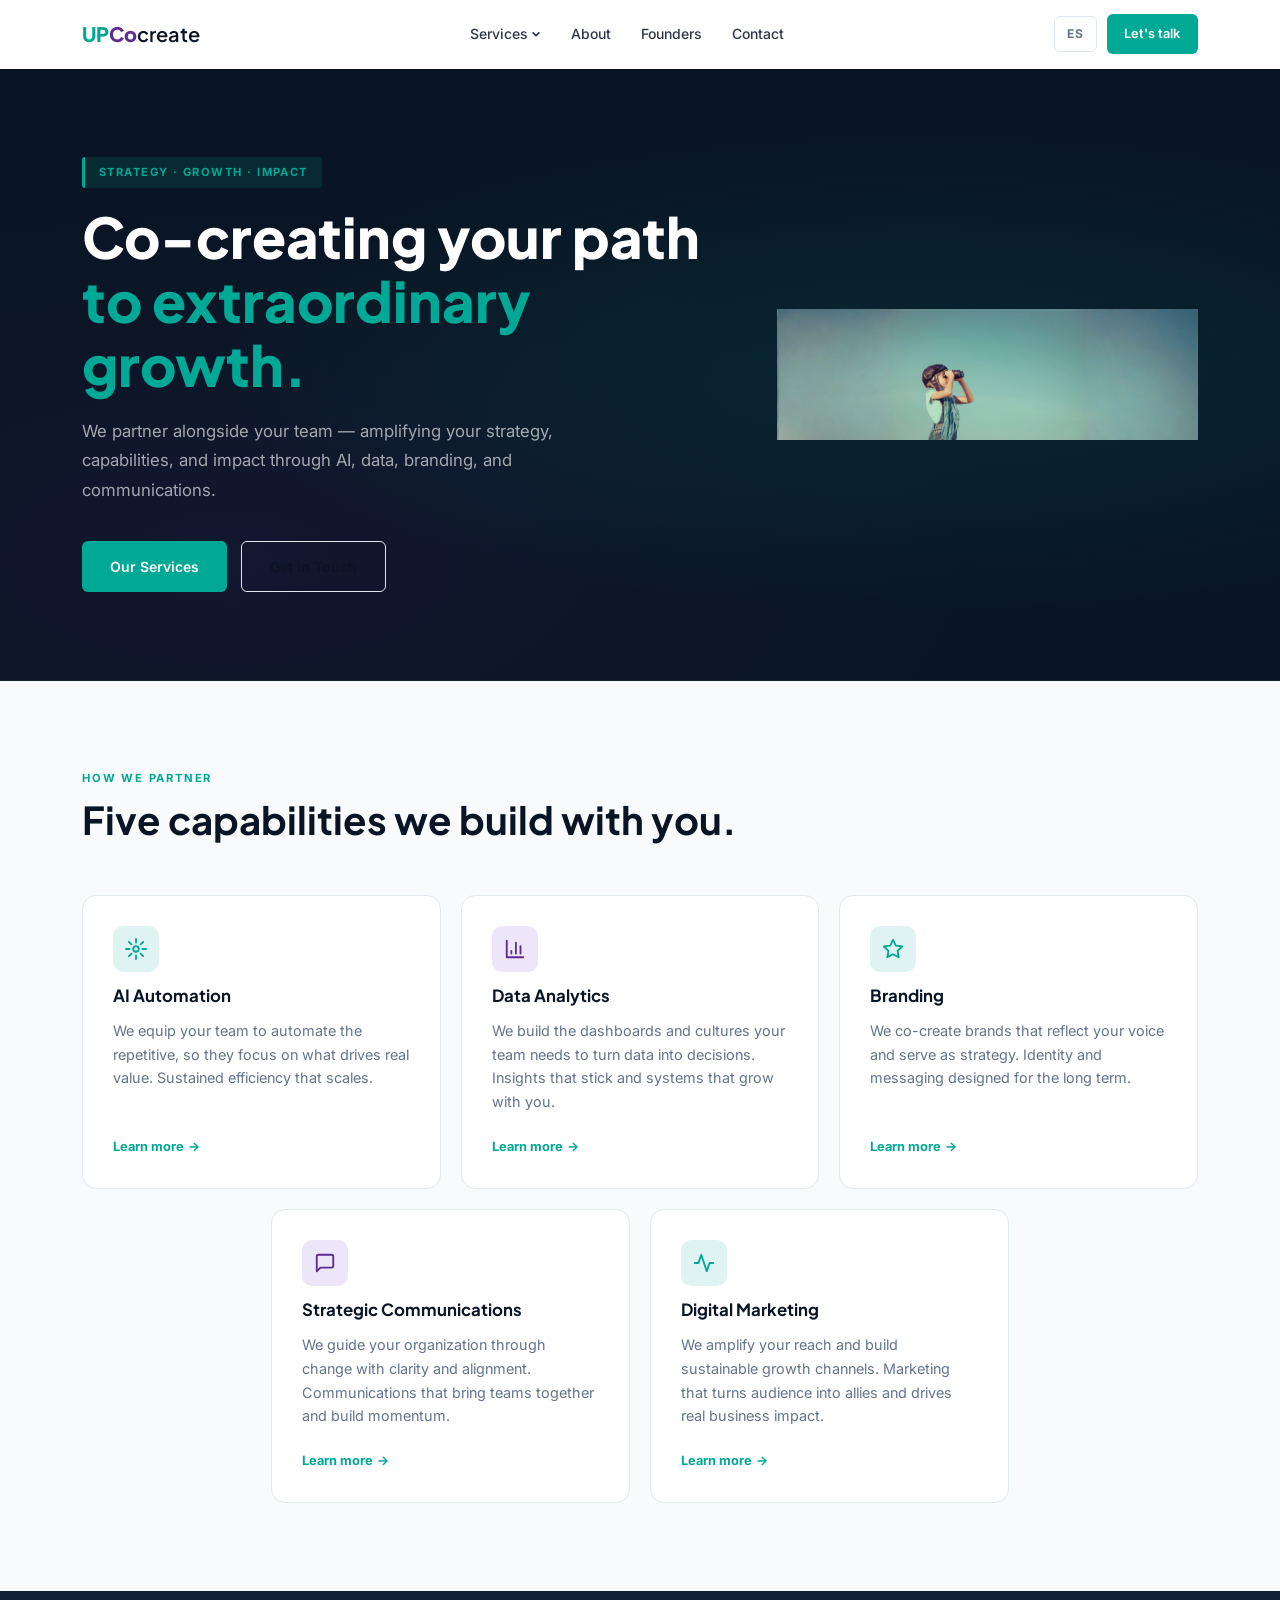
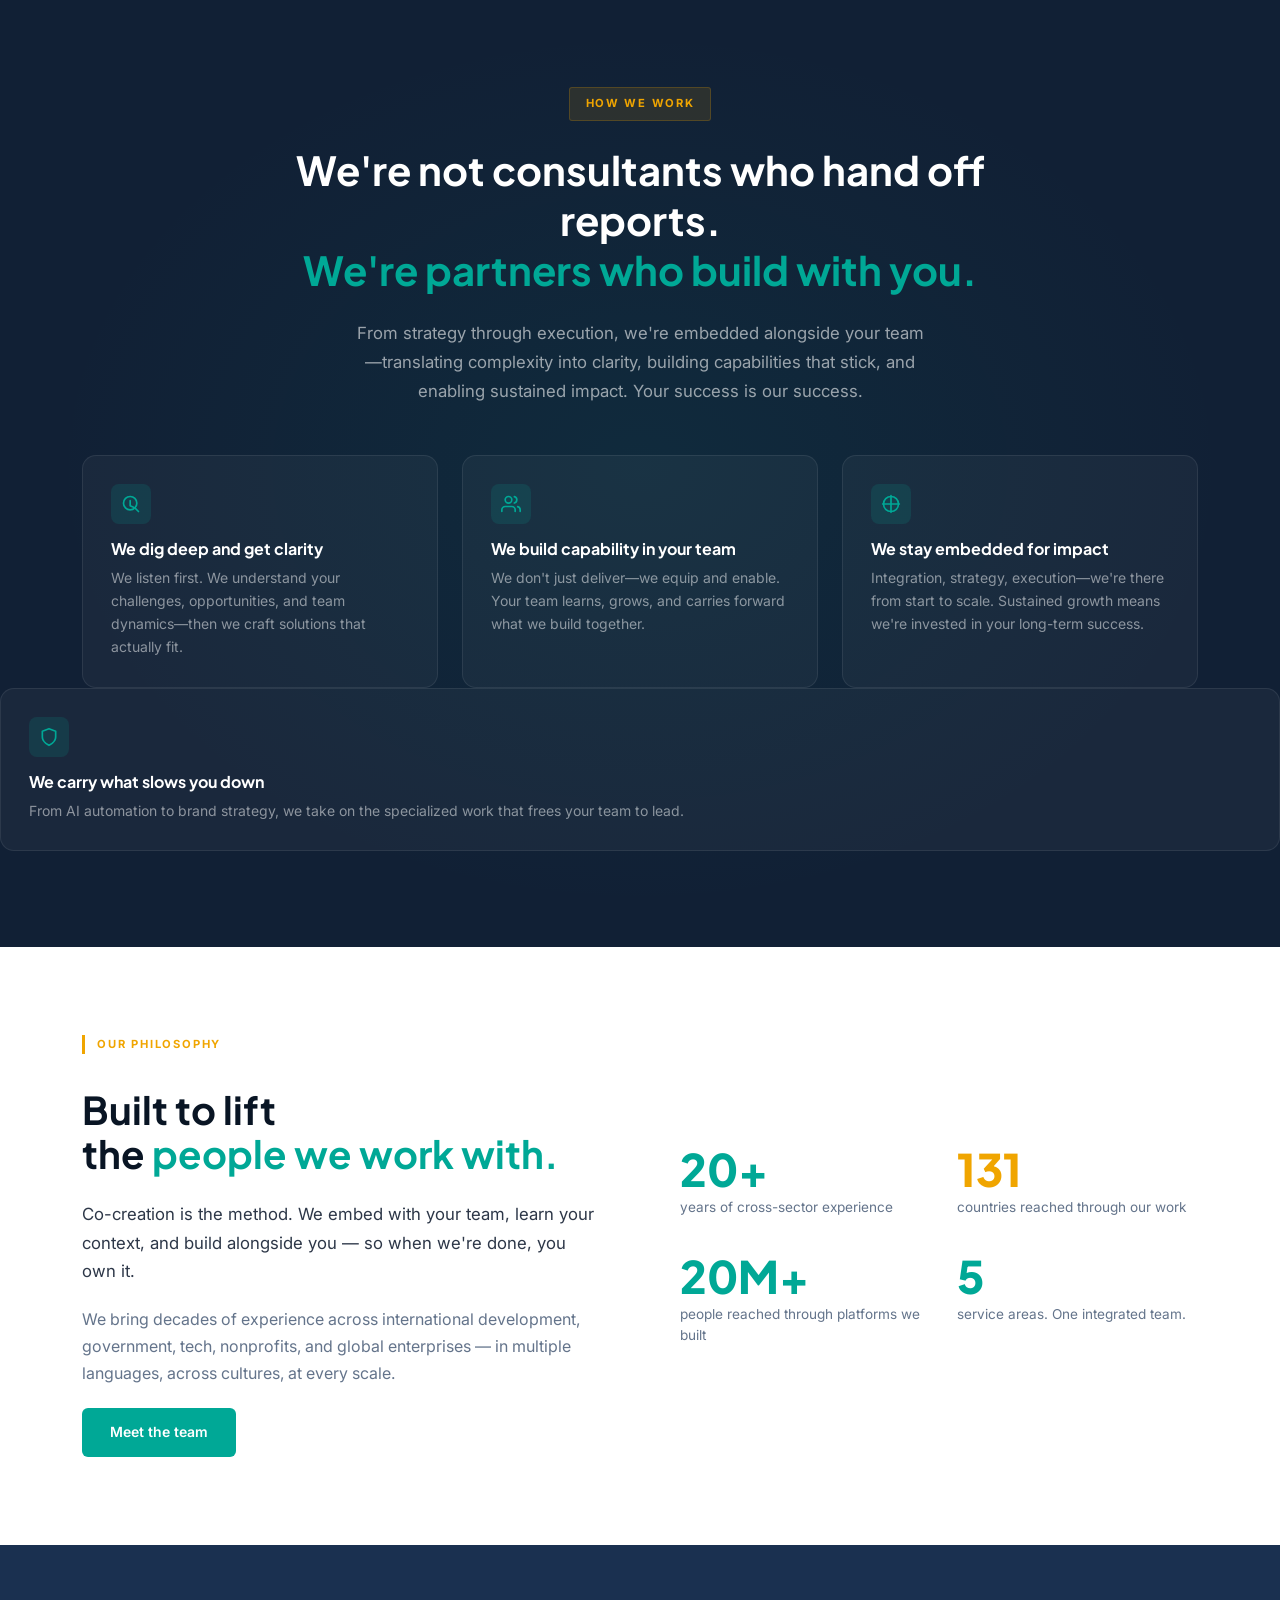
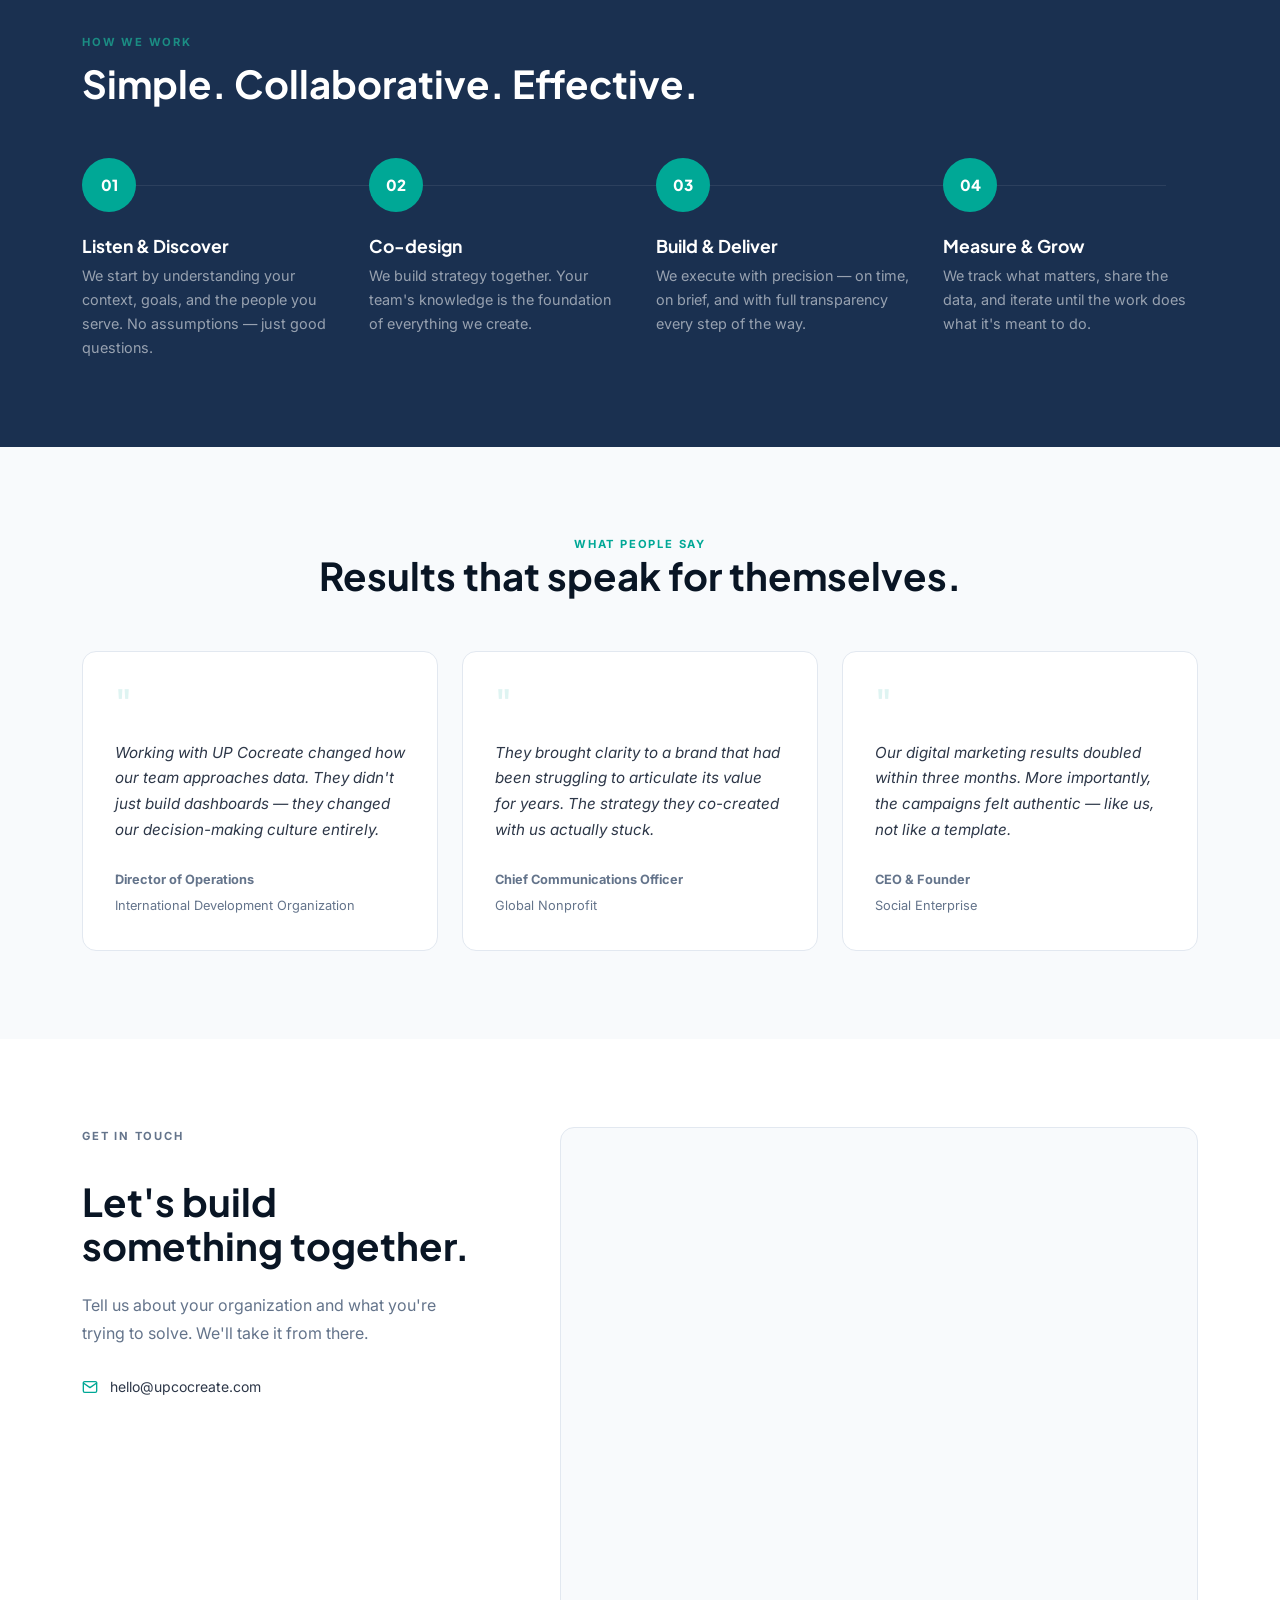
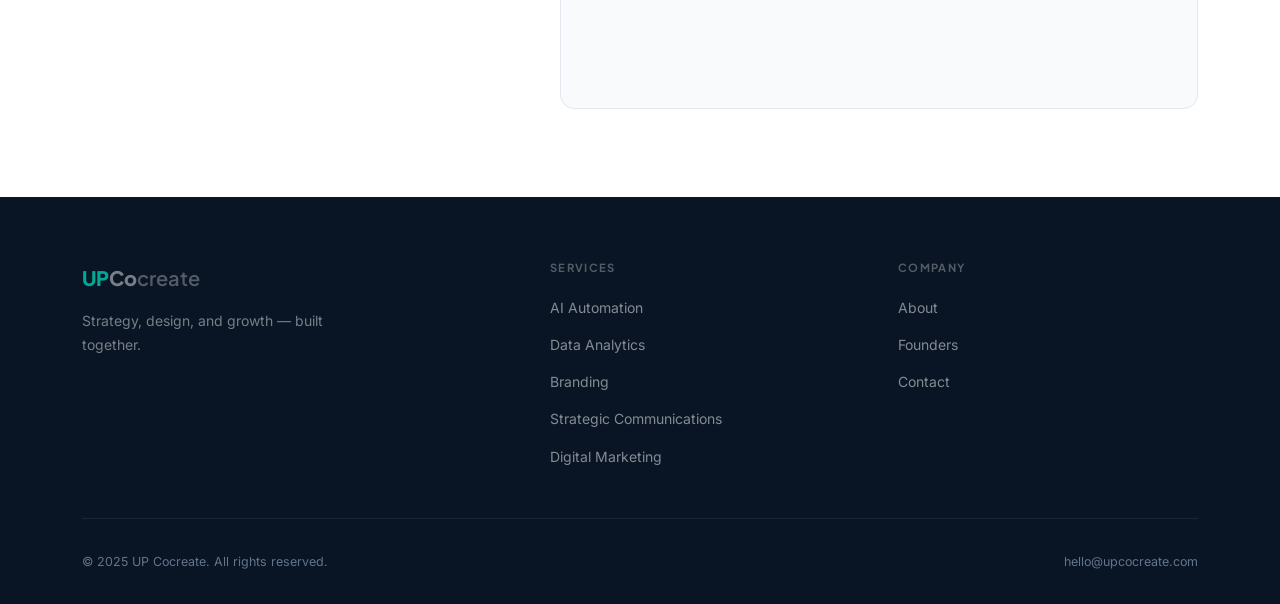
==== index.html @ 91c283ed "Redesign homepage: co-creation messaging, partnership language, capability-building focus - Update h" ====
<!DOCTYPE html>
<html lang="en">
<head>
  <meta charset="UTF-8">
  <meta name="viewport" content="width=device-width, initial-scale=1.0">
  <meta name="description" content="UP Cocreate — AI automation, data analytics, branding, strategic communications, and digital marketing. Built with you.">
  <title>UP Cocreate — Strategy. Design. Growth.</title>
  <link rel="preconnect" href="https://fonts.googleapis.com">
  <link rel="preconnect" href="https://fonts.gstatic.com" crossorigin>
  <link href="https://fonts.googleapis.com/css2?family=Plus+Jakarta+Sans:wght@400;500;600;700;800&family=Inter:wght@300;400;500&display=swap" rel="stylesheet">
  <link rel="stylesheet" href="styles.css">
  <link rel="icon" type="image/svg+xml" href="assets/favicon/UP Cocreate-trans.svg">
</head>
<body>

  <!-- NAV -->
  <header class="header" id="header">
    <div class="container nav-wrap">
      <a href="index.html" class="logo" aria-label="UP Cocreate home">
        <span class="logo-up">UP</span><span class="logo-co"> Co</span><span class="logo-create">create</span>
      </a>
      <nav aria-label="Main navigation">
        <ul class="nav">
          <li class="nav-item">
            <a href="#services" class="nav-link">
              <span data-lang="en">Services</span><span data-lang="es">Servicios</span>
              <svg class="nav-chevron" viewBox="0 0 12 12" fill="none" stroke="currentColor" stroke-width="2" aria-hidden="true"><path d="M2 4l4 4 4-4"/></svg>
            </a>
            <div class="dropdown">
              <a href="services/ai-automation.html">
                <span class="dropdown-icon" aria-hidden="true"><svg width="14" height="14" viewBox="0 0 24 24" fill="none" stroke="currentColor" stroke-width="2"><circle cx="12" cy="12" r="3"/><path d="M12 1v4M12 19v4M4.22 4.22l2.83 2.83M16.95 16.95l2.83 2.83M1 12h4M19 12h4M4.22 19.78l2.83-2.83M16.95 7.05l2.83-2.83"/></svg></span>
                <span data-lang="en">AI Automation</span><span data-lang="es">Automatización con IA</span>
              </a>
              <a href="services/data-analytics.html">
                <span class="dropdown-icon" aria-hidden="true"><svg width="14" height="14" viewBox="0 0 24 24" fill="none" stroke="currentColor" stroke-width="2"><path d="M3 3v18h18"/><path d="M18 17V9"/><path d="M13 17V5"/><path d="M8 17v-3"/></svg></span>
                <span data-lang="en">Data Analytics</span><span data-lang="es">Analítica de Datos</span>
              </a>
              <a href="services/branding.html">
                <span class="dropdown-icon" aria-hidden="true"><svg width="14" height="14" viewBox="0 0 24 24" fill="none" stroke="currentColor" stroke-width="2"><polygon points="12 2 15.09 8.26 22 9.27 17 14.14 18.18 21.02 12 17.77 5.82 21.02 7 14.14 2 9.27 8.91 8.26 12 2"/></svg></span>
                <span data-lang="en">Branding</span><span data-lang="es">Marca y Branding</span>
              </a>
              <a href="services/strategic-communications.html">
                <span class="dropdown-icon" aria-hidden="true"><svg width="14" height="14" viewBox="0 0 24 24" fill="none" stroke="currentColor" stroke-width="2"><path d="M21 15a2 2 0 0 1-2 2H7l-4 4V5a2 2 0 0 1 2-2h14a2 2 0 0 1 2 2z"/></svg></span>
                <span data-lang="en">Strategic Communications</span><span data-lang="es">Comunicaciones Estratégicas</span>
              </a>
              <a href="services/digital-marketing.html">
                <span class="dropdown-icon" aria-hidden="true"><svg width="14" height="14" viewBox="0 0 24 24" fill="none" stroke="currentColor" stroke-width="2"><polyline points="22 12 18 12 15 21 9 3 6 12 2 12"/></svg></span>
                <span data-lang="en">Digital Marketing</span><span data-lang="es">Marketing Digital</span>
              </a>
            </div>
          </li>
          <li><a href="about.html" class="nav-link"><span data-lang="en">About</span><span data-lang="es">Nosotros</span></a></li>
          <li><a href="about.html#founders" class="nav-link"><span data-lang="en">Founders</span><span data-lang="es">Fundadores</span></a></li>
          <li><a href="#contact" class="nav-link"><span data-lang="en">Contact</span><span data-lang="es">Contacto</span></a></li>
        </ul>
      </nav>
      <div class="nav-right">
        <button class="lang-toggle desktop" id="langToggle" aria-label="Toggle language">ES</button>
        <a href="#contact" class="btn btn-teal btn-sm"><span data-lang="en">Let's talk</span><span data-lang="es">Hablemos</span></a>
      </div>
      <button class="hamburger" id="hamburger" aria-label="Toggle menu" aria-expanded="false">
        <span></span><span></span><span></span>
      </button>
    </div>
  </header>

  <!-- MOBILE MENU -->
  <div class="mobile-menu" id="mobileMenu" aria-hidden="true">
    <ul>
      <li><a href="services/ai-automation.html"><span data-lang="en">AI Automation</span><span data-lang="es">Automatización con IA</span></a></li>
      <li><a href="services/data-analytics.html"><span data-lang="en">Data Analytics</span><span data-lang="es">Analítica de Datos</span></a></li>
      <li><a href="services/branding.html"><span data-lang="en">Branding</span><span data-lang="es">Marca y Branding</span></a></li>
      <li><a href="services/strategic-communications.html"><span data-lang="en">Strategic Communications</span><span data-lang="es">Comunicaciones Estratégicas</span></a></li>
      <li><a href="services/digital-marketing.html"><span data-lang="en">Digital Marketing</span><span data-lang="es">Marketing Digital</span></a></li>
      <li><a href="about.html"><span data-lang="en">About</span><span data-lang="es">Nosotros</span></a></li>
      <li><a href="about.html#founders"><span data-lang="en">Founders</span><span data-lang="es">Fundadores</span></a></li>
      <li><a href="#contact"><span data-lang="en">Contact</span><span data-lang="es">Contacto</span></a></li>
    </ul>
    <div class="mobile-lang-row">
      <button class="lang-toggle" id="langToggleMobile">ES</button>
    </div>
  </div>

  <main>

    <!-- HERO -->
    <section class="hero">
      <div class="container hero-inner">
        <div class="hero-content">
          <div class="hero-badge">
            <span data-lang="en">Strategy · Growth · Impact</span>
            <span data-lang="es">Estrategia · Crecimiento · Impacto</span>
          </div>
          <h1>
            <span data-lang="en">Co-creating your path<br><em>to extraordinary growth.</em></span>
            <span data-lang="es">Co-creando tu camino<br><em>hacia un crecimiento extraordinario.</em></span>
          </h1>
          <p class="hero-sub">
            <span data-lang="en">We partner alongside your team — amplifying your strategy, capabilities, and impact through AI, data, branding, and communications.</span>
            <span data-lang="es">Nos asociamos con tu equipo — amplificando tu estrategia, capacidades e impacto a través de IA, datos, marca y comunicaciones.</span>
          </p>
          <div class="hero-ctas">
            <a href="#services" class="btn btn-teal">
              <span data-lang="en">Our Services</span><span data-lang="es">Nuestros Servicios</span>
            </a>
            <a href="#contact" class="btn btn-outline">
              <span data-lang="en">Get in Touch</span><span data-lang="es">Hablemos</span>
            </a>
          </div>
        </div>
        <div class="hero-visual" aria-hidden="true">
          <img src="assets/images/Hero-01.svg" alt="" style="max-width:460px;width:100%;display:block;">
        </div>
      </div>
    </section>

    <!-- SERVICES -->
    <section class="section services" id="services">
      <div class="container">
        <div class="section-intro">
          <p class="eyebrow"><span data-lang="en">How we partner</span><span data-lang="es">Cómo nos asociamos</span></p>
          <h2><span data-lang="en">Five capabilities we build with you.</span><span data-lang="es">Cinco capacidades que construimos juntos.</span></h2>
        </div>
        <div class="services-grid">

          <a href="services/ai-automation.html" class="service-card fade-in">
            <div class="service-icon icon-teal" aria-hidden="true">
              <svg width="22" height="22" viewBox="0 0 24 24" fill="none" stroke="currentColor" stroke-width="2" stroke-linecap="round" stroke-linejoin="round"><circle cx="12" cy="12" r="3"/><path d="M12 1v4M12 19v4M4.22 4.22l2.83 2.83M16.95 16.95l2.83 2.83M1 12h4M19 12h4M4.22 19.78l2.83-2.83M16.95 7.05l2.83-2.83"/></svg>
            </div>
            <h3><span data-lang="en">AI Automation</span><span data-lang="es">Automatización con IA</span></h3>
            <p><span data-lang="en">We equip your team to automate the repetitive, so they focus on what drives real value. Sustained efficiency that scales.</span><span data-lang="es">Equipamos a tu equipo para automatizar lo repetitivo, para enfocarse en lo que genera valor. Eficiencia sostenible que escala.</span></p>
            <span class="card-link"><span data-lang="en">Learn more</span><span data-lang="es">Saber más</span></span>
          </a>

          <a href="services/data-analytics.html" class="service-card fade-in">
            <div class="service-icon icon-purple" aria-hidden="true">
              <svg width="22" height="22" viewBox="0 0 24 24" fill="none" stroke="currentColor" stroke-width="2" stroke-linecap="round" stroke-linejoin="round"><path d="M3 3v18h18"/><path d="M18 17V9"/><path d="M13 17V5"/><path d="M8 17v-3"/></svg>
            </div>
            <h3><span data-lang="en">Data Analytics</span><span data-lang="es">Analítica de Datos</span></h3>
            <p><span data-lang="en">We build the dashboards and cultures your team needs to turn data into decisions. Insights that stick and systems that grow with you.</span><span data-lang="es">Construimos los dashboards y culturas que tu equipo necesita para convertir datos en decisiones. Insights que perduran y sistemas que crecen contigo.</span></p>
            <span class="card-link"><span data-lang="en">Learn more</span><span data-lang="es">Saber más</span></span>
          </a>

          <a href="services/branding.html" class="service-card fade-in">
            <div class="service-icon icon-teal" aria-hidden="true">
              <svg width="22" height="22" viewBox="0 0 24 24" fill="none" stroke="currentColor" stroke-width="2" stroke-linecap="round" stroke-linejoin="round"><polygon points="12 2 15.09 8.26 22 9.27 17 14.14 18.18 21.02 12 17.77 5.82 21.02 7 14.14 2 9.27 8.91 8.26 12 2"/></svg>
            </div>
            <h3><span data-lang="en">Branding</span><span data-lang="es">Marca y Branding</span></h3>
            <p><span data-lang="en">We co-create brands that reflect your voice and serve as strategy. Identity and messaging designed for the long term.</span><span data-lang="es">Co-creamos marcas que reflejan tu voz y funcionan como estrategia. Identidad y mensajes diseñados para perdurar.</span></p>
            <span class="card-link"><span data-lang="en">Learn more</span><span data-lang="es">Saber más</span></span>
          </a>

          <a href="services/strategic-communications.html" class="service-card fade-in">
            <div class="service-icon icon-purple" aria-hidden="true">
              <svg width="22" height="22" viewBox="0 0 24 24" fill="none" stroke="currentColor" stroke-width="2" stroke-linecap="round" stroke-linejoin="round"><path d="M21 15a2 2 0 0 1-2 2H7l-4 4V5a2 2 0 0 1 2-2h14a2 2 0 0 1 2 2z"/></svg>
            </div>
            <h3><span data-lang="en">Strategic Communications</span><span data-lang="es">Comunicaciones Estratégicas</span></h3>
            <p><span data-lang="en">We guide your organization through change with clarity and alignment. Communications that bring teams together and build momentum.</span><span data-lang="es">Guiamos tu organización a través del cambio con claridad y alineación. Comunicaciones que unen equipos y generan impulso.</span></p>
            <span class="card-link"><span data-lang="en">Learn more</span><span data-lang="es">Saber más</span></span>
          </a>

          <a href="services/digital-marketing.html" class="service-card fade-in">
            <div class="service-icon icon-teal" aria-hidden="true">
              <svg width="22" height="22" viewBox="0 0 24 24" fill="none" stroke="currentColor" stroke-width="2" stroke-linecap="round" stroke-linejoin="round"><polyline points="22 12 18 12 15 21 9 3 6 12 2 12"/></svg>
            </div>
            <h3><span data-lang="en">Digital Marketing</span><span data-lang="es">Marketing Digital</span></h3>
            <p><span data-lang="en">We amplify your reach and build sustainable growth channels. Marketing that turns audience into allies and drives real business impact.</span><span data-lang="es">Amplificamos tu alcance y construimos canales de crecimiento sostenible. Marketing que convierte audiencia en aliados y genera impacto real.</span></p>
            <span class="card-link"><span data-lang="en">Learn more</span><span data-lang="es">Saber más</span></span>
          </a>

        </div>
      </div>
    </section>

    <!-- PARTNERSHIP APPROACH -->
    <section class="sherpa-section">
      <div class="container sherpa-inner">
        <span class="sherpa-tag">How We Work</span>
        <p class="sherpa-quote">
          <span data-lang="en">We're not consultants who hand off reports.<br><em>We're partners who build with you.</em></span>
          <span data-lang="es">No somos consultores que entregamos reportes.<br><em>Somos socios que construimos contigo.</em></span>
        </p>
        <p class="sherpa-body">
          <span data-lang="en">From strategy through execution, we're embedded alongside your team—translating complexity into clarity, building capabilities that stick, and enabling sustained impact. Your success is our success.</span>
          <span data-lang="es">De la estrategia a la ejecución, estamos integrados con tu equipo—traduciendo complejidad en claridad, construyendo capacidades que perduran, y generando impacto sostenible. Tu éxito es nuestro éxito.</span>
        </p>
        <div class="sherpa-trio">
          <div class="sherpa-trio-card">
            <div class="sherpa-icon" aria-hidden="true">
              <svg width="20" height="20" viewBox="0 0 24 24" fill="none" stroke="currentColor" stroke-width="2" stroke-linecap="round" stroke-linejoin="round"><circle cx="11" cy="11" r="8"/><path d="m21 21-4.35-4.35"/><path d="M11 8v6l4 2"/></svg>
            </div>
            <h4><span data-lang="en">We dig deep and get clarity</span><span data-lang="es">Profundizamos y generamos claridad</span></h4>
            <p><span data-lang="en">We listen first. We understand your challenges, opportunities, and team dynamics—then we craft solutions that actually fit.</span><span data-lang="es">Escuchamos primero. Entendemos tus desafíos, oportunidades y dinámicas del equipo—luego creamos soluciones que realmente funcionan.</span></p>
          </div>
          <div class="sherpa-trio-card">
            <div class="sherpa-icon" aria-hidden="true">
              <svg width="20" height="20" viewBox="0 0 24 24" fill="none" stroke="currentColor" stroke-width="2" stroke-linecap="round" stroke-linejoin="round"><path d="M17 21v-2a4 4 0 0 0-4-4H5a4 4 0 0 0-4 4v2"/><circle cx="9" cy="7" r="4"/><path d="M23 21v-2a4 4 0 0 0-3-3.87"/><path d="M16 3.13a4 4 0 0 1 0 7.75"/></svg>
            </div>
            <h4><span data-lang="en">We build capability in your team</span><span data-lang="es">Construimos capacidad en tu equipo</span></h4>
            <p><span data-lang="en">We don't just deliver—we equip and enable. Your team learns, grows, and carries forward what we build together.</span><span data-lang="es">No solo entregamos—equipamos y habilitamos. Tu equipo aprende, crece y lleva adelante lo que construimos juntos.</span></p>
          </div>
          <div class="sherpa-trio-card">
            <div class="sherpa-icon" aria-hidden="true">
              <svg width="20" height="20" viewBox="0 0 24 24" fill="none" stroke="currentColor" stroke-width="2" stroke-linecap="round" stroke-linejoin="round"><path d="M12 2v20m10-10H2"/><circle cx="12" cy="12" r="9"/></svg>
            </div>
            <h4><span data-lang="en">We stay embedded for impact</span><span data-lang="es">Nos quedamos integrados para generar impacto</span></h4>
            <p><span data-lang="en">Integration, strategy, execution—we're there from start to scale. Sustained growth means we're invested in your long-term success.</span><span data-lang="es">Integración, estrategia, ejecución—estamos desde el inicio hasta el escalado. Crecimiento sostenible significa que estamos invertidos en tu éxito a largo plazo.</span></p>
          </div>
        </div>
          </div>
          <div class="sherpa-trio-card">
            <div class="sherpa-icon" aria-hidden="true">
              <svg width="20" height="20" viewBox="0 0 24 24" fill="none" stroke="currentColor" stroke-width="2" stroke-linecap="round" stroke-linejoin="round"><path d="M12 22s8-4 8-10V5l-8-3-8 3v7c0 6 8 10 8 10z"/></svg>
            </div>
            <h4><span data-lang="en">We carry what slows you down</span><span data-lang="es">Cargamos lo que te frena</span></h4>
            <p><span data-lang="en">From AI automation to brand strategy, we take on the specialized work that frees your team to lead.</span><span data-lang="es">Desde automatización con IA hasta estrategia de marca, asumimos el trabajo especializado que libera a tu equipo para liderar.</span></p>
          </div>
        </div>
      </div>
    </section>

    <!-- ABOUT -->
    <section class="section about" id="about">
      <div class="container about-grid">
        <div class="about-content">
          <p class="eyebrow"><span data-lang="en">Our philosophy</span><span data-lang="es">Nuestra filosofía</span></p>
          <h2>
            <span data-lang="en">Built to lift<br>the <em>people we work with.</em></span>
            <span data-lang="es">Construidos para impulsar<br>a <em>quienes trabajamos.</em></span>
          </h2>
          <p class="lead">
            <span data-lang="en">Co-creation is the method. We embed with your team, learn your context, and build alongside you — so when we're done, you own it.</span>
            <span data-lang="es">La cocreación es el método. Nos integramos con tu equipo, aprendemos tu contexto y construimos junto a vos — para que cuando terminemos, sea tuyo.</span>
          </p>
          <p>
            <span data-lang="en">We bring decades of experience across international development, government, tech, nonprofits, and global enterprises — in multiple languages, across cultures, at every scale.</span>
            <span data-lang="es">Aportamos décadas de experiencia en desarrollo internacional, gobierno, tecnología, ONGs y empresas globales — en múltiples idiomas, a través de culturas, a toda escala.</span>
          </p>
          <a href="about.html" class="btn btn-teal">
            <span data-lang="en">Meet the team</span><span data-lang="es">Conocé al equipo</span>
          </a>
        </div>
        <div class="stats-grid">
          <div class="stat fade-in">
            <span class="stat-num">20+</span>
            <span class="stat-label"><span data-lang="en">years of cross-sector experience</span><span data-lang="es">años de experiencia multisectorial</span></span>
          </div>
          <div class="stat fade-in">
            <span class="stat-num gold">131</span>
            <span class="stat-label"><span data-lang="en">countries reached through our work</span><span data-lang="es">países alcanzados a través de nuestro trabajo</span></span>
          </div>
          <div class="stat fade-in">
            <span class="stat-num">20M+</span>
            <span class="stat-label"><span data-lang="en">people reached through platforms we built</span><span data-lang="es">personas alcanzadas a través de las plataformas que creamos</span></span>
          </div>
          <div class="stat fade-in">
            <span class="stat-num">5</span>
            <span class="stat-label"><span data-lang="en">service areas. One integrated team.</span><span data-lang="es">áreas de servicio. Un equipo integrado.</span></span>
          </div>
        </div>
      </div>
    </section>

    <!-- PROCESS -->
    <section class="process" id="process">
      <div class="container">
        <div class="section-intro">
          <p class="eyebrow"><span data-lang="en">How we work</span><span data-lang="es">Cómo trabajamos</span></p>
          <h2><span data-lang="en">Simple. Collaborative. Effective.</span><span data-lang="es">Simple. Colaborativo. Efectivo.</span></h2>
        </div>
        <div class="process-grid">
          <div class="process-step fade-in">
            <div class="step-dot">01</div>
            <h3><span data-lang="en">Listen &amp; Discover</span><span data-lang="es">Escuchar y Descubrir</span></h3>
            <p><span data-lang="en">We start by understanding your context, goals, and the people you serve. No assumptions — just good questions.</span><span data-lang="es">Empezamos por entender tu contexto, objetivos y las personas a las que servís. Sin suposiciones — solo buenas preguntas.</span></p>
          </div>
          <div class="process-step fade-in">
            <div class="step-dot">02</div>
            <h3><span data-lang="en">Co-design</span><span data-lang="es">Codiseñar</span></h3>
            <p><span data-lang="en">We build strategy together. Your team's knowledge is the foundation of everything we create.</span><span data-lang="es">Construimos la estrategia juntos. El conocimiento de tu equipo es la base de todo lo que creamos.</span></p>
          </div>
          <div class="process-step fade-in">
            <div class="step-dot">03</div>
            <h3><span data-lang="en">Build &amp; Deliver</span><span data-lang="es">Construir y Entregar</span></h3>
            <p><span data-lang="en">We execute with precision — on time, on brief, and with full transparency every step of the way.</span><span data-lang="es">Ejecutamos con precisión — a tiempo, según lo pactado y con total transparencia en cada paso.</span></p>
          </div>
          <div class="process-step fade-in">
            <div class="step-dot">04</div>
            <h3><span data-lang="en">Measure &amp; Grow</span><span data-lang="es">Medir y Crecer</span></h3>
            <p><span data-lang="en">We track what matters, share the data, and iterate until the work does what it's meant to do.</span><span data-lang="es">Seguimos lo que importa, compartimos los datos e iteramos hasta que el trabajo logre lo que debe lograr.</span></p>
          </div>
        </div>
      </div>
    </section>

    <!-- TESTIMONIALS -->
    <!-- Replace placeholder quotes with real testimonials when ready -->
    <section class="section testimonials">
      <div class="container">
        <div class="section-intro center">
          <p class="eyebrow"><span data-lang="en">What people say</span><span data-lang="es">Lo que dicen</span></p>
          <h2><span data-lang="en">Results that speak for themselves.</span><span data-lang="es">Resultados que hablan por sí solos.</span></h2>
        </div>
        <div class="testimonials-grid">
          <div class="testimonial fade-in">
            <div class="testimonial-quote">"</div>
            <p><span data-lang="en">Working with UP Cocreate changed how our team approaches data. They didn't just build dashboards — they changed our decision-making culture entirely.</span><span data-lang="es">Trabajar con UP Cocreate cambió la forma en que nuestro equipo aborda los datos. No solo construyeron dashboards — transformaron nuestra cultura de toma de decisiones.</span></p>
            <div class="testimonial-author">
              <strong><span data-lang="en">Director of Operations</span><span data-lang="es">Director de Operaciones</span></strong>
              <span><span data-lang="en">International Development Organization</span><span data-lang="es">Organización de Desarrollo Internacional</span></span>
            </div>
          </div>
          <div class="testimonial fade-in">
            <div class="testimonial-quote">"</div>
            <p><span data-lang="en">They brought clarity to a brand that had been struggling to articulate its value for years. The strategy they co-created with us actually stuck.</span><span data-lang="es">Le dieron claridad a una marca que luchaba por articular su valor desde hacía años. La estrategia que cocrearon con nosotros realmente funcionó.</span></p>
            <div class="testimonial-author">
              <strong><span data-lang="en">Chief Communications Officer</span><span data-lang="es">Directora de Comunicaciones</span></strong>
              <span><span data-lang="en">Global Nonprofit</span><span data-lang="es">ONG Global</span></span>
            </div>
          </div>
          <div class="testimonial fade-in">
            <div class="testimonial-quote">"</div>
            <p><span data-lang="en">Our digital marketing results doubled within three months. More importantly, the campaigns felt authentic — like us, not like a template.</span><span data-lang="es">Nuestros resultados de marketing digital se duplicaron en tres meses. Lo más importante: las campañas se sentían auténticas — como nosotros, no como una plantilla.</span></p>
            <div class="testimonial-author">
              <strong><span data-lang="en">CEO &amp; Founder</span><span data-lang="es">CEO y Fundadora</span></strong>
              <span><span data-lang="en">Social Enterprise</span><span data-lang="es">Empresa Social</span></span>
            </div>
          </div>
        </div>
      </div>
    </section>

    <!-- CONTACT / GHL FORM -->
    <section class="section contact" id="contact">
      <div class="container contact-grid">
        <div class="contact-info">
          <p class="eyebrow"><span data-lang="en">Get in touch</span><span data-lang="es">Contacto</span></p>
          <h2><span data-lang="en">Let's build something together.</span><span data-lang="es">Construyamos algo juntos.</span></h2>
          <p><span data-lang="en">Tell us about your organization and what you're trying to solve. We'll take it from there.</span><span data-lang="es">Contanos sobre tu organización y lo que querés resolver. Nosotros nos encargamos del resto.</span></p>
          <div class="contact-detail">
            <svg width="16" height="16" viewBox="0 0 24 24" fill="none" stroke="currentColor" stroke-width="2" stroke-linecap="round" stroke-linejoin="round" aria-hidden="true"><path d="M4 4h16c1.1 0 2 .9 2 2v12c0 1.1-.9 2-2 2H4c-1.1 0-2-.9-2-2V6c0-1.1.9-2 2-2z"/><polyline points="22,6 12,13 2,6"/></svg>
            hello@upcocreate.com
          </div>
        </div>
        <div class="contact-form-wrap">
          <!--
            GoHighLevel Form Embed
            ─────────────────────────────────────────────
            1. In GHL: Sites → Forms → Select your form → Embed
            2. Copy the iframe src URL (looks like:
               https://api.leadconnectorhq.com/widget/form/FORM_ID)
            3. Replace the src attribute below with your form URL
            4. Also uncomment the <script> tag below
            ─────────────────────────────────────────────
          -->
          <iframe
            src="https://api.leadconnectorhq.com/widget/form/REPLACE_WITH_YOUR_GHL_FORM_ID"
            style="width:100%;height:580px;border:none;display:block;"
            title="Contact Form"
            loading="lazy">
          </iframe>
          <!-- <script src="https://link.msgsndr.com/js/form_embed.js"></script> -->
        </div>
      </div>
    </section>

  </main>

  <!-- FOOTER -->
  <footer class="footer">
    <div class="container">
      <div class="footer-top">
        <div class="footer-brand">
          <a href="index.html" class="logo footer-logo" aria-label="UP Cocreate home">
            <span class="logo-up">UP</span><span class="logo-co"> Co</span><span class="logo-create">create</span>
          </a>
          <p><span data-lang="en">Strategy, design, and growth — built together.</span><span data-lang="es">Estrategia, diseño y crecimiento — construidos juntos.</span></p>
        </div>
        <div class="footer-col">
          <h4><span data-lang="en">Services</span><span data-lang="es">Servicios</span></h4>
          <ul>
            <li><a href="services/ai-automation.html"><span data-lang="en">AI Automation</span><span data-lang="es">Automatización con IA</span></a></li>
            <li><a href="services/data-analytics.html"><span data-lang="en">Data Analytics</span><span data-lang="es">Analítica de Datos</span></a></li>
            <li><a href="services/branding.html"><span data-lang="en">Branding</span><span data-lang="es">Marca y Branding</span></a></li>
            <li><a href="services/strategic-communications.html"><span data-lang="en">Strategic Communications</span><span data-lang="es">Comunicaciones Estratégicas</span></a></li>
            <li><a href="services/digital-marketing.html"><span data-lang="en">Digital Marketing</span><span data-lang="es">Marketing Digital</span></a></li>
          </ul>
        </div>
        <div class="footer-col">
          <h4><span data-lang="en">Company</span><span data-lang="es">Empresa</span></h4>
          <ul>
            <li><a href="about.html"><span data-lang="en">About</span><span data-lang="es">Nosotros</span></a></li>
            <li><a href="about.html#founders"><span data-lang="en">Founders</span><span data-lang="es">Fundadores</span></a></li>
            <li><a href="#contact"><span data-lang="en">Contact</span><span data-lang="es">Contacto</span></a></li>
          </ul>
        </div>
      </div>
      <div class="footer-bottom">
        <p>© 2025 UP Cocreate. <span data-lang="en">All rights reserved.</span><span data-lang="es">Todos los derechos reservados.</span></p>
        <p>hello@upcocreate.com</p>
      </div>
    </div>
  </footer>

  <script src="script.js"></script>
</body>
</html>
---- styles.css ----
/* =========================================================
   UP Cocreate — Corporate Stylesheet v2
   Teal #1B8C83 · Purple #6B3A94 · Dark #0A0F1E
   ========================================================= */

:root {
  /* Primary */
  --teal:         #00A896;
  --teal-dark:    #007E72;
  --teal-light:   #DFF4F2;
  --teal-mid:     #1B9E94;

  /* Secondary */
  --purple:       #5C2D8F;
  --purple-dark:  #421E6A;
  --purple-light: #EDE5F8;
  --purple-mid:   #7B4FB8;

  /* Warm accent — gold */
  --gold:         #F0A500;
  --gold-dark:    #C88800;
  --gold-light:   #FEF3DC;

  /* Dark backgrounds — rich navy scale */
  --dark:         #091524;
  --dark2:        #112035;
  --dark3:        #1A3050;
  --dark4:        #243A62;

  /* Neutrals */
  --text:         #2D3748;
  --muted:        #64748B;
  --border:       #E2E8F0;
  --surface:      #F8FAFC;
  --surface2:     #F0F4F8;
  --white:        #FFFFFF;

  --font-head: 'Plus Jakarta Sans', system-ui, sans-serif;
  --font-body: 'Inter', system-ui, sans-serif;
  --max-w:     1180px;
  --radius:    6px;
  --radius-lg: 14px;
  --ease:      0.2s ease;
}

/* — Reset — */
*, *::before, *::after { box-sizing: border-box; margin: 0; padding: 0; }
html { scroll-behavior: smooth; font-size: 16px; }
body {
  font-family: var(--font-body);
  color: var(--text);
  background: var(--white);
  line-height: 1.7;
  -webkit-font-smoothing: antialiased;
}
img { max-width: 100%; display: block; }
a { color: inherit; text-decoration: none; }
ul { list-style: none; }
button { cursor: pointer; border: none; background: none; font: inherit; }

/* — Container — */
.container {
  width: 100%;
  max-width: var(--max-w);
  margin: 0 auto;
  padding: 0 2rem;
}

/* — Typography — */
h1, h2, h3, h4 {
  font-family: var(--font-head);
  color: var(--dark);
  line-height: 1.15;
}
h1 { font-size: clamp(2.4rem, 4.5vw, 3.5rem); font-weight: 800; }
h2 { font-size: clamp(1.8rem, 3vw, 2.4rem); font-weight: 700; }
h3 { font-size: 1.1rem; font-weight: 700; }
h4 { font-size: 0.95rem; font-weight: 700; }
h1 em, h2 em { font-style: normal; color: var(--teal); }
p { max-width: 60ch; color: var(--muted); }
.lead { font-size: 1.05rem; color: var(--text); }

.eyebrow {
  font-family: var(--font-body);
  font-size: 0.7rem;
  font-weight: 700;
  letter-spacing: 0.16em;
  text-transform: uppercase;
  color: var(--teal);
  margin-bottom: 0.625rem;
  display: block;
}
.eyebrow-light { color: rgba(255,255,255,0.55); }

/* — Buttons — */
.btn {
  display: inline-flex;
  align-items: center;
  gap: 0.5rem;
  padding: 0.8rem 1.75rem;
  font-family: var(--font-body);
  font-size: 0.875rem;
  font-weight: 600;
  border-radius: var(--radius);
  transition: all var(--ease);
  cursor: pointer;
  white-space: nowrap;
  border: none;
}
.btn-teal  { background: var(--teal); color: var(--white); }
.btn-teal:hover  { background: var(--teal-dark); transform: translateY(-1px); box-shadow: 0 4px 16px rgba(27,140,131,.28); }
.btn-outline { background: transparent; color: var(--dark); border: 1.5px solid var(--border); }
.btn-outline:hover { border-color: var(--teal); color: var(--teal); }
.btn-dark  { background: var(--dark); color: var(--white); }
.btn-dark:hover  { background: var(--dark2); transform: translateY(-1px); }
.btn-white { background: var(--white); color: var(--dark); font-weight: 700; }
.btn-white:hover { background: var(--teal-light); }
.btn-sm    { padding: 0.55rem 1.1rem; font-size: 0.8rem; }

/* — Section layout — */
.section { padding: 5.5rem 0; }
.section-intro { margin-bottom: 3.25rem; }
.section-intro h2 { margin-top: 0.375rem; }
.section-intro.center { text-align: center; }
.section-intro.center h2,
.section-intro.center p { margin: 0 auto; }

/* =========================================================
   LANGUAGE TOGGLE
   ========================================================= */
[data-lang="es"] { display: none; }
body.es [data-lang="en"] { display: none; }
body.es [data-lang="es"] { display: block; }

/* Inline elements */
span[data-lang="en"],
body.es span[data-lang="es"] { display: inline; }
body.es span[data-lang="en"] { display: none; }

/* =========================================================
   HEADER / NAV
   ========================================================= */
.header {
  position: sticky;
  top: 0;
  z-index: 200;
  background: rgba(255,255,255,0.97);
  backdrop-filter: blur(12px);
  border-bottom: 1px solid transparent;
  transition: border-color 0.3s, box-shadow 0.3s;
}
.header.scrolled { border-color: var(--border); box-shadow: 0 1px 18px rgba(0,0,0,.06); }

.nav-wrap {
  display: flex;
  align-items: center;
  justify-content: space-between;
  height: 68px;
  gap: 2rem;
}

/* Logo */
.logo {
  font-family: var(--font-head);
  font-size: 1.25rem;
  font-weight: 800;
  display: flex;
  align-items: baseline;
  flex-shrink: 0;
}
.logo-up     { color: var(--teal); }
.logo-co     { color: var(--purple); }
.logo-create { color: var(--dark); font-weight: 600; }

/* Nav list */
.nav {
  display: flex;
  align-items: center;
  gap: 0.125rem;
}
.nav-item { position: relative; }
.nav-link {
  display: flex;
  align-items: center;
  gap: 3px;
  padding: 0.5rem 0.875rem;
  font-size: 0.875rem;
  font-weight: 500;
  color: var(--text);
  border-radius: var(--radius);
  transition: all var(--ease);
  white-space: nowrap;
}
.nav-link:hover { color: var(--teal); background: var(--teal-light); }
.nav-chevron { width: 10px; height: 10px; transition: transform var(--ease); }
.nav-item:hover .nav-chevron { transform: rotate(180deg); }

/* Dropdown */
.dropdown {
  position: absolute;
  top: calc(100% + 8px);
  left: 0;
  min-width: 240px;
  background: var(--white);
  border: 1.5px solid var(--border);
  border-radius: var(--radius-lg);
  box-shadow: 0 8px 32px rgba(0,0,0,.1);
  opacity: 0;
  visibility: hidden;
  transform: translateY(-6px);
  transition: all var(--ease);
  z-index: 50;
  overflow: hidden;
}
.nav-item:hover .dropdown,
.nav-item:focus-within .dropdown { opacity: 1; visibility: visible; transform: translateY(0); }
.dropdown a {
  display: flex;
  align-items: center;
  gap: 0.75rem;
  padding: 0.7rem 1rem;
  font-size: 0.875rem;
  font-weight: 500;
  color: var(--text);
  transition: all var(--ease);
}
.dropdown a:hover { background: var(--surface); color: var(--teal); }
.dropdown-icon {
  width: 28px;
  height: 28px;
  background: var(--teal-light);
  color: var(--teal);
  border-radius: 6px;
  display: flex;
  align-items: center;
  justify-content: center;
  flex-shrink: 0;
}

/* Nav right */
.nav-right { display: flex; align-items: center; gap: 0.625rem; flex-shrink: 0; }

/* Language toggle */
.lang-toggle {
  font-family: var(--font-body);
  font-size: 0.75rem;
  font-weight: 700;
  letter-spacing: 0.07em;
  color: var(--muted);
  padding: 0.4rem 0.75rem;
  border-radius: var(--radius);
  border: 1.5px solid var(--border);
  transition: all var(--ease);
  cursor: pointer;
}
.lang-toggle:hover { border-color: var(--teal); color: var(--teal); }

/* Hamburger */
.hamburger { display: none; flex-direction: column; gap: 5px; padding: 4px; }
.hamburger span { display: block; width: 22px; height: 2px; background: var(--dark); border-radius: 1px; transition: all .3s; }
.hamburger.active span:nth-child(1) { transform: translateY(7px) rotate(45deg); }
.hamburger.active span:nth-child(2) { opacity: 0; }
.hamburger.active span:nth-child(3) { transform: translateY(-7px) rotate(-45deg); }

/* Mobile menu */
.mobile-menu {
  display: none;
  position: fixed;
  inset: 68px 0 0 0;
  background: var(--white);
  padding: 1.25rem 2rem 2rem;
  overflow-y: auto;
  z-index: 190;
  border-top: 1px solid var(--border);
}
.mobile-menu.open { display: block; }
.mobile-menu ul { display: flex; flex-direction: column; }
.mobile-menu li a {
  display: block;
  padding: 0.875rem 0;
  font-size: 1rem;
  font-weight: 500;
  color: var(--text);
  border-bottom: 1px solid var(--border);
  transition: color var(--ease);
}
.mobile-menu li a:hover { color: var(--teal); }
.mobile-submenu a { padding-left: 1rem; font-size: 0.9rem; color: var(--muted); }
.mobile-lang-row { display: flex; gap: 0.75rem; margin-top: 1.5rem; }

/* =========================================================
   HERO (index.html)
   ========================================================= */
.hero {
  position: relative;
  overflow: hidden;
  background: var(--white);
  padding: 5rem 0;
  border-bottom: 1px solid var(--border);
}
.hero::after {
  content: '';
  position: absolute;
  top: 0; right: 0;
  width: 40%;
  height: 100%;
  background: linear-gradient(140deg, var(--teal-light) 0%, var(--purple-light) 100%);
  clip-path: polygon(12% 0, 100% 0, 100% 100%, 0 100%);
  z-index: 0;
}
.hero-inner {
  position: relative;
  z-index: 1;
  display: grid;
  grid-template-columns: 58% 1fr;
  gap: 3rem;
  align-items: center;
}
.hero-badge {
  display: inline-block;
  background: var(--teal-light);
  color: var(--teal);
  font-size: 0.7rem;
  font-weight: 700;
  letter-spacing: 0.13em;
  text-transform: uppercase;
  padding: 0.35rem 0.875rem;
  border-radius: 3px;
  border-left: 3px solid var(--teal);
  margin-bottom: 1rem;
}
.hero-content h1 { margin-bottom: 1.25rem; }
.hero-sub {
  font-size: 1.05rem;
  color: var(--muted);
  max-width: 48ch;
  margin-bottom: 2.25rem;
  line-height: 1.75;
}
.hero-ctas { display: flex; gap: 0.875rem; flex-wrap: wrap; }
.hero-visual { display: flex; justify-content: center; align-items: center; }
.hero-card {
  background: var(--white);
  border: 1.5px solid var(--border);
  border-radius: var(--radius-lg);
  padding: 2rem;
  box-shadow: 0 8px 32px rgba(0,0,0,.06);
  min-width: 260px;
}
.hero-card-stat { margin-bottom: 1.5rem; }
.hero-card-stat:last-of-type { margin-bottom: 0; }
.hero-card-num {
  font-family: var(--font-head);
  font-size: 2.2rem;
  font-weight: 800;
  color: var(--teal);
  line-height: 1;
}
.hero-card-label { font-size: 0.8rem; color: var(--muted); margin-top: 0.2rem; max-width: none; }
.hero-card-divider { height: 1px; background: var(--border); margin: 1rem 0; }

/* =========================================================
   SERVICES GRID (index.html)
   ========================================================= */
.services { background: var(--surface); }
.services-grid {
  display: flex;
  flex-wrap: wrap;
  gap: 1.25rem;
  justify-content: center;
}
.service-card {
  flex: 0 0 calc(33.333% - 0.84rem);
  background: var(--white);
  border: 1.5px solid var(--border);
  border-radius: var(--radius-lg);
  padding: 1.875rem;
  display: flex;
  flex-direction: column;
  gap: 0.875rem;
  transition: border-color var(--ease), box-shadow var(--ease), transform var(--ease);
  color: inherit;
  text-decoration: none;
}
.service-card:hover { border-color: var(--teal); box-shadow: 0 8px 28px rgba(27,140,131,.12); transform: translateY(-3px); }
.service-icon { width: 46px; height: 46px; border-radius: 10px; display: flex; align-items: center; justify-content: center; flex-shrink: 0; }
.icon-teal   { background: var(--teal-light); color: var(--teal); }
.icon-purple { background: var(--purple-light); color: var(--purple); }
.service-card h3 { font-size: 1.05rem; color: var(--dark); margin: 0; }
.service-card p  { font-size: 0.9rem; color: var(--muted); line-height: 1.65; max-width: none; margin: 0; }
.card-link {
  margin-top: auto;
  padding-top: 0.5rem;
  font-size: 0.8rem;
  font-weight: 700;
  color: var(--teal);
  display: inline-flex;
  align-items: center;
  gap: 0.25rem;
  transition: gap var(--ease);
}
.card-link::after { content: '→'; }
.service-card:hover .card-link { gap: 0.5rem; }

/* =========================================================
   ABOUT (index.html)
   ========================================================= */
.about { background: var(--white); }
.about-grid { display: grid; grid-template-columns: 1fr 1fr; gap: 5rem; align-items: center; }
.about-content { display: flex; flex-direction: column; gap: 1.25rem; align-items: flex-start; }
.about-content h2 { margin: 0.25rem 0; }
.about-content .lead { color: var(--text); }
.about-content p { color: var(--muted); }

.stats-grid { display: grid; grid-template-columns: 1fr 1fr; gap: 2.25rem; }
.stat-num {
  display: block;
  font-family: var(--font-head);
  font-size: 2.8rem;
  font-weight: 800;
  color: var(--teal);
  line-height: 1;
  margin-bottom: 0.35rem;
}
.stat-label { display: block; font-size: 0.85rem; color: var(--muted); line-height: 1.5; }

/* =========================================================
   PROCESS — dark
   ========================================================= */
.process { background: var(--dark3); padding: 5.5rem 0; }
.process .eyebrow { color: rgba(27,140,131,1); }
.process .section-intro h2 { color: var(--white); }
.process-grid {
  display: grid;
  grid-template-columns: repeat(4, 1fr);
  gap: 2rem;
  position: relative;
}
.process-grid::before {
  content: '';
  position: absolute;
  top: 27px;
  left: 2rem;
  right: 2rem;
  height: 1px;
  background: rgba(255,255,255,.08);
}
.process-step { position: relative; }
.step-dot {
  width: 54px;
  height: 54px;
  border-radius: 50%;
  background: var(--teal);
  color: var(--white);
  display: flex;
  align-items: center;
  justify-content: center;
  font-family: var(--font-head);
  font-size: 0.95rem;
  font-weight: 800;
  margin-bottom: 1.5rem;
  position: relative;
  z-index: 1;
}
.process-step h3 { color: var(--white); margin-bottom: 0.5rem; }
.process-step p  { font-size: 0.9rem; color: rgba(255,255,255,.55); line-height: 1.65; max-width: none; }

/* =========================================================
   TESTIMONIALS
   ========================================================= */
.testimonials { background: var(--surface); }
.testimonials-grid { display: grid; grid-template-columns: repeat(3, 1fr); gap: 1.5rem; }
.testimonial {
  background: var(--white);
  border: 1.5px solid var(--border);
  border-radius: var(--radius-lg);
  padding: 2rem;
  display: flex;
  flex-direction: column;
  gap: 1.5rem;
}
.testimonial-quote { font-family: var(--font-head); font-size: 2rem; font-weight: 800; color: var(--teal-light); line-height: 1; }
.testimonial p { font-size: 0.95rem; color: var(--text); font-style: italic; line-height: 1.7; max-width: none; }
.testimonial-author strong { display: block; font-size: 0.875rem; font-weight: 700; color: var(--dark); font-style: normal; }
.testimonial-author span   { font-size: 0.8rem; color: var(--muted); font-style: normal; }

/* =========================================================
   CONTACT / GHL FORM
   ========================================================= */
.contact { background: var(--white); }
.contact-grid { display: grid; grid-template-columns: 1fr 1.6fr; gap: 5rem; align-items: start; }
.contact-info { display: flex; flex-direction: column; gap: 1.25rem; position: sticky; top: 90px; }
.contact-info h2 { margin: 0.25rem 0; }
.contact-info p { color: var(--muted); }
.contact-detail { display: flex; align-items: center; gap: 0.75rem; font-size: 0.875rem; color: var(--text); margin-top: 0.5rem; }
.contact-detail svg { color: var(--teal); flex-shrink: 0; }
.contact-form-wrap {
  border: 1.5px solid var(--border);
  border-radius: var(--radius-lg);
  overflow: hidden;
  background: var(--surface);
  min-height: 520px;
}
.contact-form-wrap iframe { width: 100%; border: none; min-height: 520px; display: block; }

/* =========================================================
   CTA STRIP
   ========================================================= */
.cta-strip { background: var(--teal); padding: 4.5rem 0; text-align: center; }
.cta-strip .container { display: flex; flex-direction: column; align-items: center; gap: 1.25rem; }
.cta-strip h2 { color: var(--white); }
.cta-strip p  { color: rgba(255,255,255,.8); max-width: 44ch; font-size: 1.05rem; }

/* =========================================================
   FOOTER
   ========================================================= */
.footer { background: var(--dark); padding: 4rem 0 2rem; }
.footer-top {
  display: grid;
  grid-template-columns: 1.4fr 1fr 1fr;
  gap: 3rem;
  padding-bottom: 3rem;
  border-bottom: 1px solid rgba(255,255,255,.07);
  margin-bottom: 2rem;
}
.footer-brand p { font-size: 0.875rem; color: rgba(255,255,255,.45); max-width: 28ch; margin-top: 0.875rem; }
.footer-logo .logo-up     { color: var(--teal); }
.footer-logo .logo-co     { color: rgba(255,255,255,.45); }
.footer-logo .logo-create { color: rgba(255,255,255,.3); }
.footer-col h4 {
  font-family: var(--font-head);
  font-size: 0.7rem;
  font-weight: 700;
  letter-spacing: 0.12em;
  text-transform: uppercase;
  color: rgba(255,255,255,.3);
  margin-bottom: 1.25rem;
}
.footer-col ul { display: flex; flex-direction: column; gap: 0.625rem; }
.footer-col a  { font-size: 0.875rem; color: rgba(255,255,255,.5); transition: color var(--ease); }
.footer-col a:hover { color: var(--white); }
.footer-bottom {
  display: flex;
  justify-content: space-between;
  align-items: center;
  font-size: 0.78rem;
  color: rgba(255,255,255,.28);
  flex-wrap: wrap;
  gap: 0.5rem;
}
.footer-bottom p { max-width: none; }

/* =========================================================
   PAGE HERO (service & about pages)
   ========================================================= */
.page-hero { background: var(--dark2); padding: 5rem 0; }
.page-hero .eyebrow { color: var(--teal); }
.page-hero h1 { color: var(--white); margin: 0.5rem 0 1rem; }
.page-hero p  { color: rgba(255,255,255,.65); font-size: 1.1rem; max-width: 52ch; line-height: 1.75; }
.back-link {
  display: inline-flex;
  align-items: center;
  gap: 0.375rem;
  font-size: 0.875rem;
  color: rgba(255,255,255,.45);
  margin-bottom: 1.75rem;
  transition: color var(--ease);
}
.back-link:hover { color: var(--white); }

/* =========================================================
   SERVICE CHECKLIST
   ========================================================= */
.service-checklist { display: flex; flex-wrap: wrap; gap: 0.5rem 1.5rem; }
.service-checklist li {
  font-size: 0.875rem;
  color: var(--muted);
  display: flex;
  align-items: center;
  gap: 0.375rem;
}
.service-checklist li::before {
  content: '';
  width: 6px;
  height: 6px;
  border-radius: 50%;
  background: var(--teal);
  flex-shrink: 0;
}

/* =========================================================
   FEATURES GRID (service pages)
   ========================================================= */
.features-grid { display: grid; grid-template-columns: repeat(3, 1fr); gap: 1.5rem; }
.feature-card {
  background: var(--white);
  border: 1.5px solid var(--border);
  border-radius: var(--radius-lg);
  padding: 1.875rem;
  transition: border-color var(--ease), box-shadow var(--ease);
}
.feature-card:hover { border-color: var(--teal); box-shadow: 0 4px 16px rgba(27,140,131,.1); }
.feature-num {
  font-family: var(--font-head);
  font-size: 2rem;
  font-weight: 800;
  color: var(--teal-light);
  line-height: 1;
  margin-bottom: 1rem;
}
.feature-card h3 { font-size: 1rem; margin-bottom: 0.5rem; color: var(--dark); }
.feature-card p  { font-size: 0.875rem; color: var(--muted); max-width: none; line-height: 1.65; }

/* =========================================================
   WHY GRID (service pages)
   ========================================================= */
.why-grid { display: grid; grid-template-columns: repeat(3, 1fr); gap: 2rem; }
.why-card {
  padding: 1.75rem;
  border-left: 3px solid var(--teal);
  background: var(--white);
}
.why-card h3 { font-size: 1.05rem; margin-bottom: 0.625rem; color: var(--dark); }
.why-card p  { font-size: 0.9rem; color: var(--muted); max-width: none; line-height: 1.65; }

/* =========================================================
   FOUNDERS / ABOUT PAGE
   ========================================================= */
.founders-section { background: var(--white); }
.founders-grid { display: grid; grid-template-columns: repeat(2, 1fr); gap: 2rem; }
.founder-card { background: var(--white); border: 1.5px solid var(--border); border-radius: var(--radius-lg); overflow: hidden; }
.founder-photo {
  height: 260px;
  display: flex;
  align-items: center;
  justify-content: center;
  font-family: var(--font-head);
  font-size: 2.5rem;
  font-weight: 800;
  border-bottom: 1px solid var(--border);
}
.founder-body { padding: 2rem; }
.founder-body h3 { font-size: 1.4rem; margin-bottom: 0.25rem; }
.founder-title {
  font-size: 0.75rem;
  font-weight: 700;
  letter-spacing: 0.1em;
  text-transform: uppercase;
  color: var(--teal);
  margin-bottom: 1rem;
  display: block;
}
.founder-bio { font-size: 0.9rem; color: var(--muted); line-height: 1.75; max-width: none; }
.founder-tags { display: flex; flex-wrap: wrap; gap: 0.5rem; margin-top: 1.25rem; }
.tag {
  font-size: 0.72rem;
  font-weight: 600;
  padding: 0.25rem 0.75rem;
  background: var(--surface);
  border: 1px solid var(--border);
  border-radius: 3px;
  color: var(--text);
  white-space: nowrap;
}

.values-grid { display: grid; grid-template-columns: repeat(3, 1fr); gap: 1.5rem; }
.value-card {
  text-align: center;
  padding: 2.5rem 1.5rem;
  background: var(--white);
  border: 1.5px solid var(--border);
  border-radius: var(--radius-lg);
}
.value-icon {
  width: 56px;
  height: 56px;
  background: var(--teal-light);
  color: var(--teal);
  border-radius: 50%;
  display: flex;
  align-items: center;
  justify-content: center;
  margin: 0 auto 1.25rem;
}
.value-card h3 { margin-bottom: 0.5rem; font-size: 1.05rem; }
.value-card p  { font-size: 0.9rem; margin: 0 auto; max-width: 28ch; }

/* Gold button */
.btn-gold { background: var(--gold); color: var(--dark); font-weight: 700; }
.btn-gold:hover { background: var(--gold-dark); transform: translateY(-1px); box-shadow: 0 4px 16px rgba(240,165,0,.3); }

/* Dark hero */
.hero {
  background: var(--dark);
  padding: 5.5rem 0;
  position: relative;
  overflow: hidden;
  border-bottom: 1px solid rgba(255,255,255,.06);
}
.hero::before {
  content: '';
  position: absolute;
  inset: 0;
  background:
    radial-gradient(ellipse at 72% 50%, rgba(0,168,150,.13) 0%, transparent 55%),
    radial-gradient(ellipse at 18% 80%, rgba(92,45,143,.1) 0%, transparent 50%);
  z-index: 0;
}
.hero::after { display: none; }
.hero-inner { position: relative; z-index: 1; }
.hero-content h1 { color: var(--white); }
.hero-sub { color: rgba(255,255,255,.62); }
.hero-badge {
  background: rgba(0,168,150,.14);
  color: var(--teal);
  border-left-color: var(--teal);
}
.hero-card {
  background: rgba(255,255,255,.05);
  border: 1.5px solid rgba(255,255,255,.1);
  backdrop-filter: blur(8px);
}
.hero-card-num { color: var(--teal); }
.hero-card-label { color: rgba(255,255,255,.5); }
.hero-card-divider { background: rgba(255,255,255,.08); }

/* Sherpa section */
.sherpa-section {
  background: var(--dark2);
  padding: 6rem 0;
  text-align: center;
  position: relative;
  overflow: hidden;
}
.sherpa-section::before {
  content: '';
  position: absolute;
  inset: 0;
  background: radial-gradient(ellipse at 50% 50%, rgba(0,168,150,.08) 0%, transparent 65%);
}
.sherpa-inner { position: relative; z-index: 1; display: flex; flex-direction: column; align-items: center; gap: 1.5rem; }
.sherpa-tag {
  display: inline-flex;
  align-items: center;
  gap: 0.5rem;
  background: rgba(240,165,0,.12);
  color: var(--gold);
  font-size: 0.7rem;
  font-weight: 700;
  letter-spacing: 0.15em;
  text-transform: uppercase;
  padding: 0.4rem 1rem;
  border-radius: 3px;
  border: 1px solid rgba(240,165,0,.2);
}
.sherpa-quote {
  font-family: var(--font-head);
  font-size: clamp(1.7rem, 3.2vw, 2.5rem);
  font-weight: 700;
  color: var(--white);
  max-width: 700px;
  line-height: 1.25;
}
.sherpa-quote em { color: var(--teal); font-style: normal; }
.sherpa-body { color: rgba(255,255,255,.58); font-size: 1.05rem; max-width: 52ch; line-height: 1.75; }
.sherpa-trio {
  display: grid;
  grid-template-columns: repeat(3, 1fr);
  gap: 1.5rem;
  width: 100%;
  margin-top: 1.5rem;
}
.sherpa-trio-card {
  background: rgba(255,255,255,.04);
  border: 1px solid rgba(255,255,255,.08);
  border-radius: var(--radius-lg);
  padding: 1.75rem;
  text-align: left;
}
.sherpa-trio-card h4 { color: var(--white); font-size: 1rem; margin-bottom: 0.5rem; }
.sherpa-trio-card p  { color: rgba(255,255,255,.5); font-size: 0.875rem; max-width: none; line-height: 1.65; }
.sherpa-icon {
  width: 40px; height: 40px;
  background: rgba(0,168,150,.15);
  color: var(--teal);
  border-radius: 8px;
  display: flex; align-items: center; justify-content: center;
  margin-bottom: 1rem;
}

/* Gold stat accent */
.stat-num.gold { color: var(--gold); }

/* Process section — update bg */
.process { background: var(--dark3); }

/* Section color band */
.band-gold { background: var(--gold); }
.band-teal { background: var(--teal); }
.band-dark { background: var(--dark); }

/* About — left border accent */
.about-content .eyebrow { border-left: 3px solid var(--gold); padding-left: 0.75rem; color: var(--gold); }

/* Illustration container */
.illustration { width: 100%; height: 100%; display: flex; align-items: center; justify-content: center; }

/* Responsive additions */
@media (max-width: 768px) {
  .sherpa-trio { grid-template-columns: 1fr; }
  .hero { padding: 3.5rem 0; }
}

/* =========================================================
   SCROLL FADE-IN
   ========================================================= */
.fade-in { opacity: 0; transform: translateY(14px); transition: opacity 0.5s ease, transform 0.5s ease; }
.fade-in.visible { opacity: 1; transform: none; }

/* =========================================================
   RESPONSIVE
   ========================================================= */
@media (max-width: 1024px) {
  .hero-inner    { grid-template-columns: 1fr; }
  .hero-visual   { display: none; }
  .hero::after   { display: none; }
  .service-card  { flex: 0 0 calc(50% - 0.625rem); }
  .process-grid  { grid-template-columns: repeat(2, 1fr); }
  .process-grid::before { display: none; }
  .testimonials-grid { grid-template-columns: 1fr 1fr; }
  .features-grid { grid-template-columns: 1fr 1fr; }
  .footer-top    { grid-template-columns: 1fr 1fr; }
  .about-grid    { gap: 3.5rem; }
  .contact-grid  { grid-template-columns: 1fr; gap: 2.5rem; }
  .contact-info  { position: static; }
}

@media (max-width: 768px) {
  .section { padding: 3.5rem 0; }
  .process { padding: 3.5rem 0; }

  /* Nav */
  .nav, .nav-right .btn-teal { display: none; }
  .lang-toggle.desktop { display: none; }
  .hamburger { display: flex; }

  /* Hero */
  .hero { padding: 3rem 0; }
  .hero-sub { max-width: 100%; }

  /* Services */
  .service-card { flex: 0 0 100%; }

  /* About */
  .about-grid  { grid-template-columns: 1fr; }
  .stats-grid  { grid-template-columns: 1fr 1fr; }

  /* Process */
  .process-grid { grid-template-columns: 1fr; gap: 2.5rem; }

  /* Testimonials */
  .testimonials-grid { grid-template-columns: 1fr; }

  /* Features */
  .features-grid { grid-template-columns: 1fr; }
  .why-grid      { grid-template-columns: 1fr; }

  /* Founders */
  .founders-grid { grid-template-columns: 1fr; }
  .values-grid   { grid-template-columns: 1fr; }

  /* Footer */
  .footer-top    { grid-template-columns: 1fr; gap: 2rem; }
  .footer-bottom { flex-direction: column; text-align: center; }
}

@media (max-width: 480px) {
  .hero-ctas  { flex-direction: column; }
  .stats-grid { grid-template-columns: 1fr; }
  .btn        { width: 100%; justify-content: center; }
}

@media (prefers-reduced-motion: reduce) {
  * { transition: none !important; animation: none !important; }
  html { scroll-behavior: auto; }
  .fade-in { opacity: 1; transform: none; }
}
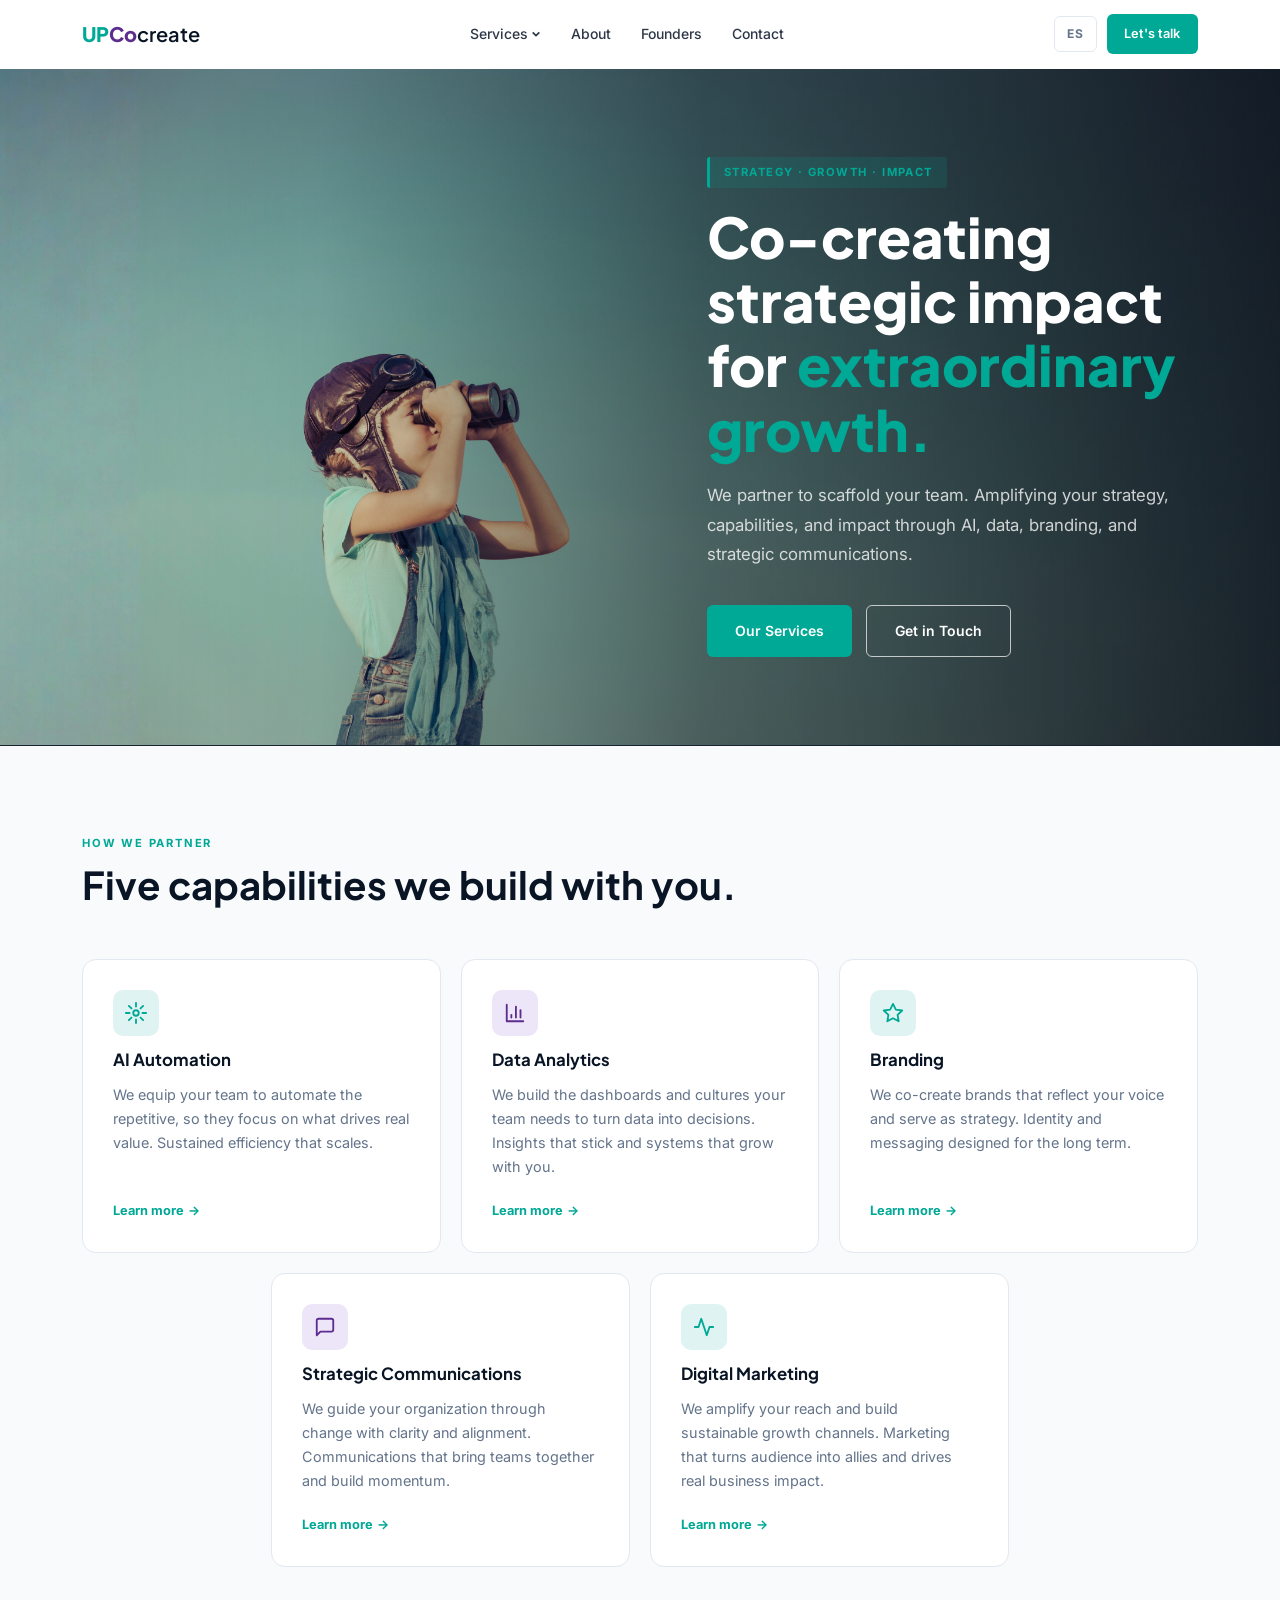
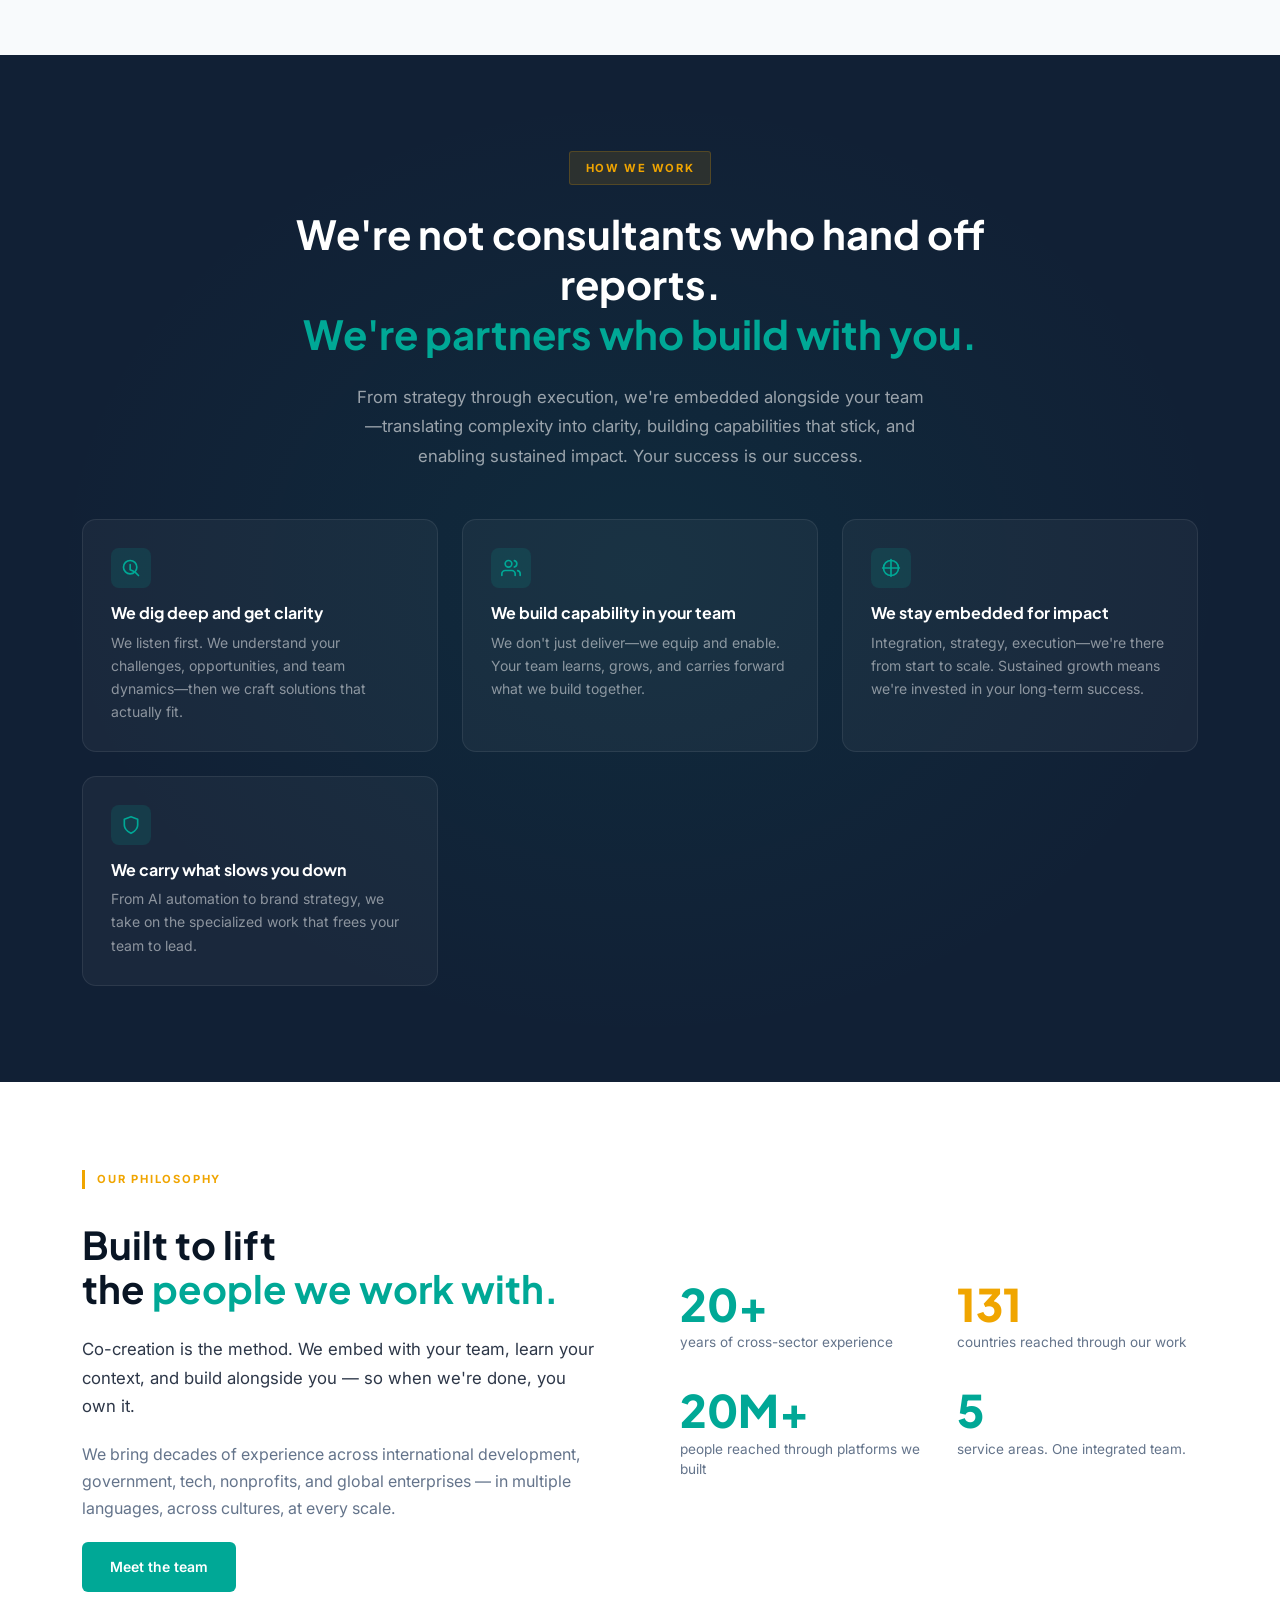
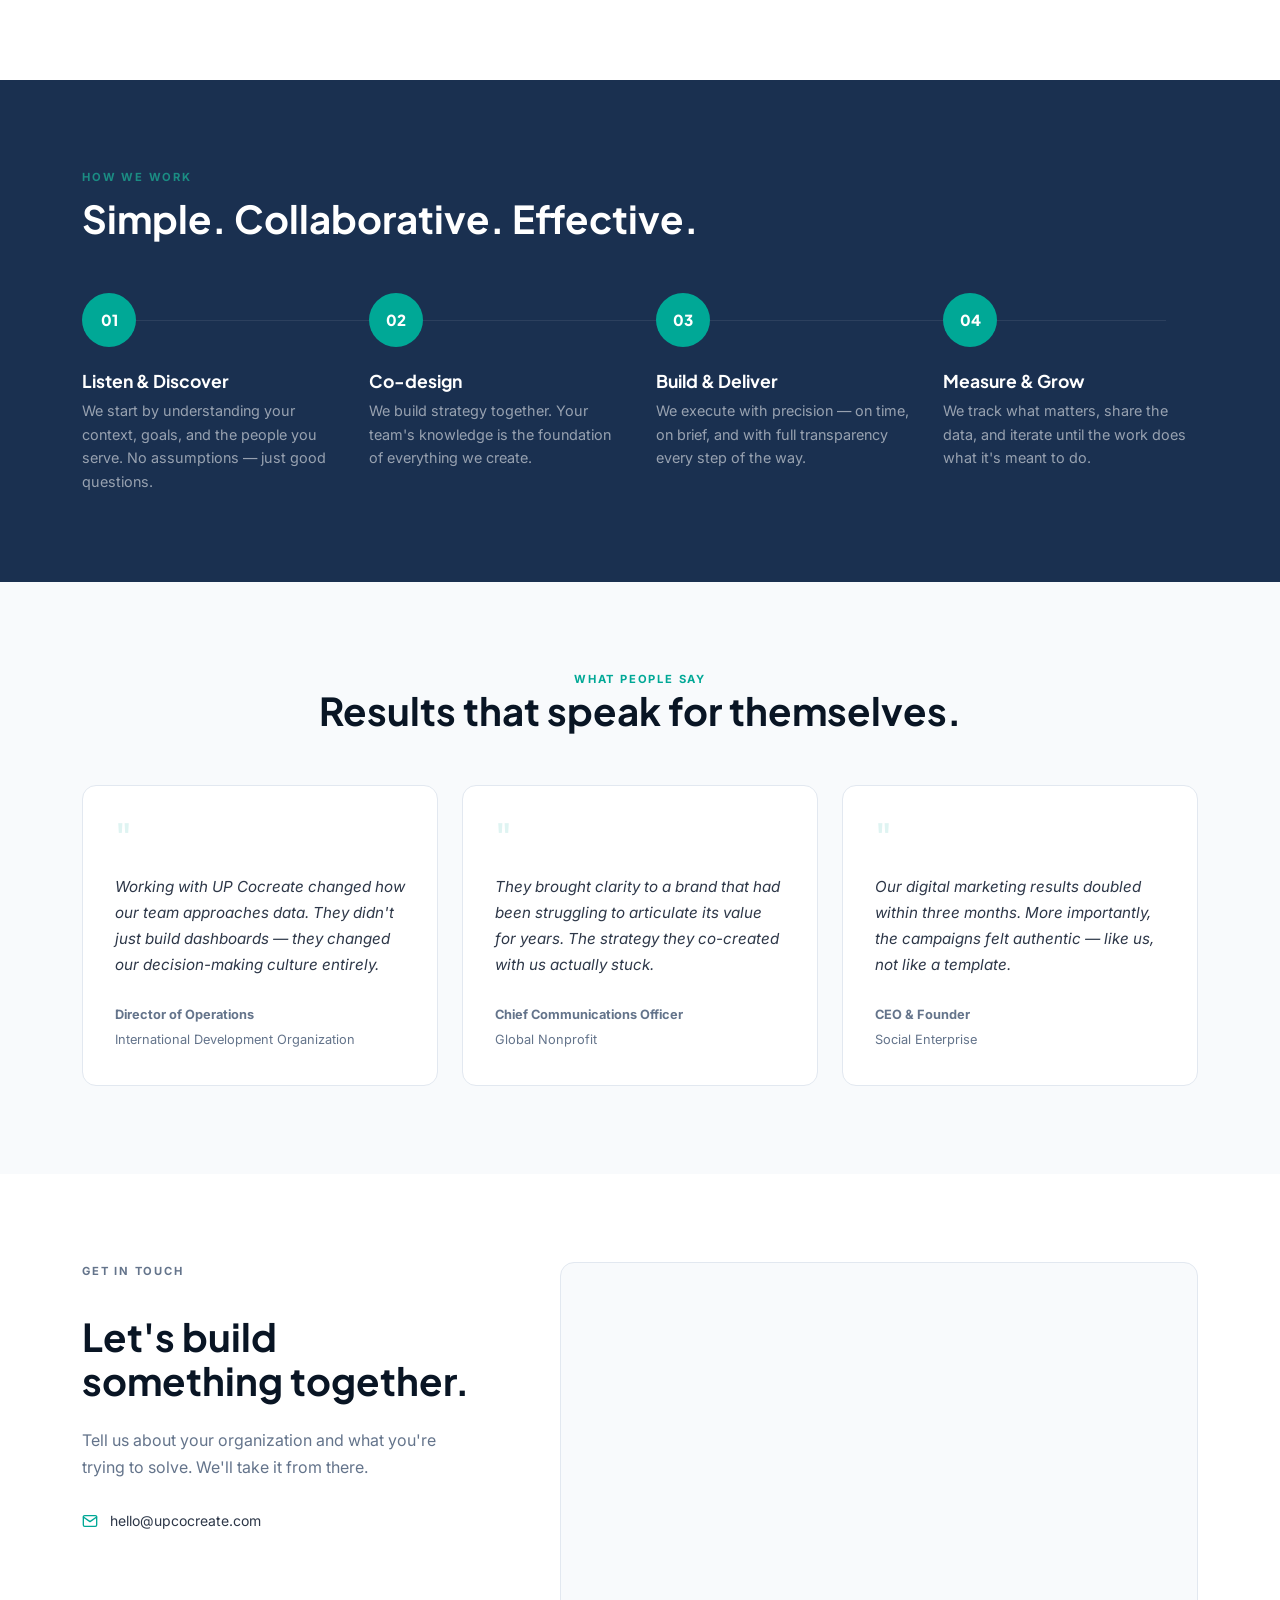
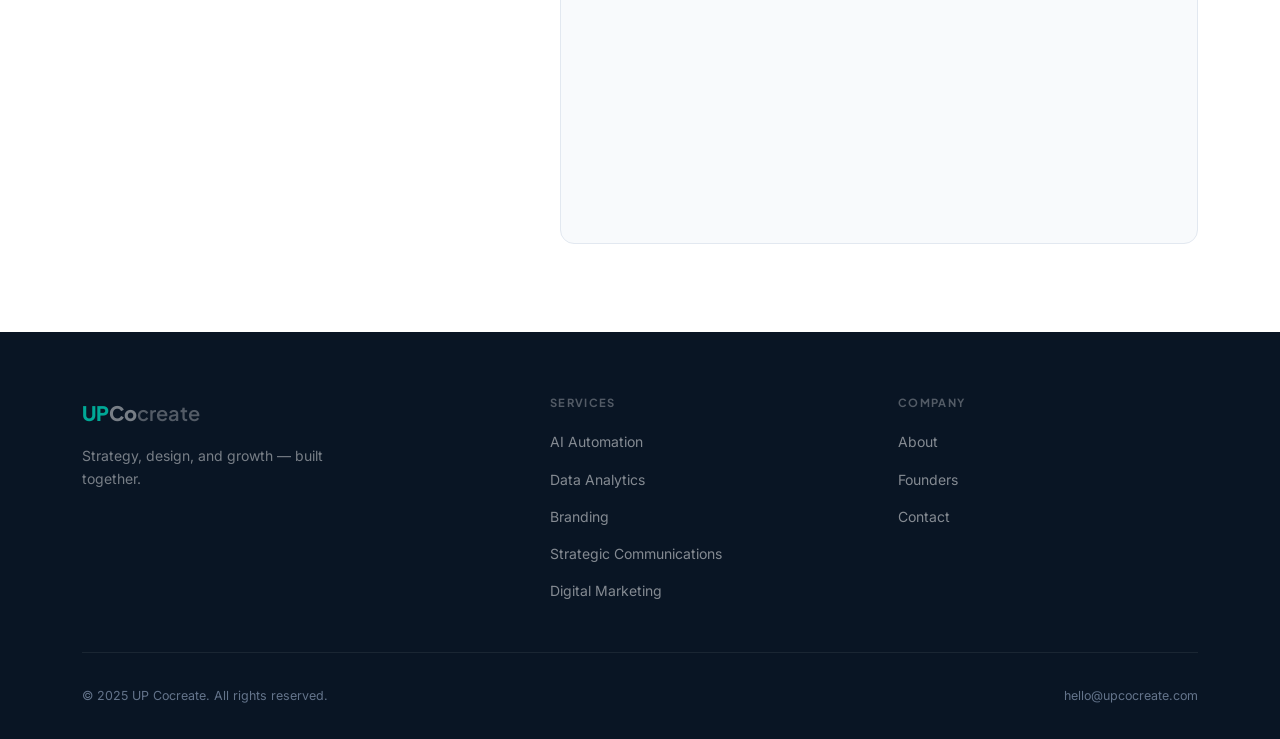
==== commit 56e7d2d0: "Hero redesign, QA fixes, and a11y improvements - Hero: full-width SVG background with right-to-left " ====
--- a/index.html
+++ b/index.html
@@ -9,7 +9,7 @@
   <link rel="preconnect" href="https://fonts.gstatic.com" crossorigin>
   <link href="https://fonts.googleapis.com/css2?family=Plus+Jakarta+Sans:wght@400;500;600;700;800&family=Inter:wght@300;400;500&display=swap" rel="stylesheet">
   <link rel="stylesheet" href="styles.css">
-  <link rel="icon" type="image/svg+xml" href="assets/favicon/UP Cocreate-trans.svg">
+  <link rel="icon" type="image/svg+xml" href="assets/favicon/up-cocreate-trans.svg">
 </head>
 <body>
 
@@ -22,7 +22,7 @@
       <nav aria-label="Main navigation">
         <ul class="nav">
           <li class="nav-item">
-            <a href="#services" class="nav-link">
+            <a href="#services" class="nav-link" aria-haspopup="true" aria-expanded="false">
               <span data-lang="en">Services</span><span data-lang="es">Servicios</span>
               <svg class="nav-chevron" viewBox="0 0 12 12" fill="none" stroke="currentColor" stroke-width="2" aria-hidden="true"><path d="M2 4l4 4 4-4"/></svg>
             </a>
@@ -77,7 +77,7 @@
       <li><a href="#contact"><span data-lang="en">Contact</span><span data-lang="es">Contacto</span></a></li>
     </ul>
     <div class="mobile-lang-row">
-      <button class="lang-toggle" id="langToggleMobile">ES</button>
+      <button class="lang-toggle" id="langToggleMobile" aria-label="Toggle language">ES</button>
     </div>
   </div>
 
@@ -85,6 +85,7 @@
 
     <!-- HERO -->
     <section class="hero">
+      <img src="assets/images/Hero-01.svg" alt="" class="hero-bg-image" aria-hidden="true">
       <div class="container hero-inner">
         <div class="hero-content">
           <div class="hero-badge">
@@ -92,12 +93,12 @@
             <span data-lang="es">Estrategia · Crecimiento · Impacto</span>
           </div>
           <h1>
-            <span data-lang="en">Co-creating your path<br><em>to extraordinary growth.</em></span>
-            <span data-lang="es">Co-creando tu camino<br><em>hacia un crecimiento extraordinario.</em></span>
+            <span data-lang="en">Co-creating strategic impact for <em>extraordinary growth.</em></span>
+            <span data-lang="es">Co-creando impacto estratégico para un <em>crecimiento extraordinario.</em></span>
           </h1>
           <p class="hero-sub">
-            <span data-lang="en">We partner alongside your team — amplifying your strategy, capabilities, and impact through AI, data, branding, and communications.</span>
-            <span data-lang="es">Nos asociamos con tu equipo — amplificando tu estrategia, capacidades e impacto a través de IA, datos, marca y comunicaciones.</span>
+            <span data-lang="en">We partner to scaffold your team. Amplifying your strategy, capabilities, and impact through AI, data, branding, and strategic communications.</span>
+            <span data-lang="es">Nos asociamos para fortalecer tu equipo. Amplificando tu estrategia, capacidades e impacto a través de IA, datos, marca y comunicaciones estratégicas.</span>
           </p>
           <div class="hero-ctas">
             <a href="#services" class="btn btn-teal">
@@ -107,9 +108,6 @@
               <span data-lang="en">Get in Touch</span><span data-lang="es">Hablemos</span>
             </a>
           </div>
-        </div>
-        <div class="hero-visual" aria-hidden="true">
-          <img src="assets/images/Hero-01.svg" alt="" style="max-width:460px;width:100%;display:block;">
         </div>
       </div>
     </section>
@@ -205,8 +203,6 @@
             </div>
             <h4><span data-lang="en">We stay embedded for impact</span><span data-lang="es">Nos quedamos integrados para generar impacto</span></h4>
             <p><span data-lang="en">Integration, strategy, execution—we're there from start to scale. Sustained growth means we're invested in your long-term success.</span><span data-lang="es">Integración, estrategia, ejecución—estamos desde el inicio hasta el escalado. Crecimiento sostenible significa que estamos invertidos en tu éxito a largo plazo.</span></p>
-          </div>
-        </div>
           </div>
           <div class="sherpa-trio-card">
             <div class="sherpa-icon" aria-hidden="true">
@@ -339,7 +335,7 @@
           <p><span data-lang="en">Tell us about your organization and what you're trying to solve. We'll take it from there.</span><span data-lang="es">Contanos sobre tu organización y lo que querés resolver. Nosotros nos encargamos del resto.</span></p>
           <div class="contact-detail">
             <svg width="16" height="16" viewBox="0 0 24 24" fill="none" stroke="currentColor" stroke-width="2" stroke-linecap="round" stroke-linejoin="round" aria-hidden="true"><path d="M4 4h16c1.1 0 2 .9 2 2v12c0 1.1-.9 2-2 2H4c-1.1 0-2-.9-2-2V6c0-1.1.9-2 2-2z"/><polyline points="22,6 12,13 2,6"/></svg>
-            hello@upcocreate.com
+            <a href="mailto:hello@upcocreate.com">hello@upcocreate.com</a>
           </div>
         </div>
         <div class="contact-form-wrap">
@@ -397,7 +393,7 @@
       </div>
       <div class="footer-bottom">
         <p>© 2025 UP Cocreate. <span data-lang="en">All rights reserved.</span><span data-lang="es">Todos los derechos reservados.</span></p>
-        <p>hello@upcocreate.com</p>
+        <p><a href="mailto:hello@upcocreate.com">hello@upcocreate.com</a></p>
       </div>
     </div>
   </footer>
--- a/styles.css
+++ b/styles.css
@@ -310,12 +310,11 @@
 }
 .hero-inner {
   position: relative;
-  z-index: 1;
-  display: grid;
-  grid-template-columns: 58% 1fr;
-  gap: 3rem;
-  align-items: center;
-}
+  z-index: 2;
+  display: flex;
+  align-items: center;
+}
+.hero-content { max-width: 44%; }
 .hero-badge {
   display: inline-block;
   background: var(--teal-light);
@@ -701,15 +700,15 @@
   content: '';
   position: absolute;
   inset: 0;
-  background:
-    radial-gradient(ellipse at 72% 50%, rgba(0,168,150,.13) 0%, transparent 55%),
-    radial-gradient(ellipse at 18% 80%, rgba(92,45,143,.1) 0%, transparent 50%);
-  z-index: 0;
+  background: linear-gradient(to left, rgba(10,15,25,.88) 0%, rgba(10,15,25,.55) 45%, rgba(10,15,25,.1) 75%, transparent 100%);
+  z-index: 1;
 }
 .hero::after { display: none; }
-.hero-inner { position: relative; z-index: 1; }
+.hero-inner { position: relative; z-index: 2; display: flex; align-items: center; justify-content: flex-end; }
 .hero-content h1 { color: var(--white); }
-.hero-sub { color: rgba(255,255,255,.62); }
+.hero .btn-outline { color: var(--white); border-color: rgba(255,255,255,.7); }
+.hero .btn-outline:hover { border-color: var(--teal); color: var(--teal); }
+.hero-sub { color: rgba(255,255,255,.78); }
 .hero-badge {
   background: rgba(0,168,150,.14);
   color: var(--teal);
@@ -723,6 +722,16 @@
 .hero-card-num { color: var(--teal); }
 .hero-card-label { color: rgba(255,255,255,.5); }
 .hero-card-divider { background: rgba(255,255,255,.08); }
+.hero-bg-image {
+  position: absolute;
+  left: 0;
+  top: 0;
+  width: 100%;
+  height: 100%;
+  object-fit: cover;
+  object-position: center;
+  z-index: 0;
+}
 
 /* Sherpa section */
 .sherpa-section {
@@ -821,7 +830,8 @@
    RESPONSIVE
    ========================================================= */
 @media (max-width: 1024px) {
-  .hero-inner    { grid-template-columns: 1fr; }
+  .hero-content  { max-width: 100%; }
+  .hero-inner    { justify-content: flex-start; }
   .hero-visual   { display: none; }
   .hero::after   { display: none; }
   .service-card  { flex: 0 0 calc(50% - 0.625rem); }
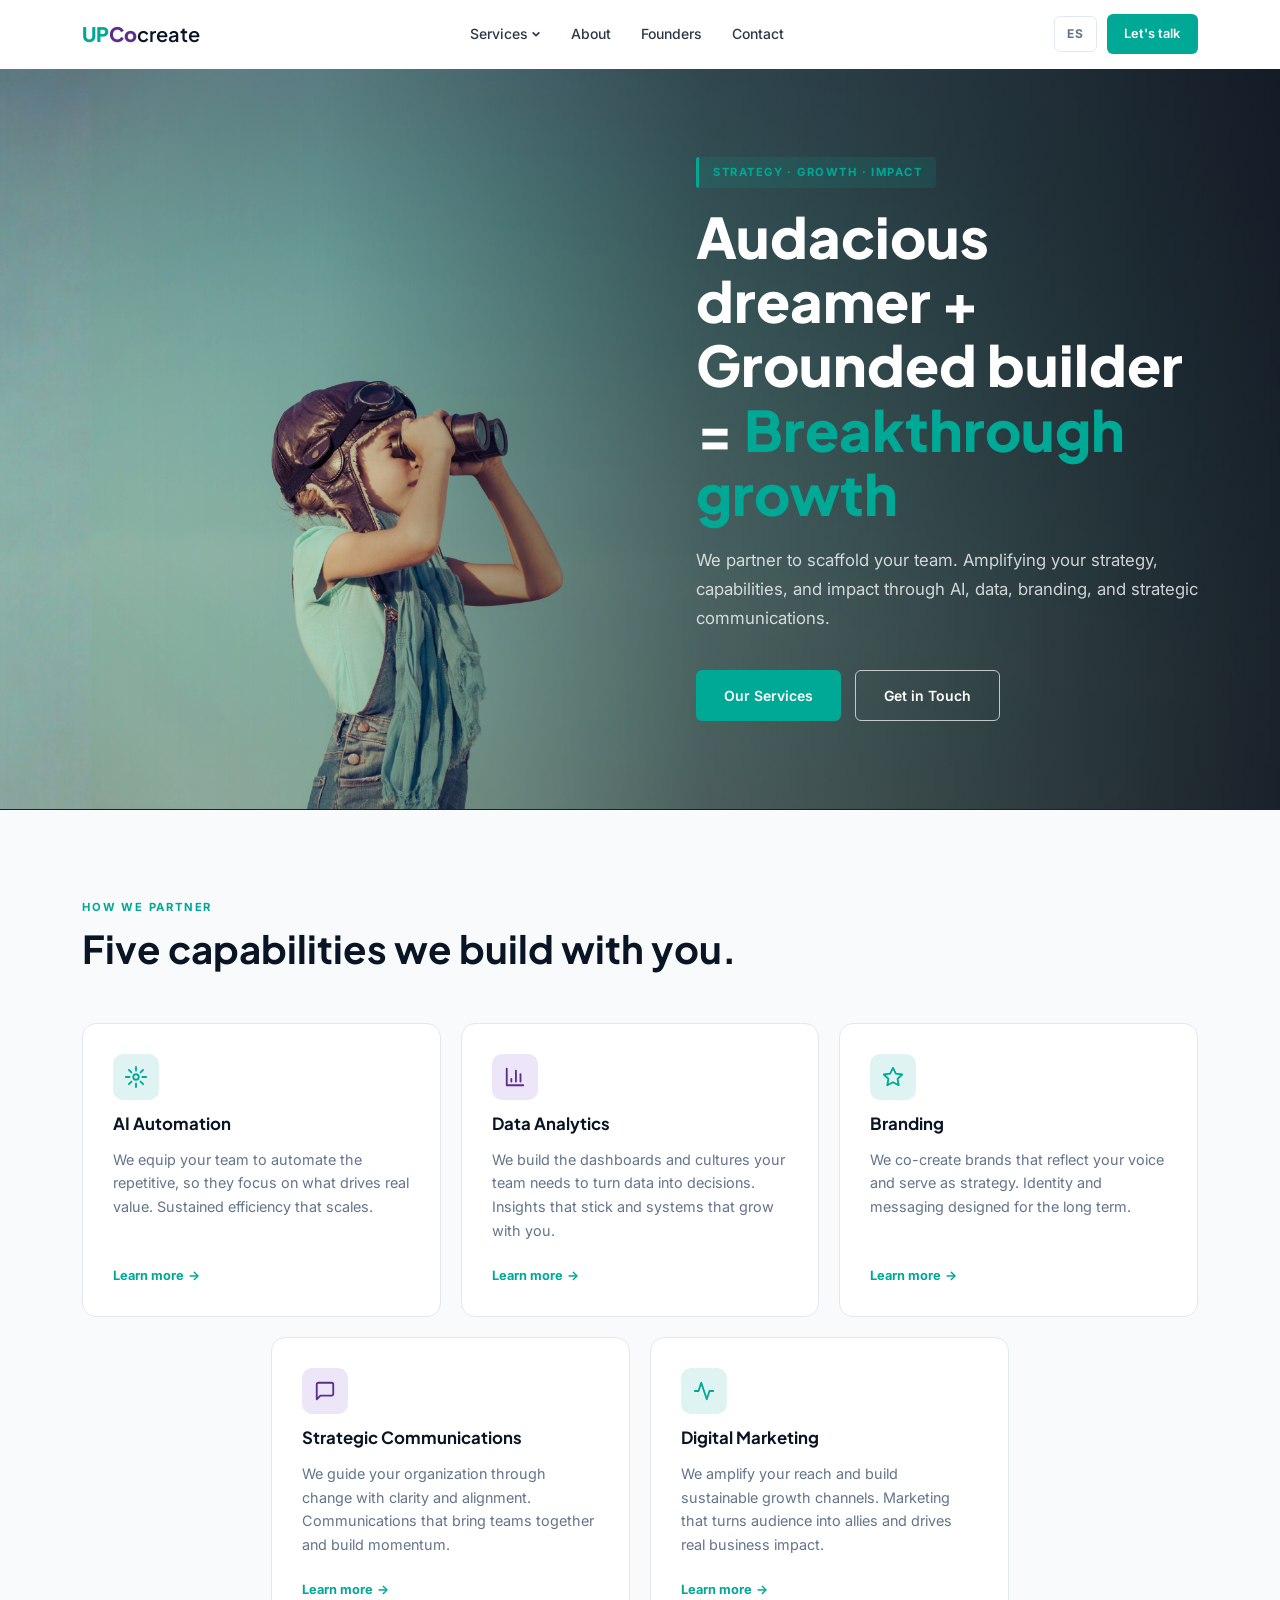
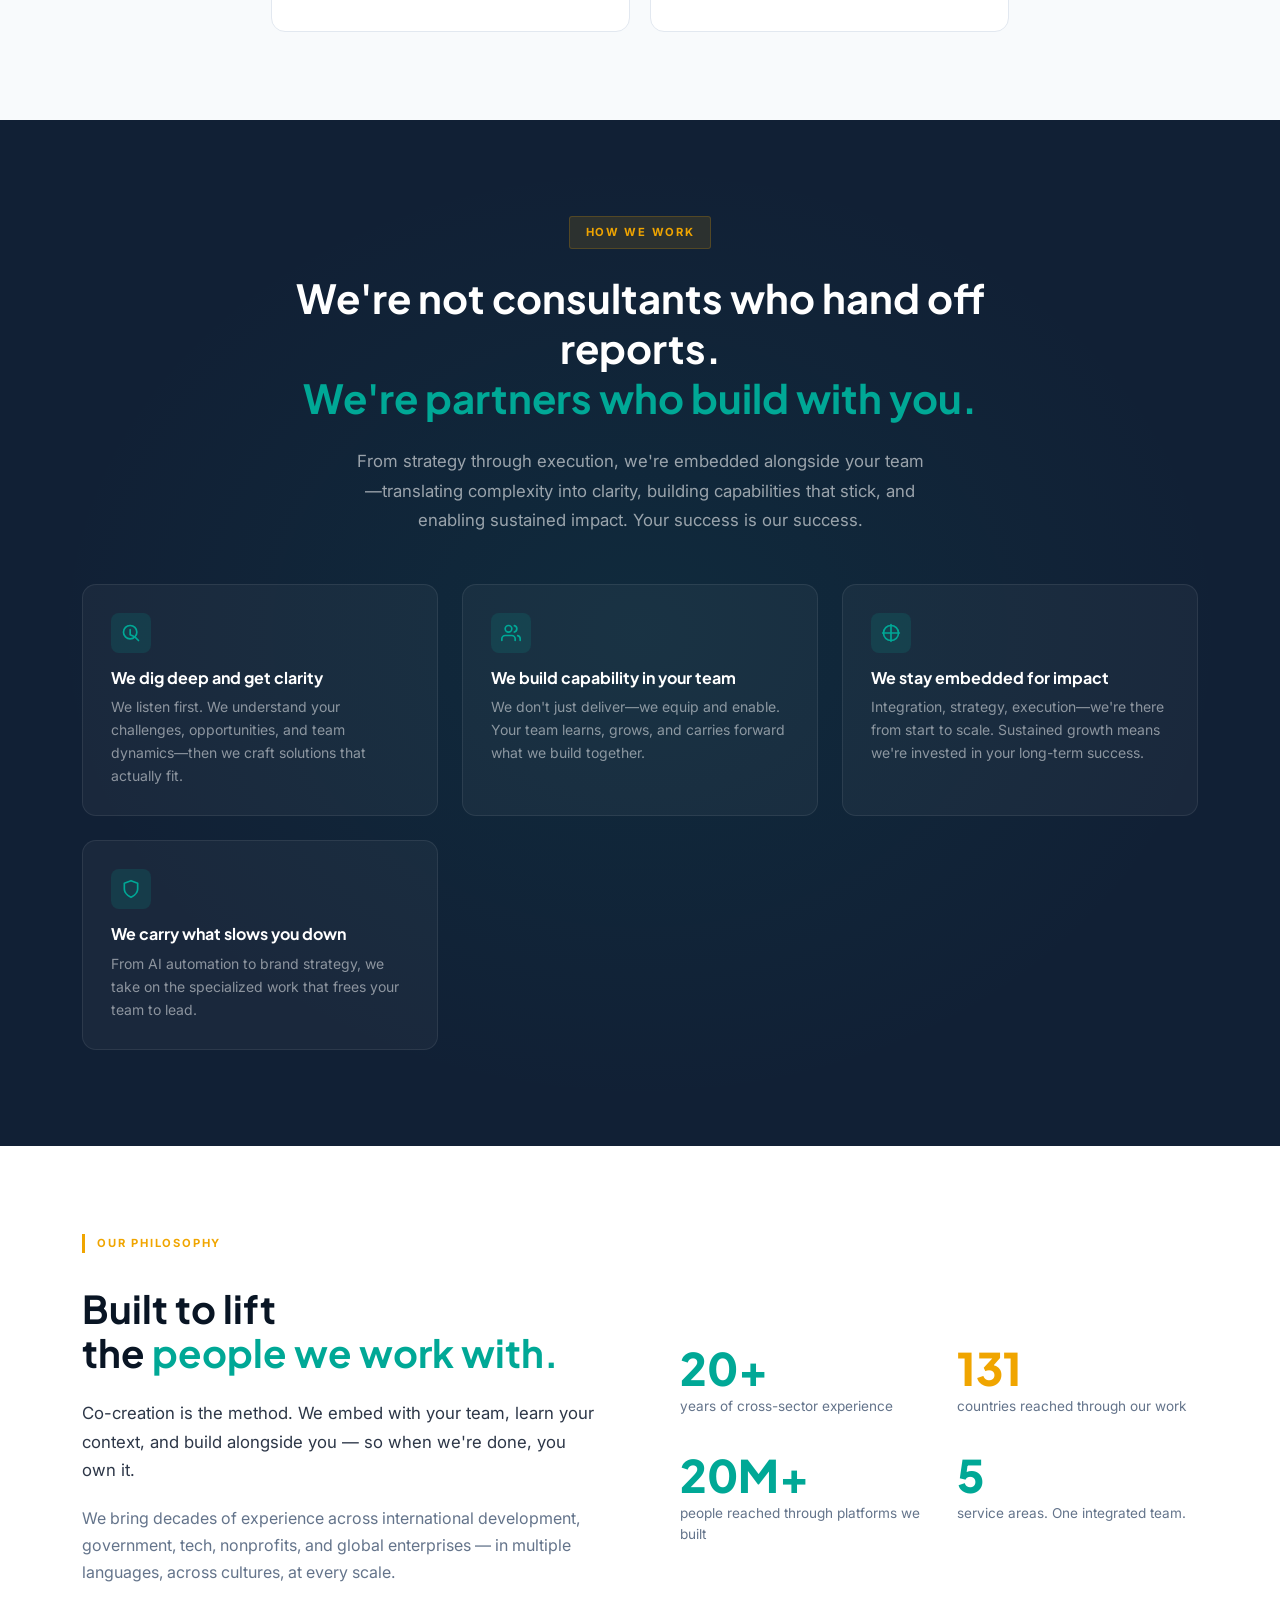
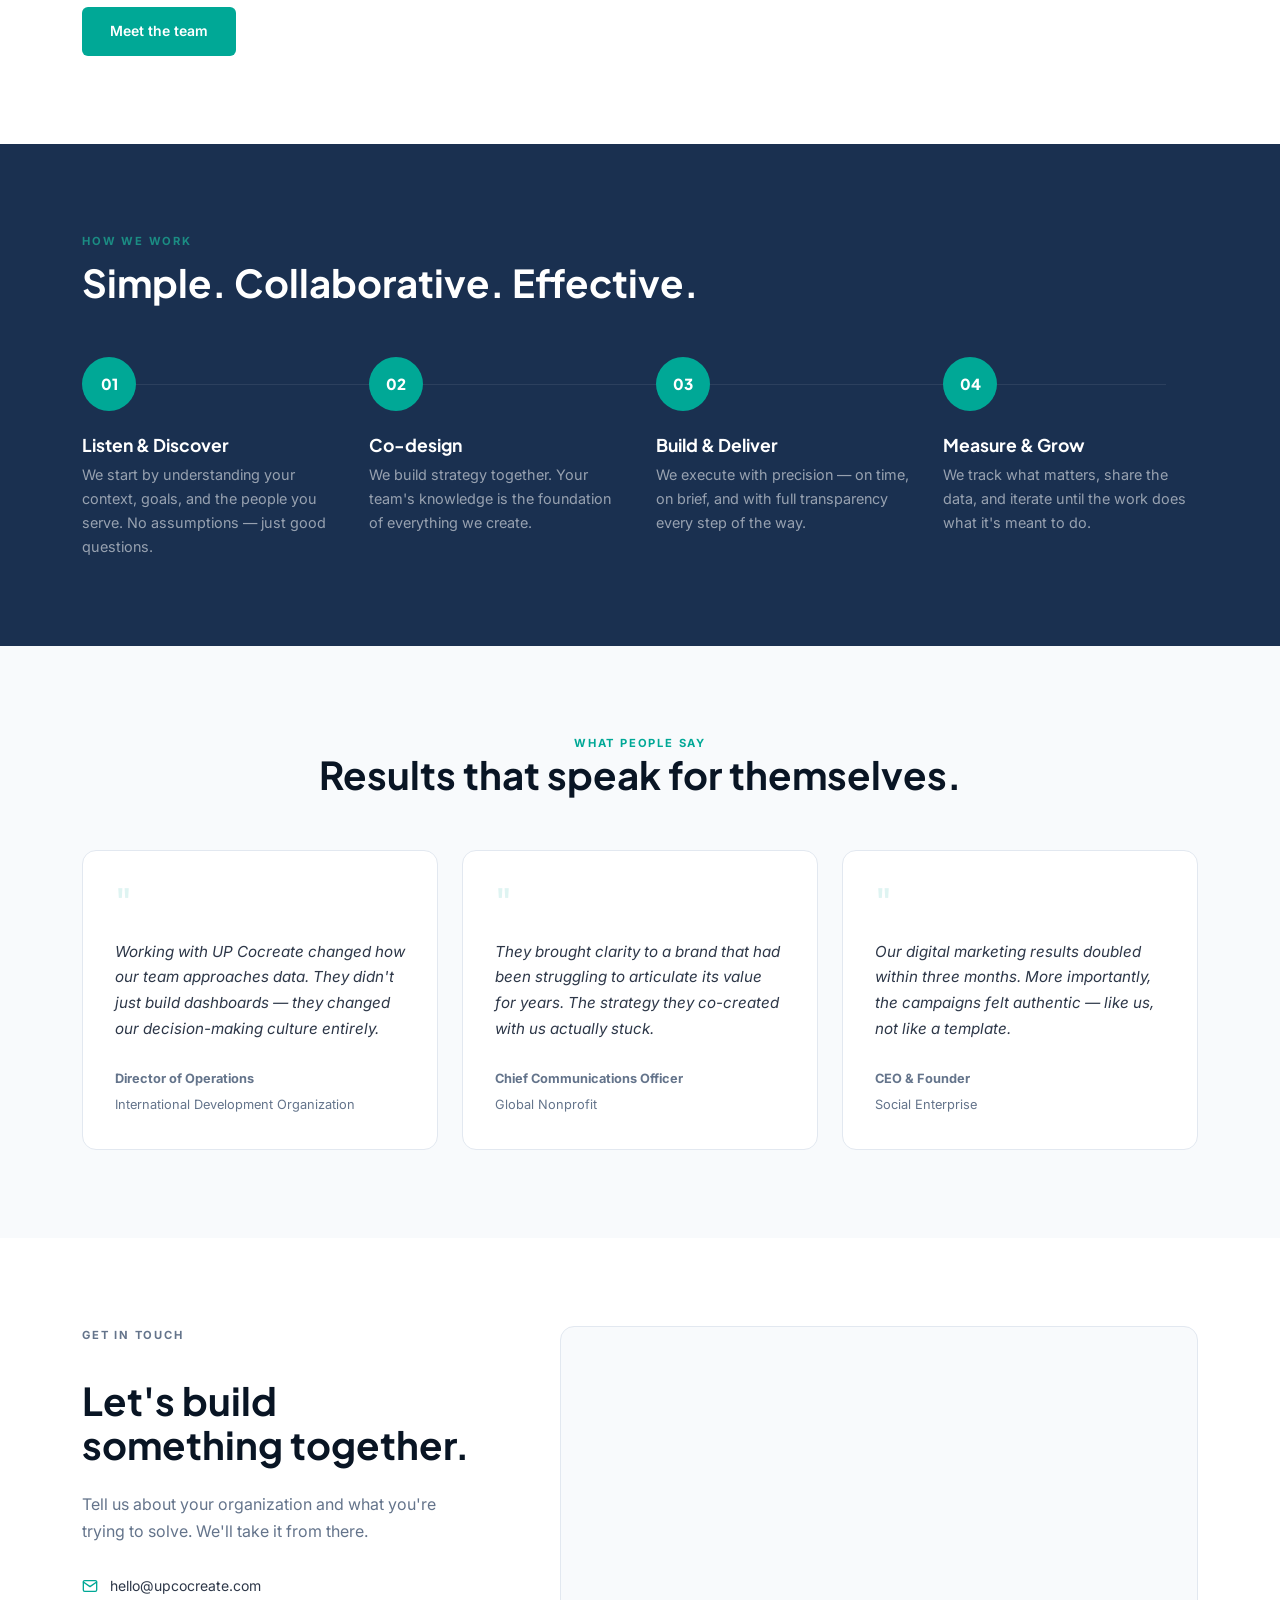
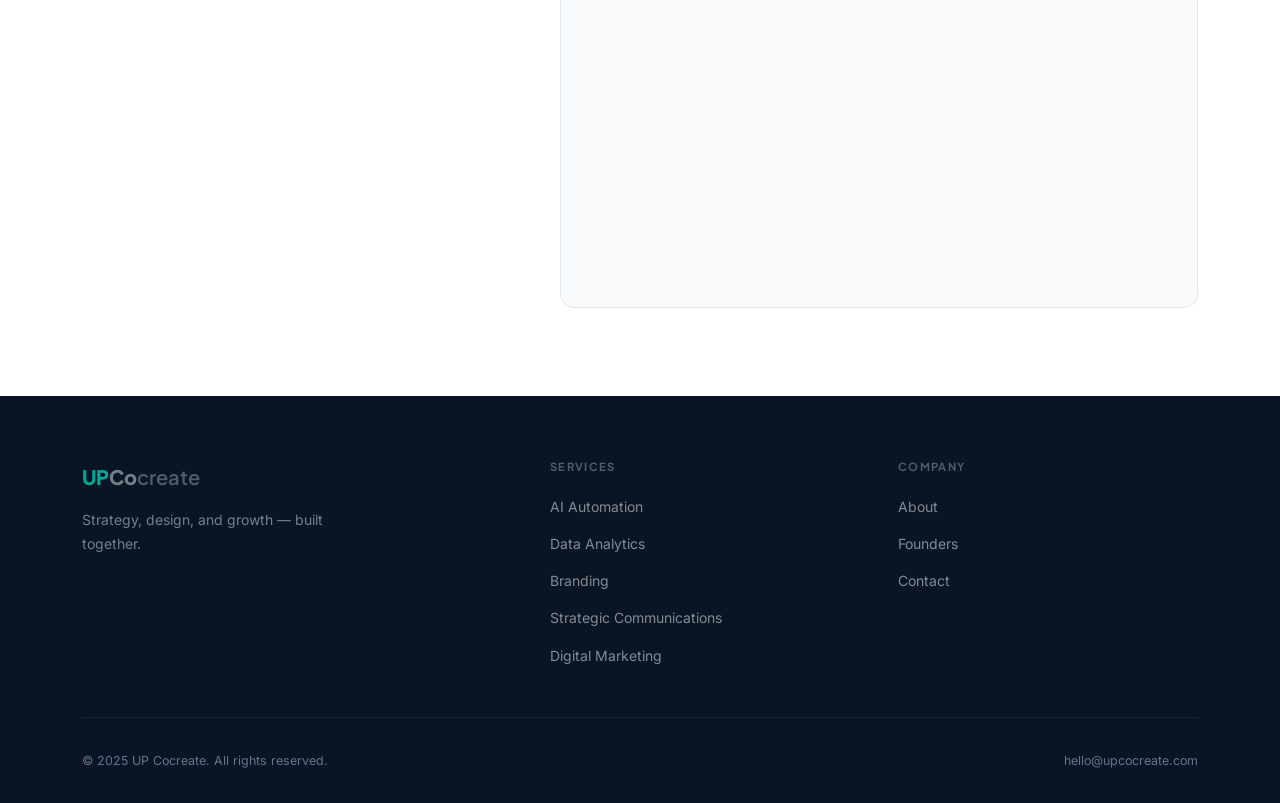
==== commit f0ec7da7: "Update hero headline copy Co-Authored-By: Claude Sonnet 4.6 <noreply@anthropic.com>" ====
--- a/index.html
+++ b/index.html
@@ -93,8 +93,8 @@
             <span data-lang="es">Estrategia · Crecimiento · Impacto</span>
           </div>
           <h1>
-            <span data-lang="en">Co-creating strategic impact for <em>extraordinary growth.</em></span>
-            <span data-lang="es">Co-creando impacto estratégico para un <em>crecimiento extraordinario.</em></span>
+            <span data-lang="en">Audacious dreamer + Grounded builder = <em>Breakthrough growth</em></span>
+            <span data-lang="es">Soñador audaz + Constructor sólido = <em>Crecimiento extraordinario</em></span>
           </h1>
           <p class="hero-sub">
             <span data-lang="en">We partner to scaffold your team. Amplifying your strategy, capabilities, and impact through AI, data, branding, and strategic communications.</span>
--- a/styles.css
+++ b/styles.css
@@ -626,19 +626,25 @@
    FOUNDERS / ABOUT PAGE
    ========================================================= */
 .founders-section { background: var(--white); }
-.founders-grid { display: grid; grid-template-columns: repeat(2, 1fr); gap: 2rem; }
-.founder-card { background: var(--white); border: 1.5px solid var(--border); border-radius: var(--radius-lg); overflow: hidden; }
+.founders-grid { display: flex; flex-direction: column; gap: 0; }
+.founder-card {
+  display: grid;
+  grid-template-columns: 300px 1fr;
+  gap: 3.5rem;
+  align-items: start;
+  padding: 3rem 0;
+  border-bottom: 1px solid var(--border);
+}
+.founder-card:last-child { border-bottom: none; }
 .founder-photo {
-  height: 260px;
-  display: flex;
-  align-items: center;
-  justify-content: center;
-  font-family: var(--font-head);
-  font-size: 2.5rem;
-  font-weight: 800;
-  border-bottom: 1px solid var(--border);
-}
-.founder-body { padding: 2rem; }
+  width: 300px;
+  aspect-ratio: 3 / 4;
+  border-radius: var(--radius-lg);
+  overflow: hidden;
+  flex-shrink: 0;
+}
+.founder-photo-img { width: 100%; height: 100%; object-fit: cover; object-position: center top; display: block; }
+.founder-body { padding: 0; }
 .founder-body h3 { font-size: 1.4rem; margin-bottom: 0.25rem; }
 .founder-title {
   font-size: 0.75rem;
@@ -704,7 +710,17 @@
   z-index: 1;
 }
 .hero::after { display: none; }
-.hero-inner { position: relative; z-index: 2; display: flex; align-items: center; justify-content: flex-end; }
+.hero-inner {
+  position: relative;
+  z-index: 2;
+  display: flex;
+  align-items: center;
+  justify-content: flex-end;
+  max-width: 100%;
+  margin: 0;
+  padding-left: 4vw;
+  padding-right: 6vw;
+}
 .hero-content h1 { color: var(--white); }
 .hero .btn-outline { color: var(--white); border-color: rgba(255,255,255,.7); }
 .hero .btn-outline:hover { border-color: var(--teal); color: var(--teal); }
@@ -830,8 +846,6 @@
    RESPONSIVE
    ========================================================= */
 @media (max-width: 1024px) {
-  .hero-content  { max-width: 100%; }
-  .hero-inner    { justify-content: flex-start; }
   .hero-visual   { display: none; }
   .hero::after   { display: none; }
   .service-card  { flex: 0 0 calc(50% - 0.625rem); }
@@ -857,6 +871,8 @@
   /* Hero */
   .hero { padding: 3rem 0; }
   .hero-sub { max-width: 100%; }
+  .hero-inner { justify-content: flex-start; padding-left: 2rem; padding-right: 2rem; }
+  .hero-content { max-width: 100%; }
 
   /* Services */
   .service-card { flex: 0 0 100%; }
@@ -876,7 +892,8 @@
   .why-grid      { grid-template-columns: 1fr; }
 
   /* Founders */
-  .founders-grid { grid-template-columns: 1fr; }
+  .founder-card { grid-template-columns: 1fr; gap: 1.5rem; }
+  .founder-photo { width: 100%; aspect-ratio: 4 / 3; }
   .values-grid   { grid-template-columns: 1fr; }
 
   /* Footer */
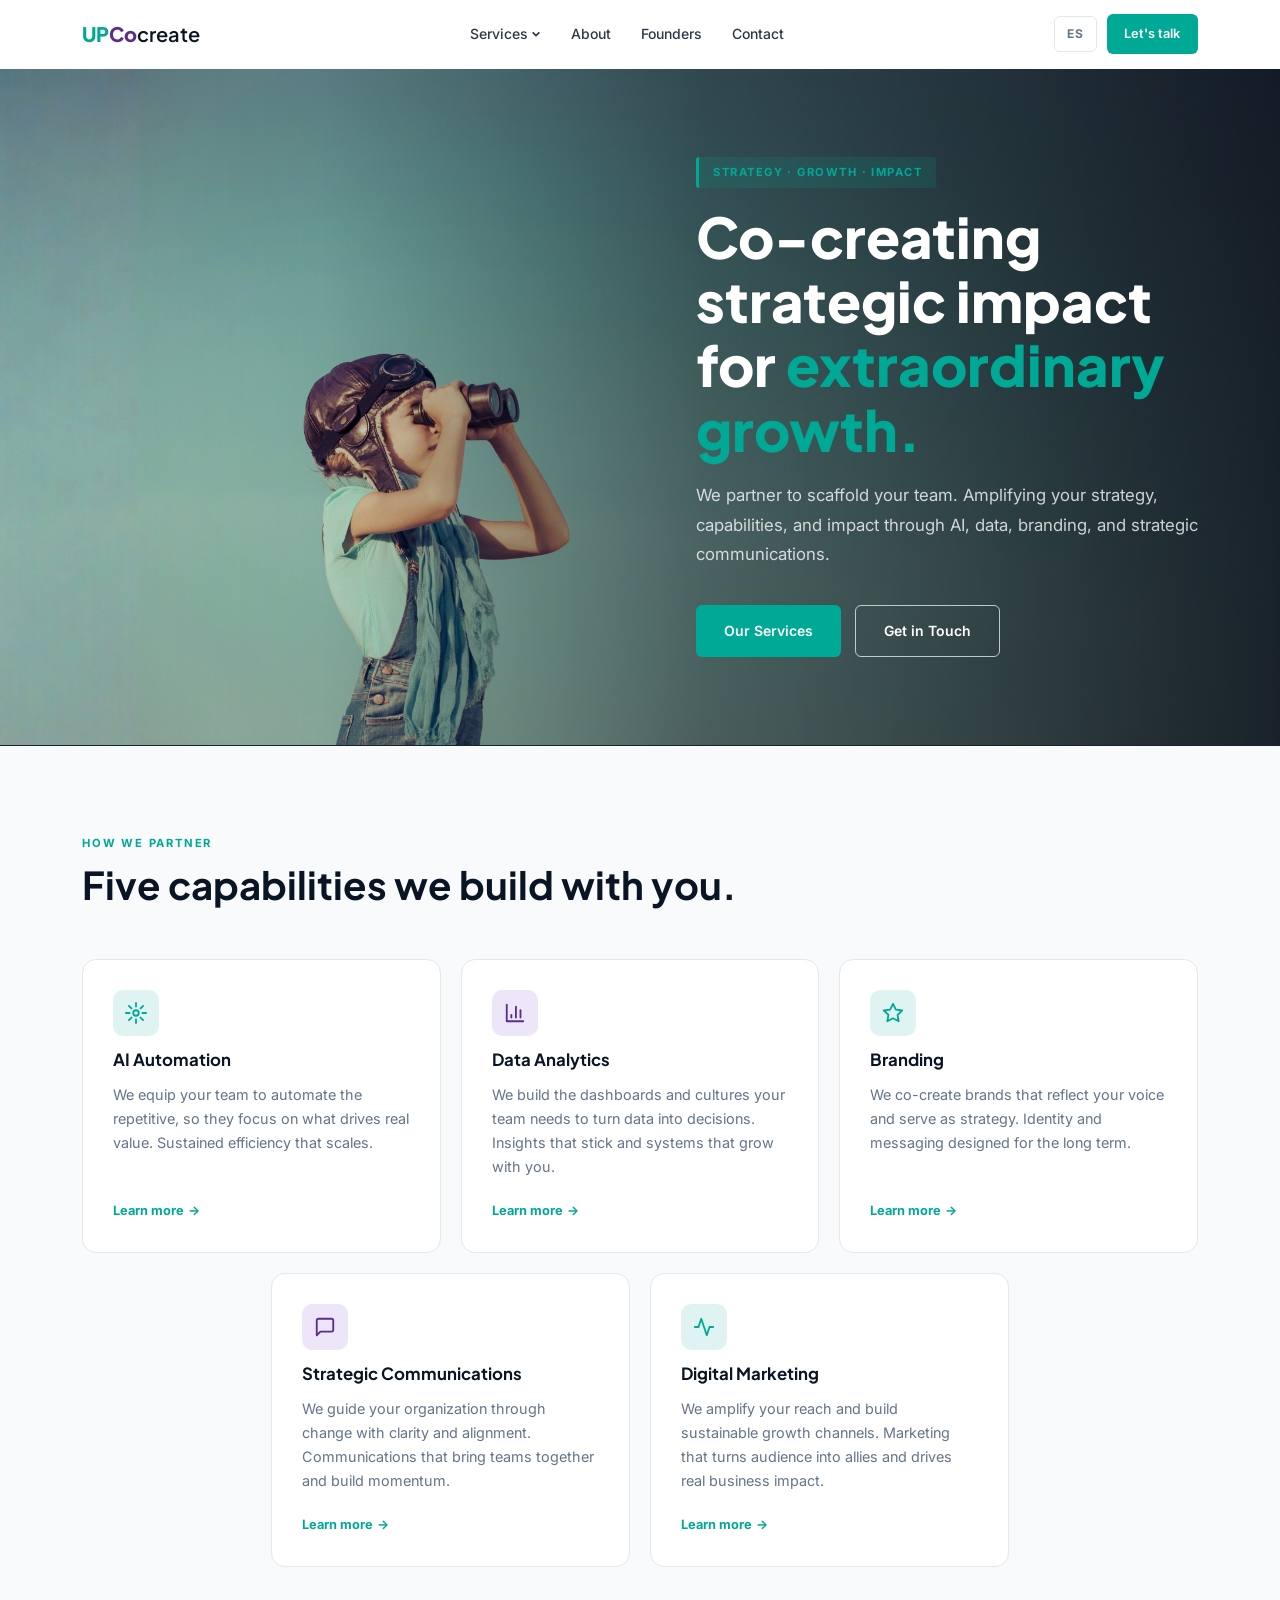
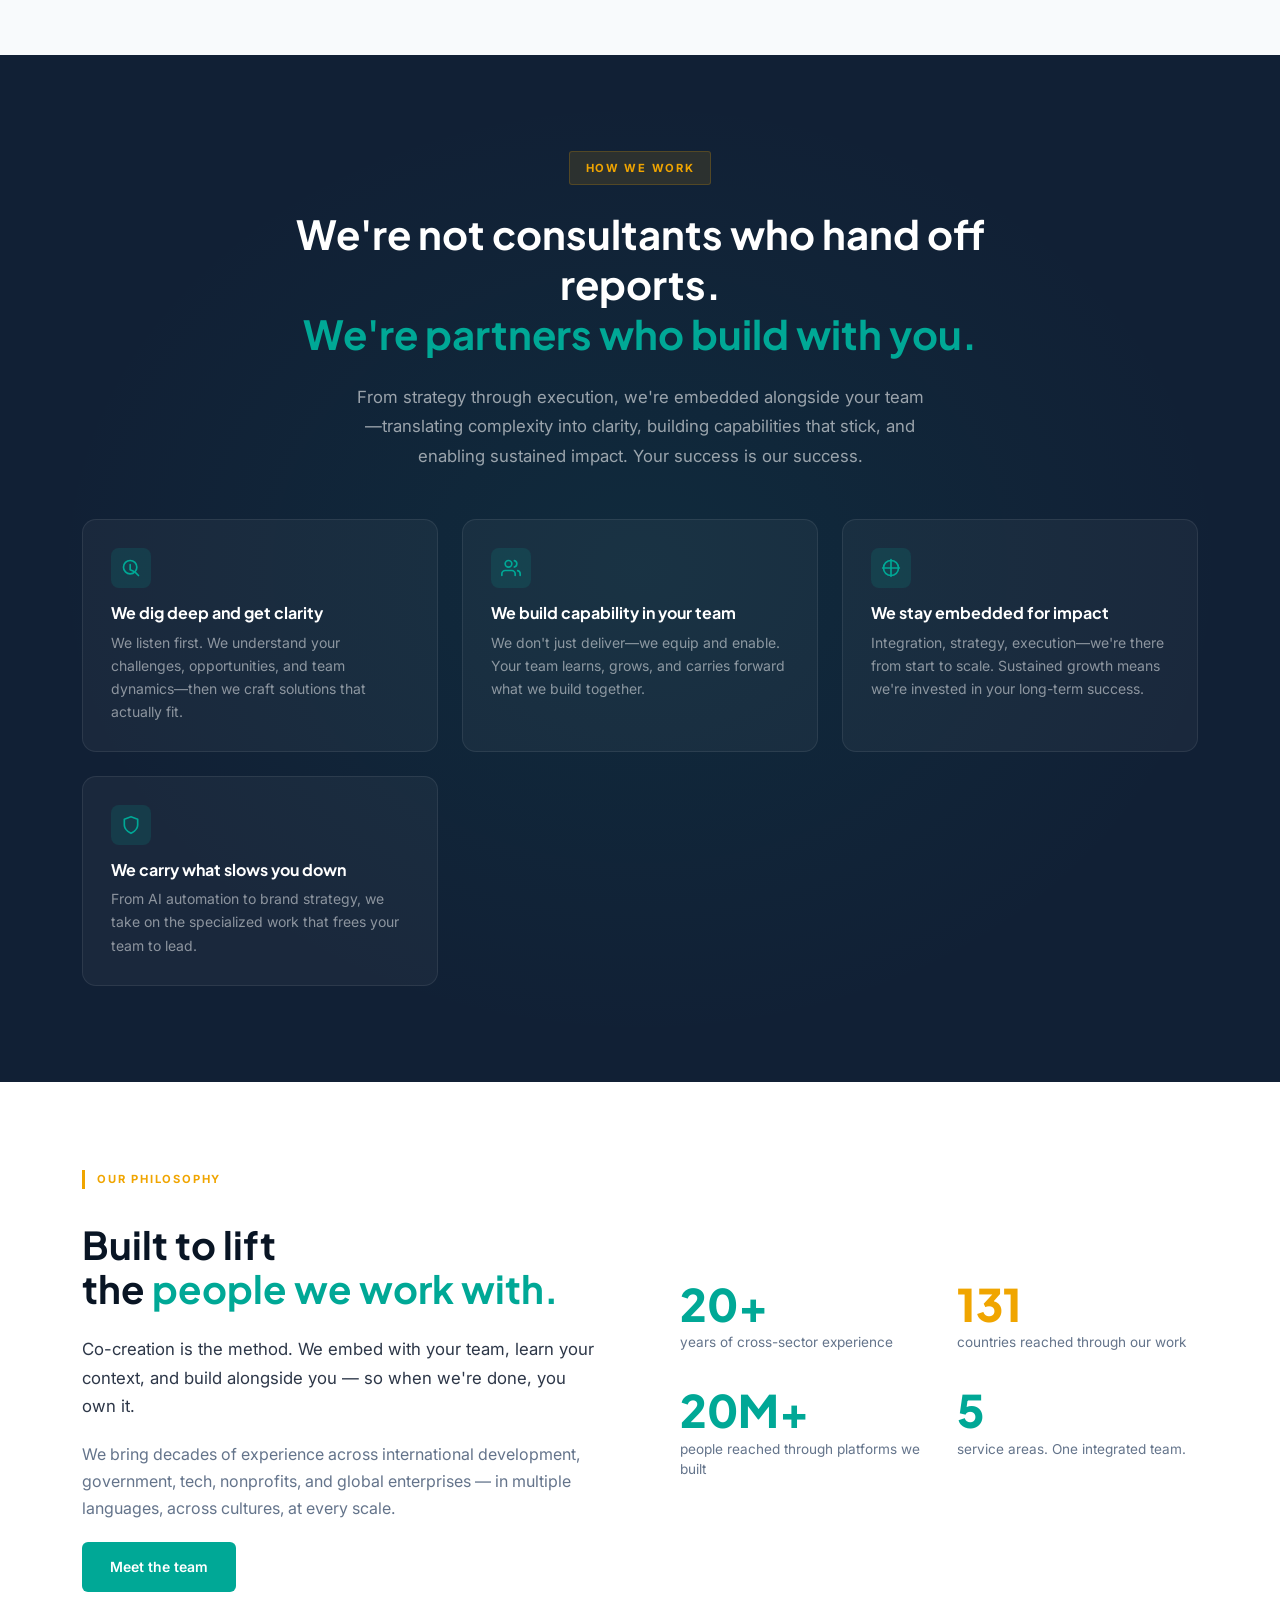
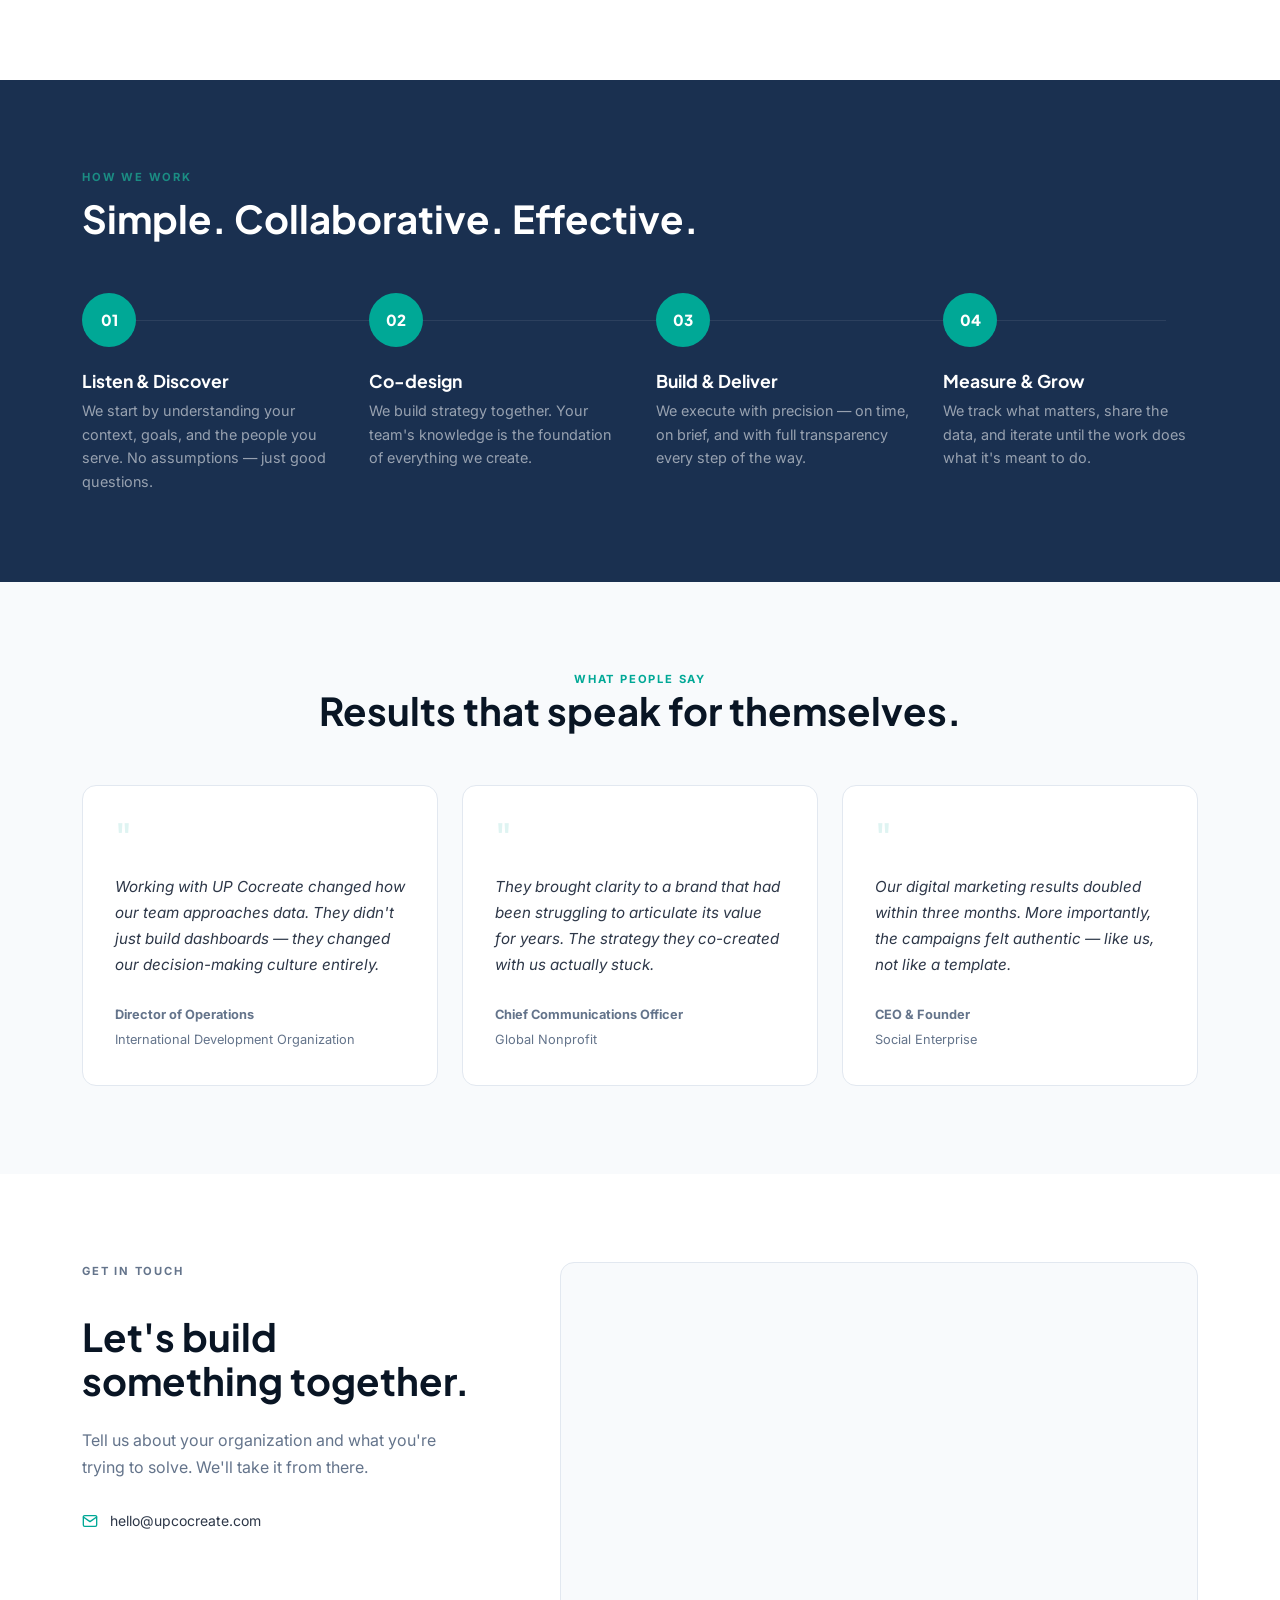
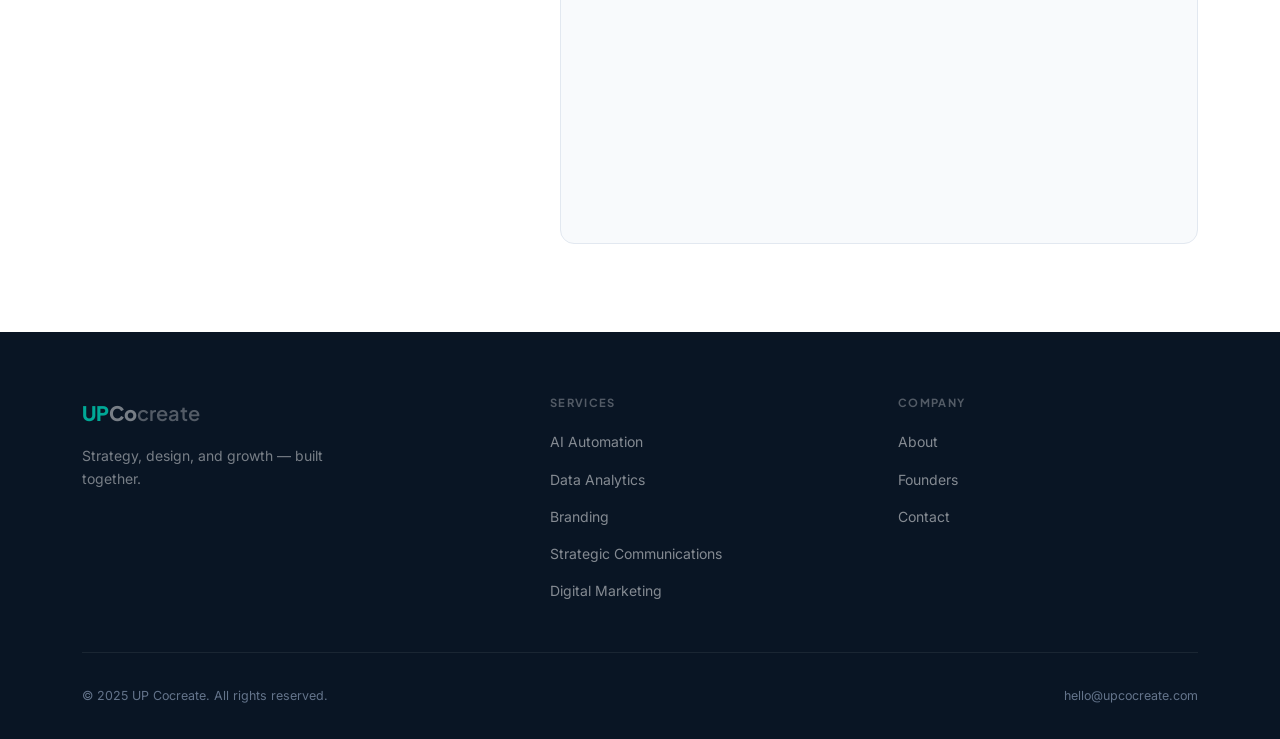
==== commit 50b3363b: "Revert "Update hero headline copy" This reverts commit f0ec7da7d8ee6358e3deb0c5b8d4b77ef4822fce." ====
--- a/index.html
+++ b/index.html
@@ -93,8 +93,8 @@
             <span data-lang="es">Estrategia · Crecimiento · Impacto</span>
           </div>
           <h1>
-            <span data-lang="en">Audacious dreamer + Grounded builder = <em>Breakthrough growth</em></span>
-            <span data-lang="es">Soñador audaz + Constructor sólido = <em>Crecimiento extraordinario</em></span>
+            <span data-lang="en">Co-creating strategic impact for <em>extraordinary growth.</em></span>
+            <span data-lang="es">Co-creando impacto estratégico para un <em>crecimiento extraordinario.</em></span>
           </h1>
           <p class="hero-sub">
             <span data-lang="en">We partner to scaffold your team. Amplifying your strategy, capabilities, and impact through AI, data, branding, and strategic communications.</span>
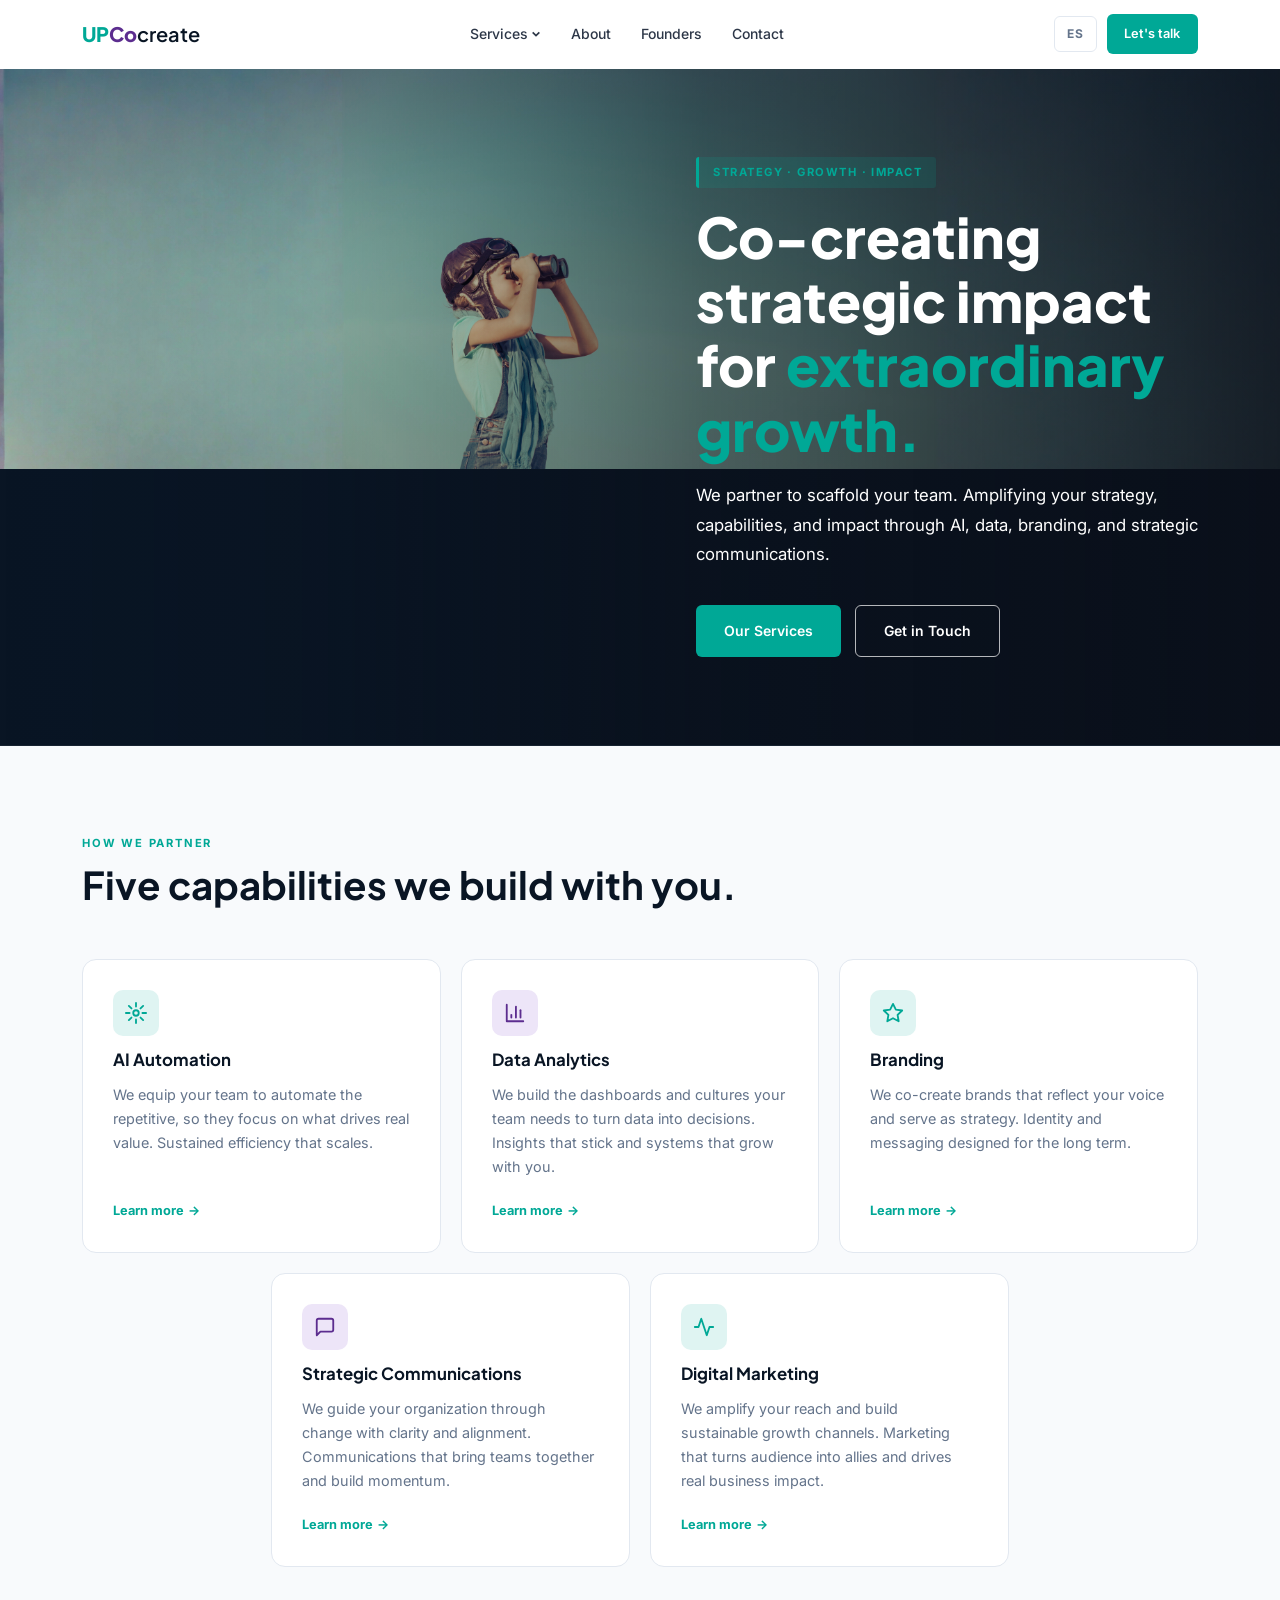
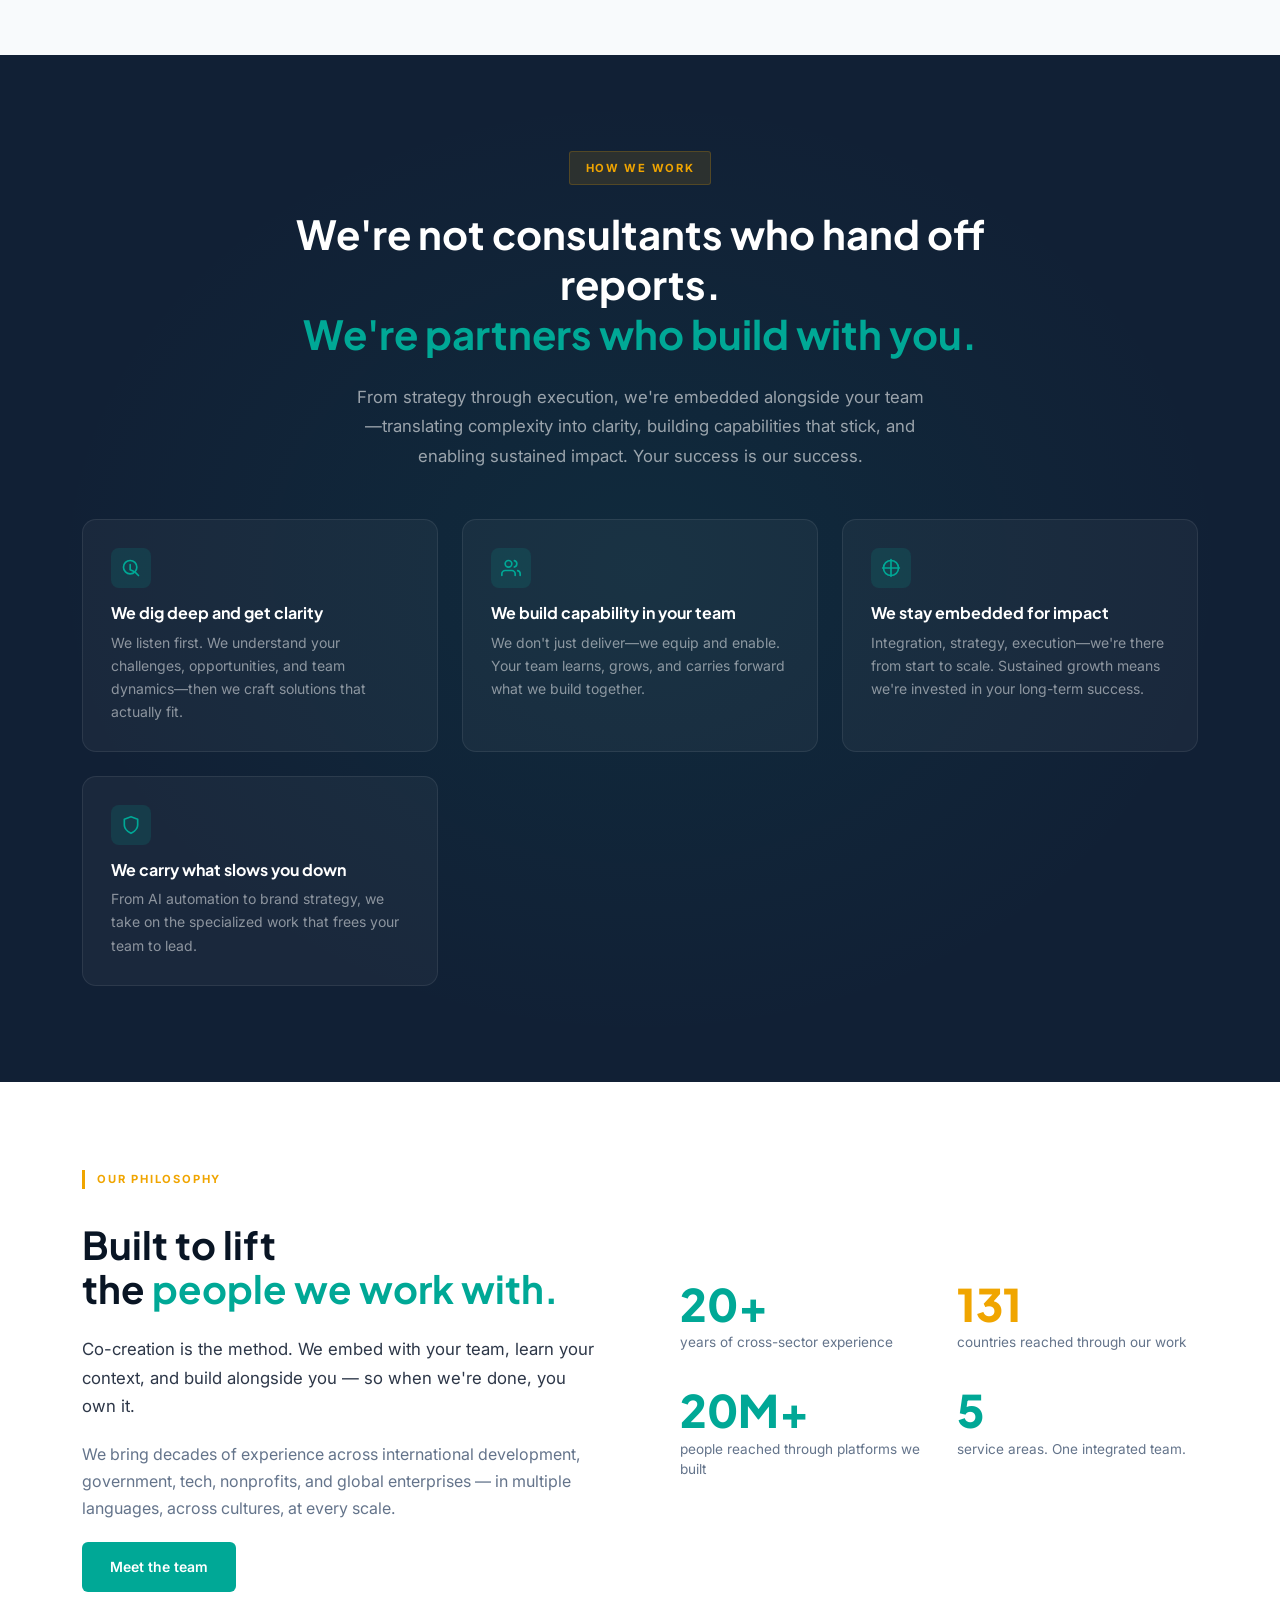
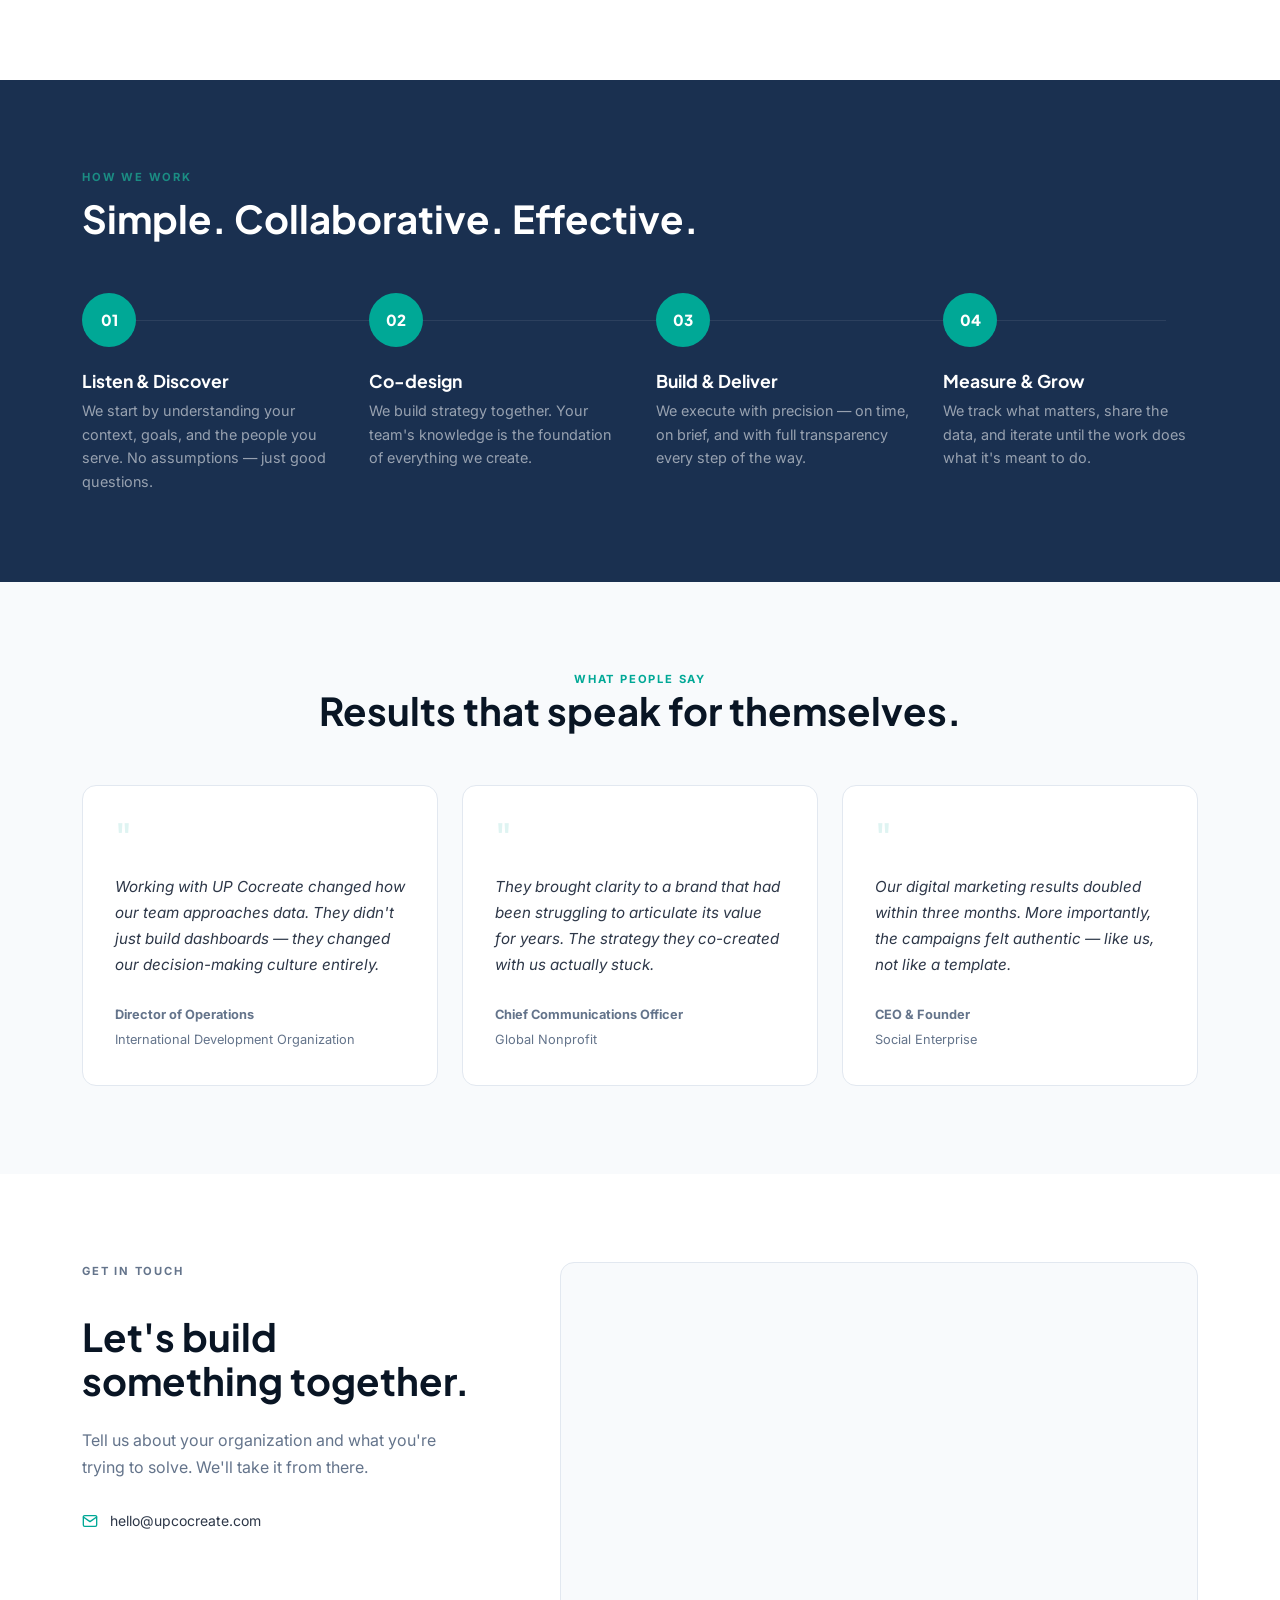
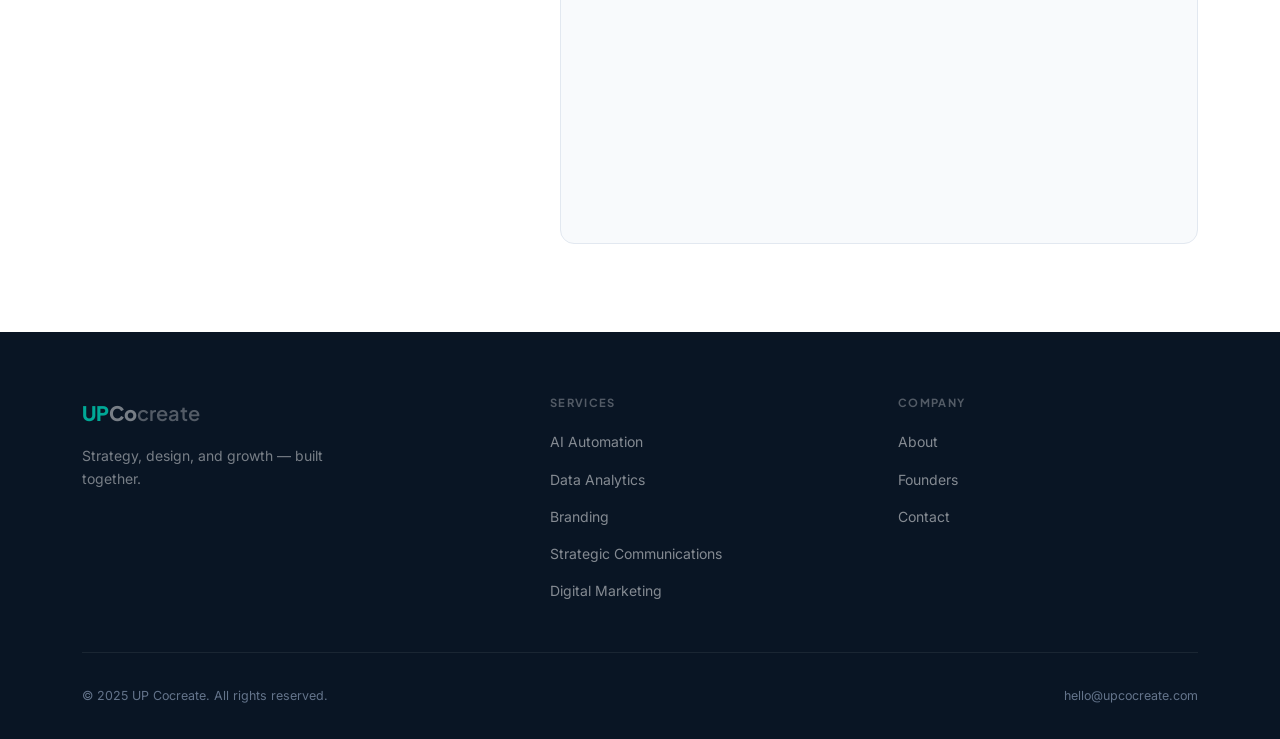
==== commit 9f25b6a7: "Fix hero image cropping and subheading contrast Switch from <img object-fit:cover> to CSS background" ====
--- a/index.html
+++ b/index.html
@@ -85,7 +85,6 @@
 
     <!-- HERO -->
     <section class="hero">
-      <img src="assets/images/Hero-01.svg" alt="" class="hero-bg-image" aria-hidden="true">
       <div class="container hero-inner">
         <div class="hero-content">
           <div class="hero-badge">
--- a/styles.css
+++ b/styles.css
@@ -696,7 +696,11 @@
 
 /* Dark hero */
 .hero {
-  background: var(--dark);
+  background-color: var(--dark);
+  background-image: url('assets/images/Hero-01.svg');
+  background-size: 100% auto;
+  background-position: top center;
+  background-repeat: no-repeat;
   padding: 5.5rem 0;
   position: relative;
   overflow: hidden;
@@ -724,7 +728,7 @@
 .hero-content h1 { color: var(--white); }
 .hero .btn-outline { color: var(--white); border-color: rgba(255,255,255,.7); }
 .hero .btn-outline:hover { border-color: var(--teal); color: var(--teal); }
-.hero-sub { color: rgba(255,255,255,.78); }
+.hero-sub { color: var(--white); }
 .hero-badge {
   background: rgba(0,168,150,.14);
   color: var(--teal);
@@ -738,16 +742,6 @@
 .hero-card-num { color: var(--teal); }
 .hero-card-label { color: rgba(255,255,255,.5); }
 .hero-card-divider { background: rgba(255,255,255,.08); }
-.hero-bg-image {
-  position: absolute;
-  left: 0;
-  top: 0;
-  width: 100%;
-  height: 100%;
-  object-fit: cover;
-  object-position: center;
-  z-index: 0;
-}
 
 /* Sherpa section */
 .sherpa-section {
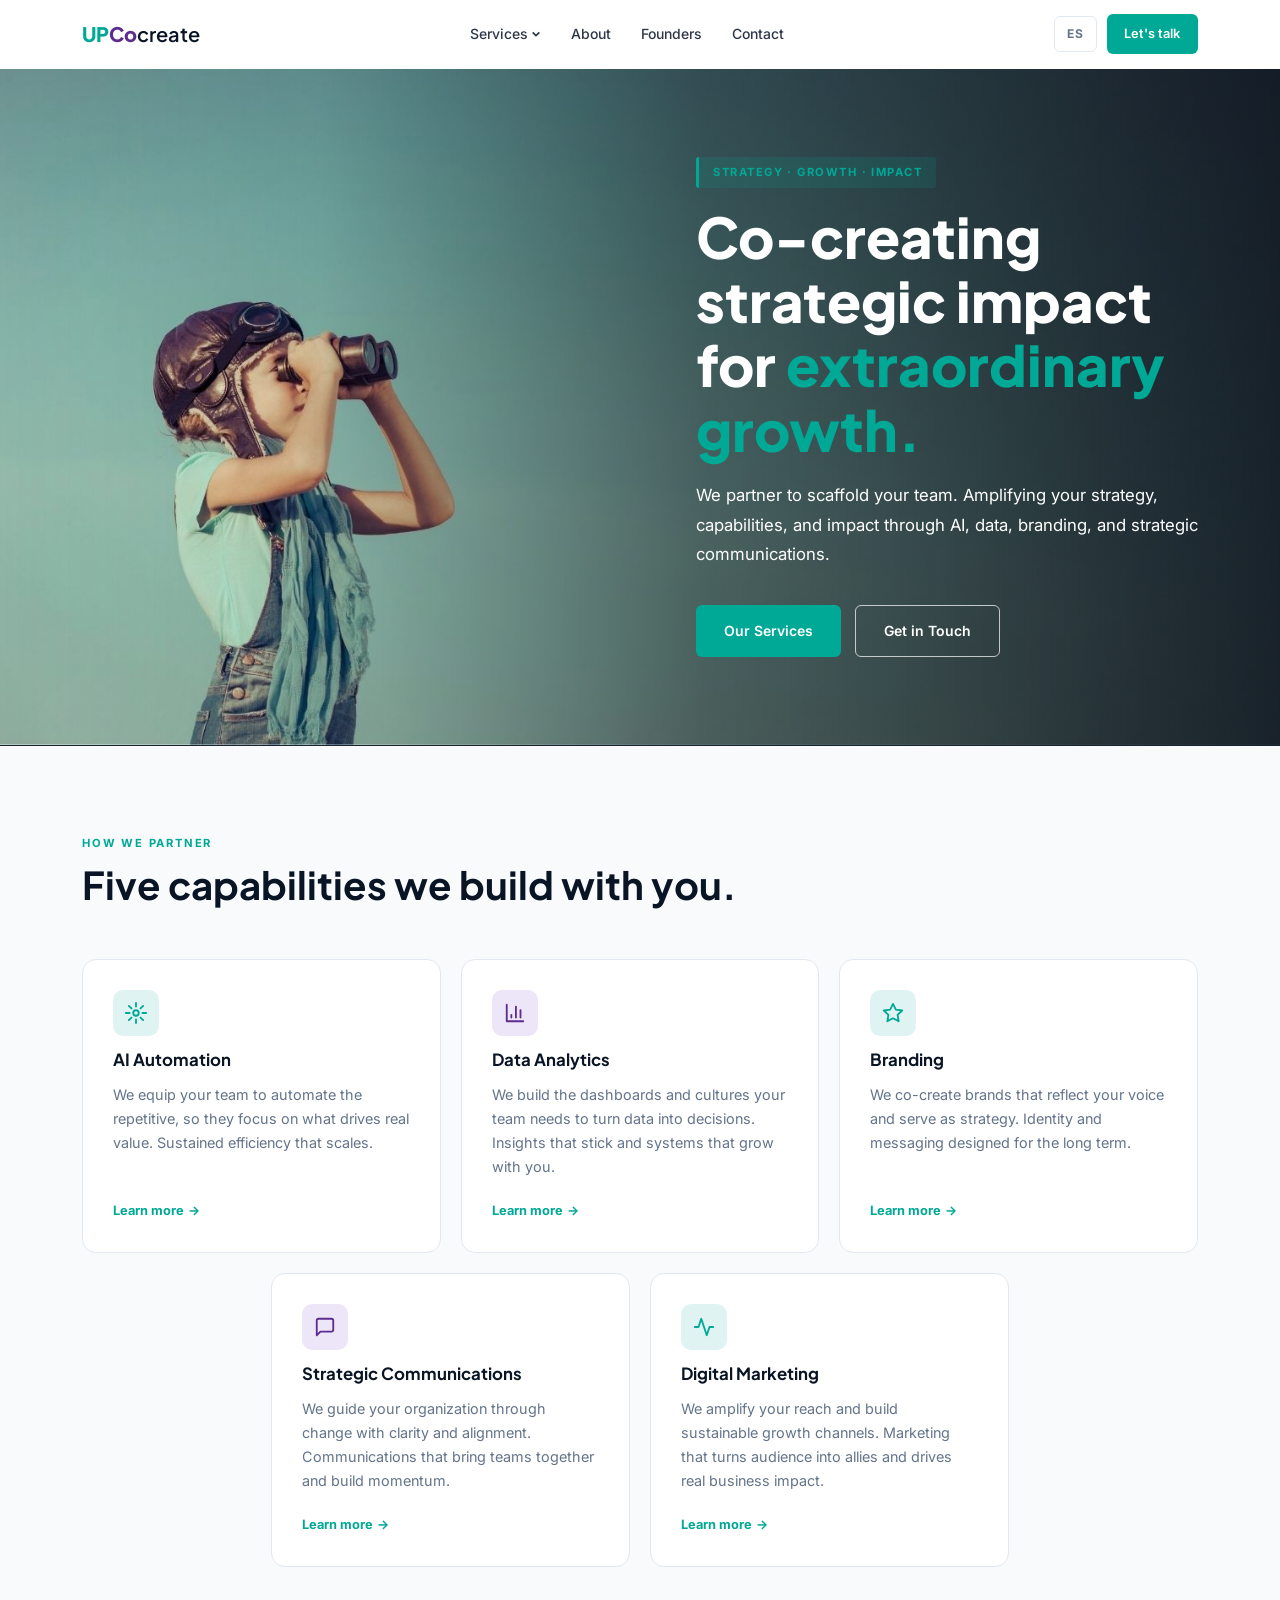
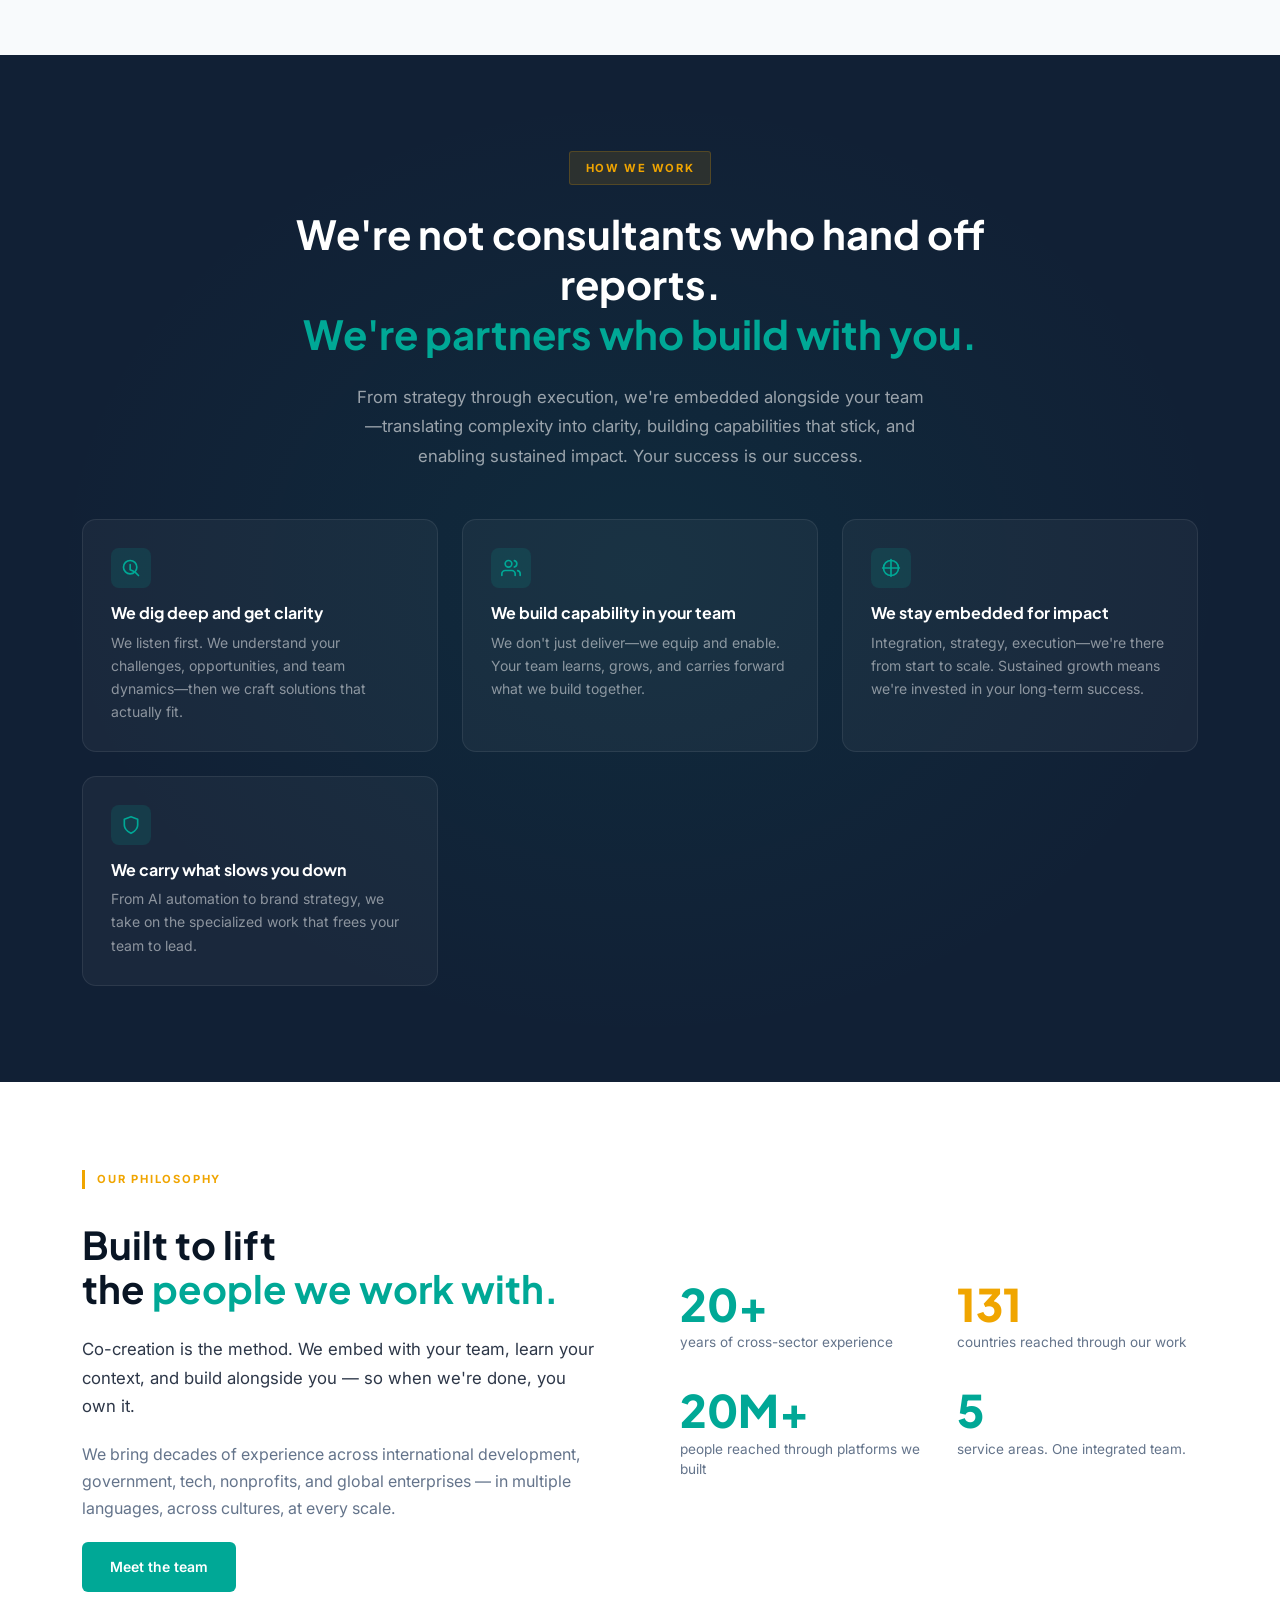
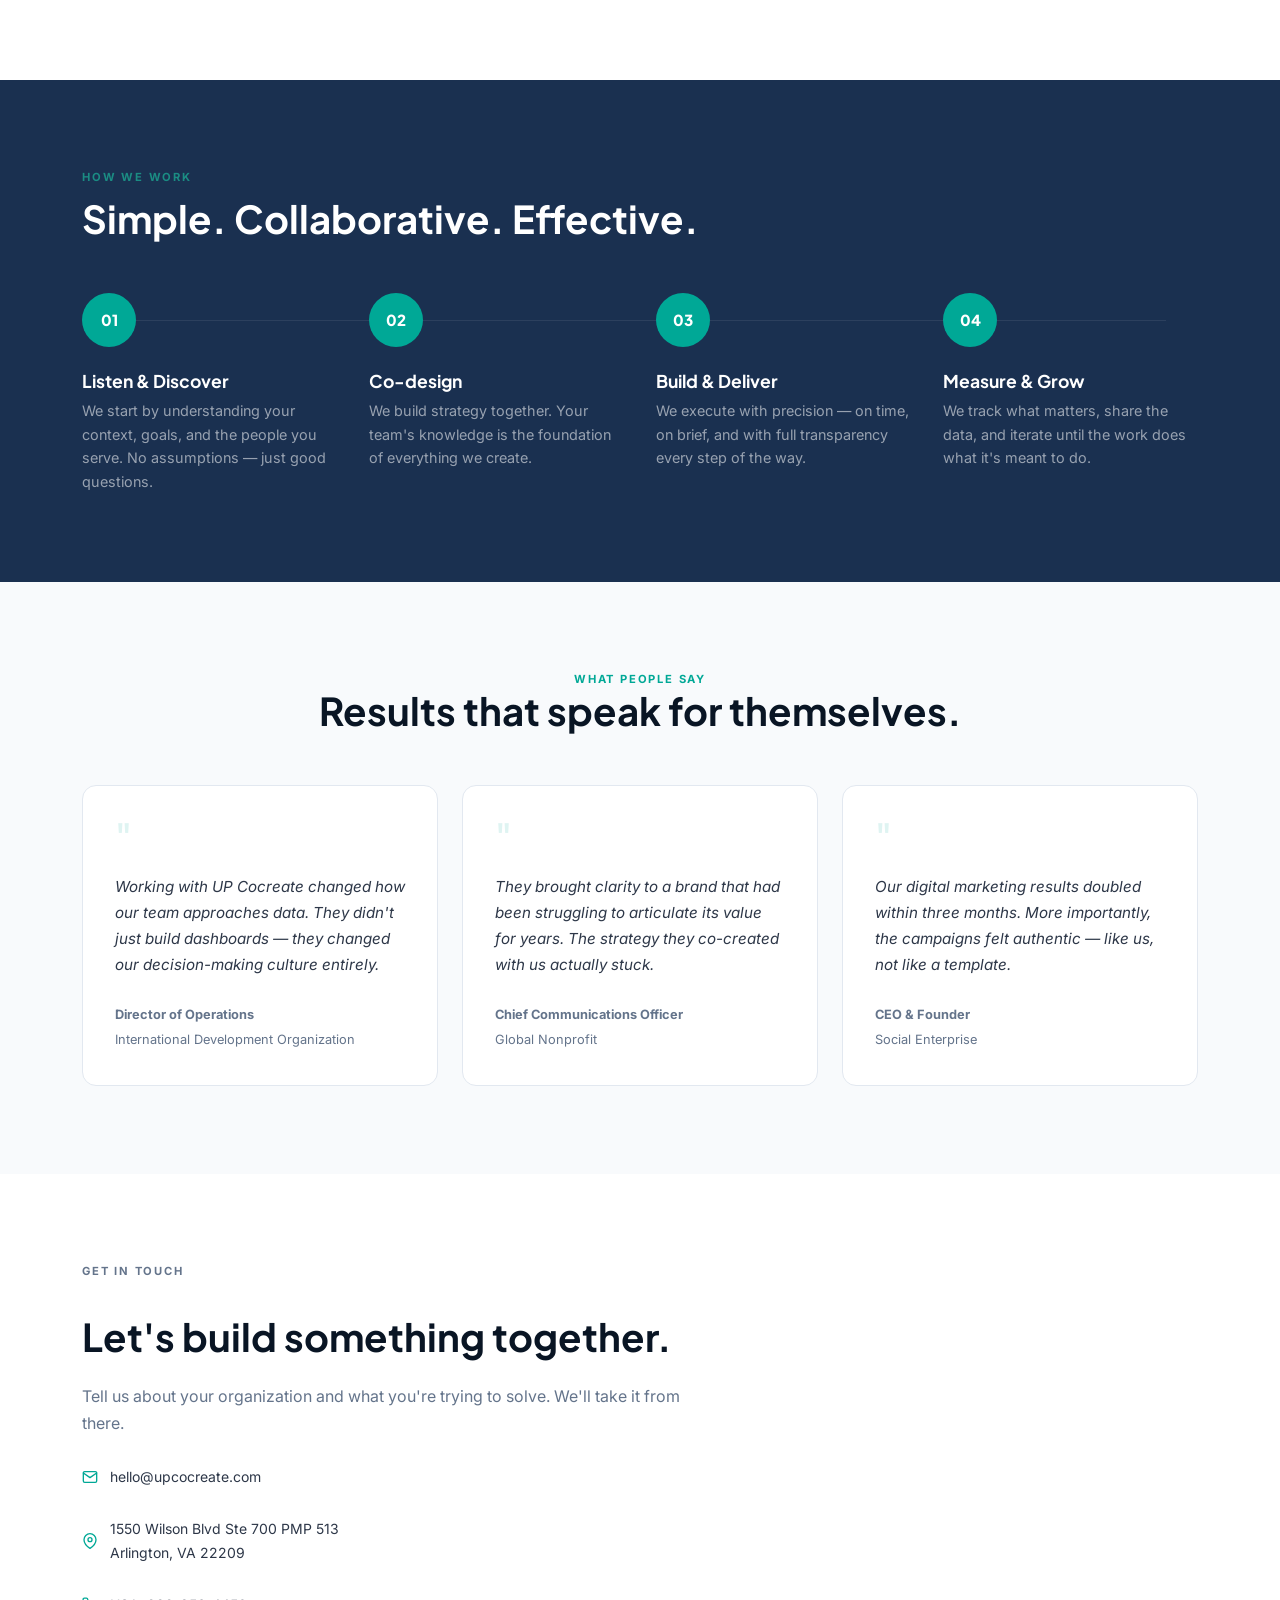
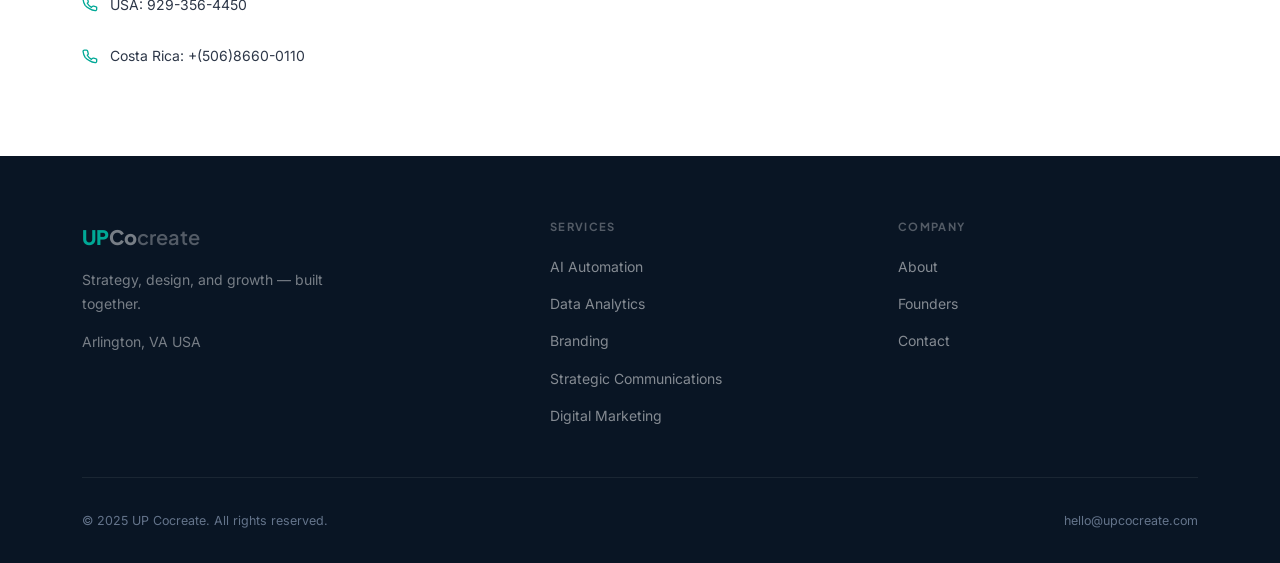
==== commit 7a502e65: "Add contact page, remove placeholder form, update all nav/footer links - New contact.html with page " ====
--- a/index.html
+++ b/index.html
@@ -51,12 +51,12 @@
           </li>
           <li><a href="about.html" class="nav-link"><span data-lang="en">About</span><span data-lang="es">Nosotros</span></a></li>
           <li><a href="about.html#founders" class="nav-link"><span data-lang="en">Founders</span><span data-lang="es">Fundadores</span></a></li>
-          <li><a href="#contact" class="nav-link"><span data-lang="en">Contact</span><span data-lang="es">Contacto</span></a></li>
+          <li><a href="contact.html" class="nav-link"><span data-lang="en">Contact</span><span data-lang="es">Contacto</span></a></li>
         </ul>
       </nav>
       <div class="nav-right">
         <button class="lang-toggle desktop" id="langToggle" aria-label="Toggle language">ES</button>
-        <a href="#contact" class="btn btn-teal btn-sm"><span data-lang="en">Let's talk</span><span data-lang="es">Hablemos</span></a>
+        <a href="contact.html" class="btn btn-teal btn-sm"><span data-lang="en">Let's talk</span><span data-lang="es">Hablemos</span></a>
       </div>
       <button class="hamburger" id="hamburger" aria-label="Toggle menu" aria-expanded="false">
         <span></span><span></span><span></span>
@@ -74,7 +74,7 @@
       <li><a href="services/digital-marketing.html"><span data-lang="en">Digital Marketing</span><span data-lang="es">Marketing Digital</span></a></li>
       <li><a href="about.html"><span data-lang="en">About</span><span data-lang="es">Nosotros</span></a></li>
       <li><a href="about.html#founders"><span data-lang="en">Founders</span><span data-lang="es">Fundadores</span></a></li>
-      <li><a href="#contact"><span data-lang="en">Contact</span><span data-lang="es">Contacto</span></a></li>
+      <li><a href="contact.html"><span data-lang="en">Contact</span><span data-lang="es">Contacto</span></a></li>
     </ul>
     <div class="mobile-lang-row">
       <button class="lang-toggle" id="langToggleMobile" aria-label="Toggle language">ES</button>
@@ -103,7 +103,7 @@
             <a href="#services" class="btn btn-teal">
               <span data-lang="en">Our Services</span><span data-lang="es">Nuestros Servicios</span>
             </a>
-            <a href="#contact" class="btn btn-outline">
+            <a href="contact.html" class="btn btn-outline">
               <span data-lang="en">Get in Touch</span><span data-lang="es">Hablemos</span>
             </a>
           </div>
@@ -327,7 +327,7 @@
 
     <!-- CONTACT / GHL FORM -->
     <section class="section contact" id="contact">
-      <div class="container contact-grid">
+      <div class="container">
         <div class="contact-info">
           <p class="eyebrow"><span data-lang="en">Get in touch</span><span data-lang="es">Contacto</span></p>
           <h2><span data-lang="en">Let's build something together.</span><span data-lang="es">Construyamos algo juntos.</span></h2>
@@ -336,25 +336,18 @@
             <svg width="16" height="16" viewBox="0 0 24 24" fill="none" stroke="currentColor" stroke-width="2" stroke-linecap="round" stroke-linejoin="round" aria-hidden="true"><path d="M4 4h16c1.1 0 2 .9 2 2v12c0 1.1-.9 2-2 2H4c-1.1 0-2-.9-2-2V6c0-1.1.9-2 2-2z"/><polyline points="22,6 12,13 2,6"/></svg>
             <a href="mailto:hello@upcocreate.com">hello@upcocreate.com</a>
           </div>
-        </div>
-        <div class="contact-form-wrap">
-          <!--
-            GoHighLevel Form Embed
-            ─────────────────────────────────────────────
-            1. In GHL: Sites → Forms → Select your form → Embed
-            2. Copy the iframe src URL (looks like:
-               https://api.leadconnectorhq.com/widget/form/FORM_ID)
-            3. Replace the src attribute below with your form URL
-            4. Also uncomment the <script> tag below
-            ─────────────────────────────────────────────
-          -->
-          <iframe
-            src="https://api.leadconnectorhq.com/widget/form/REPLACE_WITH_YOUR_GHL_FORM_ID"
-            style="width:100%;height:580px;border:none;display:block;"
-            title="Contact Form"
-            loading="lazy">
-          </iframe>
-          <!-- <script src="https://link.msgsndr.com/js/form_embed.js"></script> -->
+          <div class="contact-detail">
+            <svg width="16" height="16" viewBox="0 0 24 24" fill="none" stroke="currentColor" stroke-width="2" stroke-linecap="round" stroke-linejoin="round" aria-hidden="true"><path d="M21 10c0 7-9 13-9 13s-9-6-9-13a9 9 0 0 1 18 0z"/><circle cx="12" cy="10" r="3"/></svg>
+            <span>1550 Wilson Blvd Ste 700 PMP 513<br>Arlington, VA 22209</span>
+          </div>
+          <div class="contact-detail">
+            <svg width="16" height="16" viewBox="0 0 24 24" fill="none" stroke="currentColor" stroke-width="2" stroke-linecap="round" stroke-linejoin="round" aria-hidden="true"><path d="M22 16.92v3a2 2 0 0 1-2.18 2 19.79 19.79 0 0 1-8.63-3.07A19.5 19.5 0 0 1 4.69 14a19.79 19.79 0 0 1-3.07-8.67A2 2 0 0 1 3.6 3.22h3a2 2 0 0 1 2 1.72c.127.96.361 1.903.7 2.81a2 2 0 0 1-.45 2.11L7.91 10.91a16 16 0 0 0 6.16 6.16l1.27-1.27a2 2 0 0 1 2.11-.45c.907.339 1.85.573 2.81.7a2 2 0 0 1 1.72 2.02z"/></svg>
+            <span>USA: <a href="tel:+19293564450">929-356-4450</a></span>
+          </div>
+          <div class="contact-detail">
+            <svg width="16" height="16" viewBox="0 0 24 24" fill="none" stroke="currentColor" stroke-width="2" stroke-linecap="round" stroke-linejoin="round" aria-hidden="true"><path d="M22 16.92v3a2 2 0 0 1-2.18 2 19.79 19.79 0 0 1-8.63-3.07A19.5 19.5 0 0 1 4.69 14a19.79 19.79 0 0 1-3.07-8.67A2 2 0 0 1 3.6 3.22h3a2 2 0 0 1 2 1.72c.127.96.361 1.903.7 2.81a2 2 0 0 1-.45 2.11L7.91 10.91a16 16 0 0 0 6.16 6.16l1.27-1.27a2 2 0 0 1 2.11-.45c.907.339 1.85.573 2.81.7a2 2 0 0 1 1.72 2.02z"/></svg>
+            <span>Costa Rica: <a href="tel:+50686600110">+(506)8660-0110</a></span>
+          </div>
         </div>
       </div>
     </section>
@@ -370,6 +363,7 @@
             <span class="logo-up">UP</span><span class="logo-co"> Co</span><span class="logo-create">create</span>
           </a>
           <p><span data-lang="en">Strategy, design, and growth — built together.</span><span data-lang="es">Estrategia, diseño y crecimiento — construidos juntos.</span></p>
+          <p class="footer-address">Arlington, VA USA</p>
         </div>
         <div class="footer-col">
           <h4><span data-lang="en">Services</span><span data-lang="es">Servicios</span></h4>
@@ -386,7 +380,7 @@
           <ul>
             <li><a href="about.html"><span data-lang="en">About</span><span data-lang="es">Nosotros</span></a></li>
             <li><a href="about.html#founders"><span data-lang="en">Founders</span><span data-lang="es">Fundadores</span></a></li>
-            <li><a href="#contact"><span data-lang="en">Contact</span><span data-lang="es">Contacto</span></a></li>
+            <li><a href="contact.html"><span data-lang="en">Contact</span><span data-lang="es">Contacto</span></a></li>
           </ul>
         </div>
       </div>
--- a/styles.css
+++ b/styles.css
@@ -697,9 +697,9 @@
 /* Dark hero */
 .hero {
   background-color: var(--dark);
-  background-image: url('assets/images/Hero-01.svg');
-  background-size: 100% auto;
-  background-position: top center;
+  background-image: url('assets/images/hero-viewer.jpg');
+  background-size: cover;
+  background-position: center;
   background-repeat: no-repeat;
   padding: 5.5rem 0;
   position: relative;
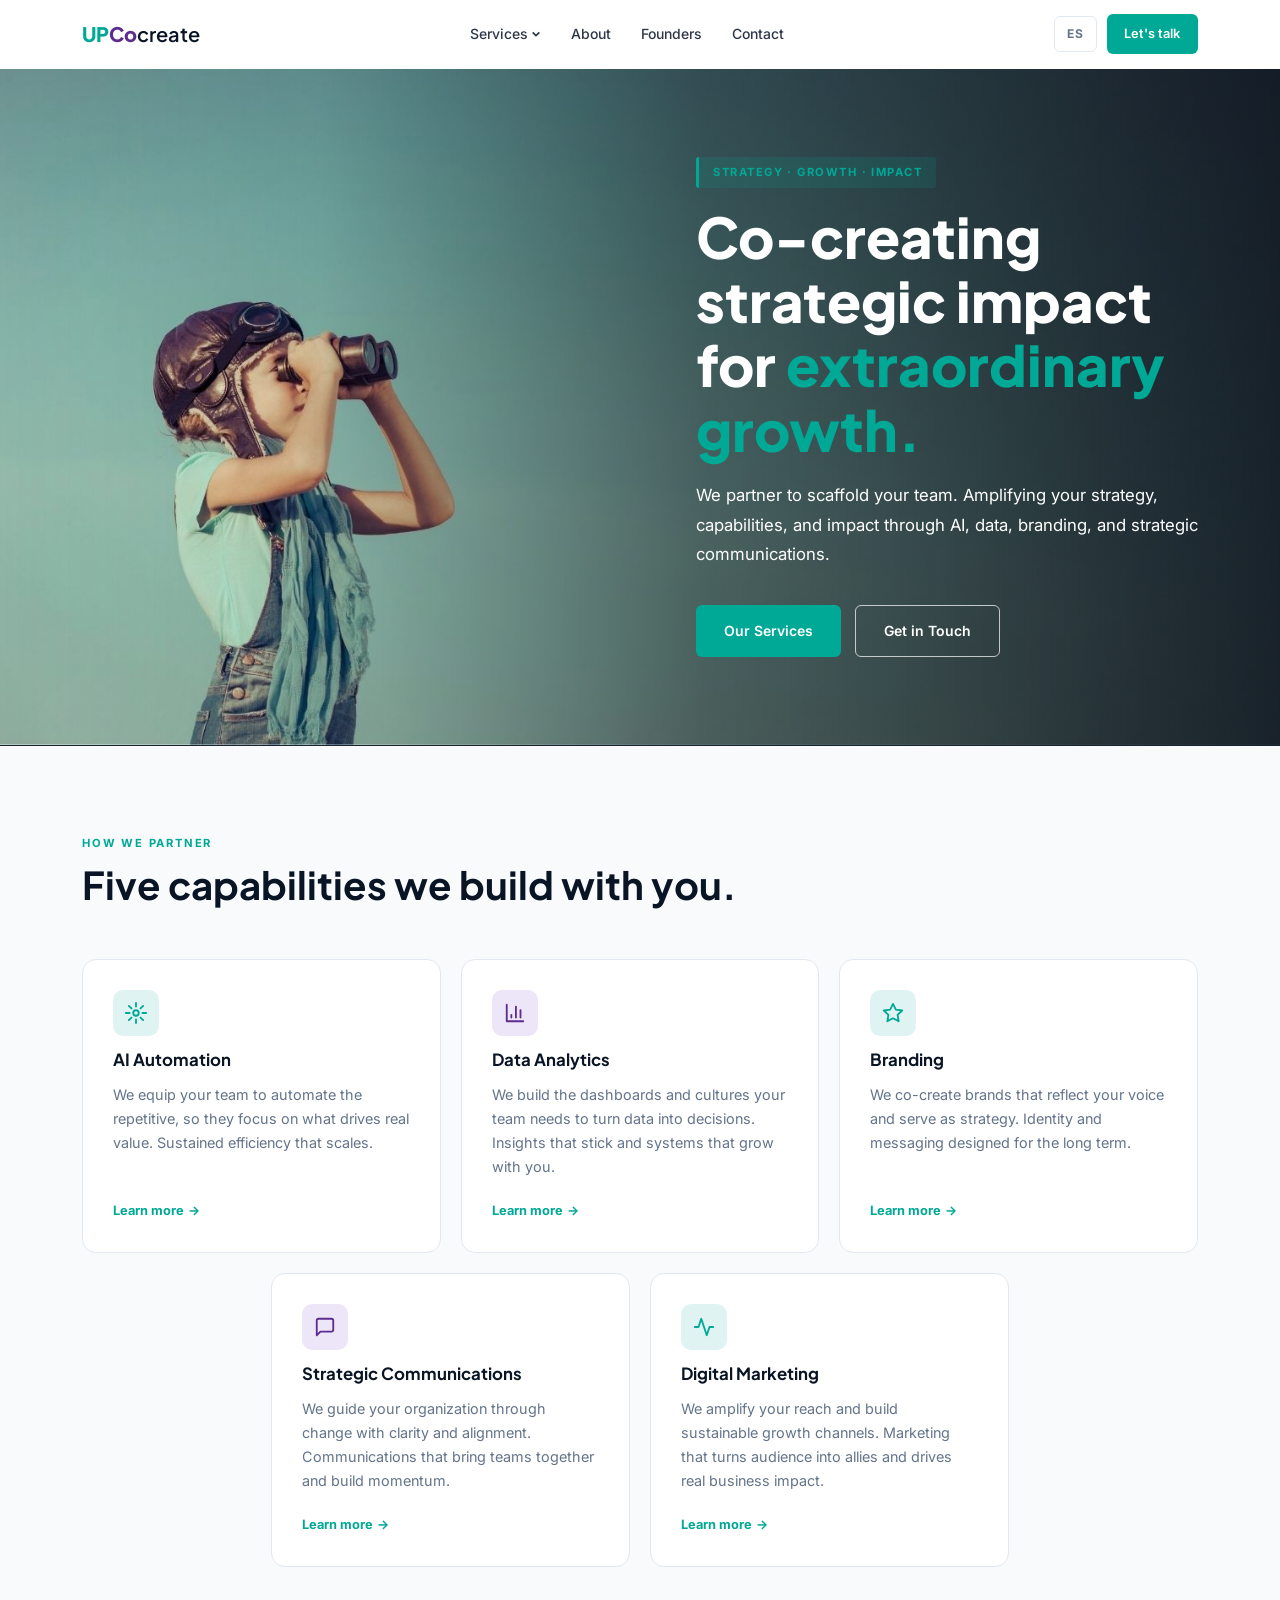
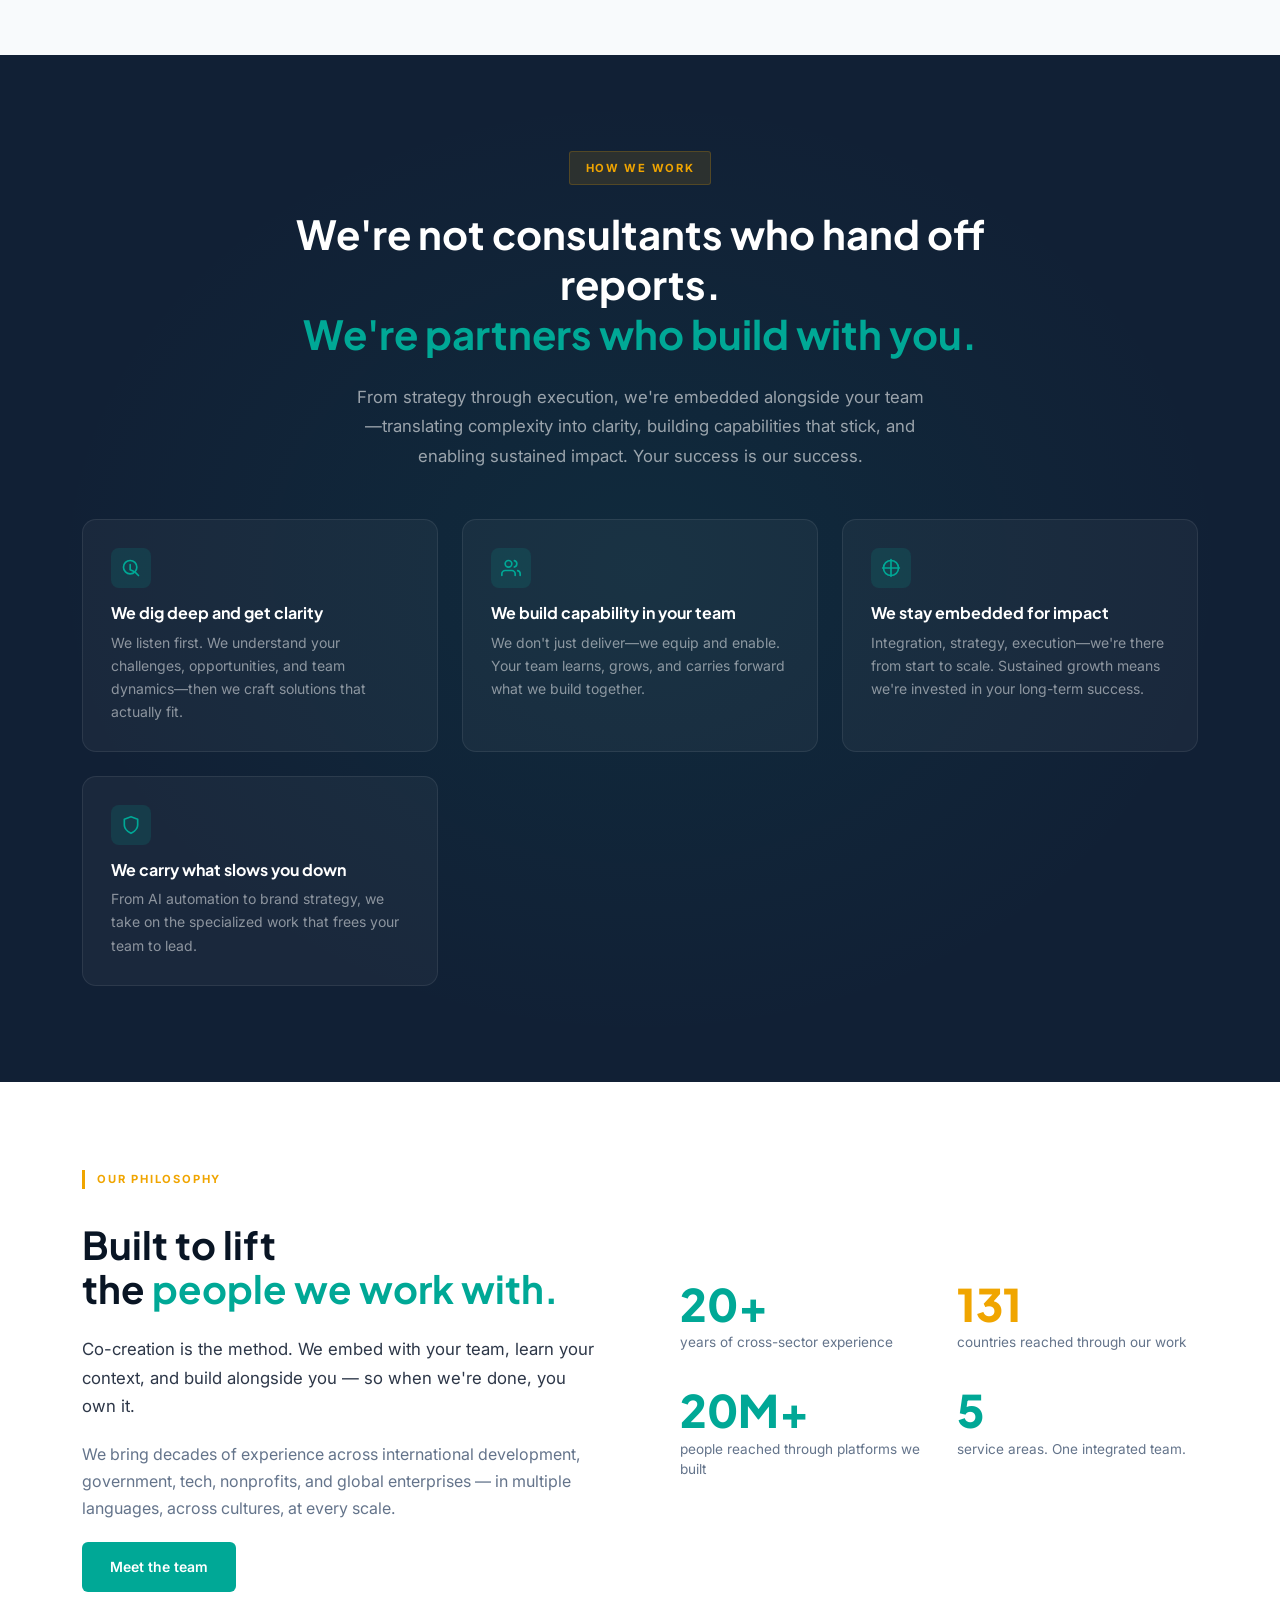
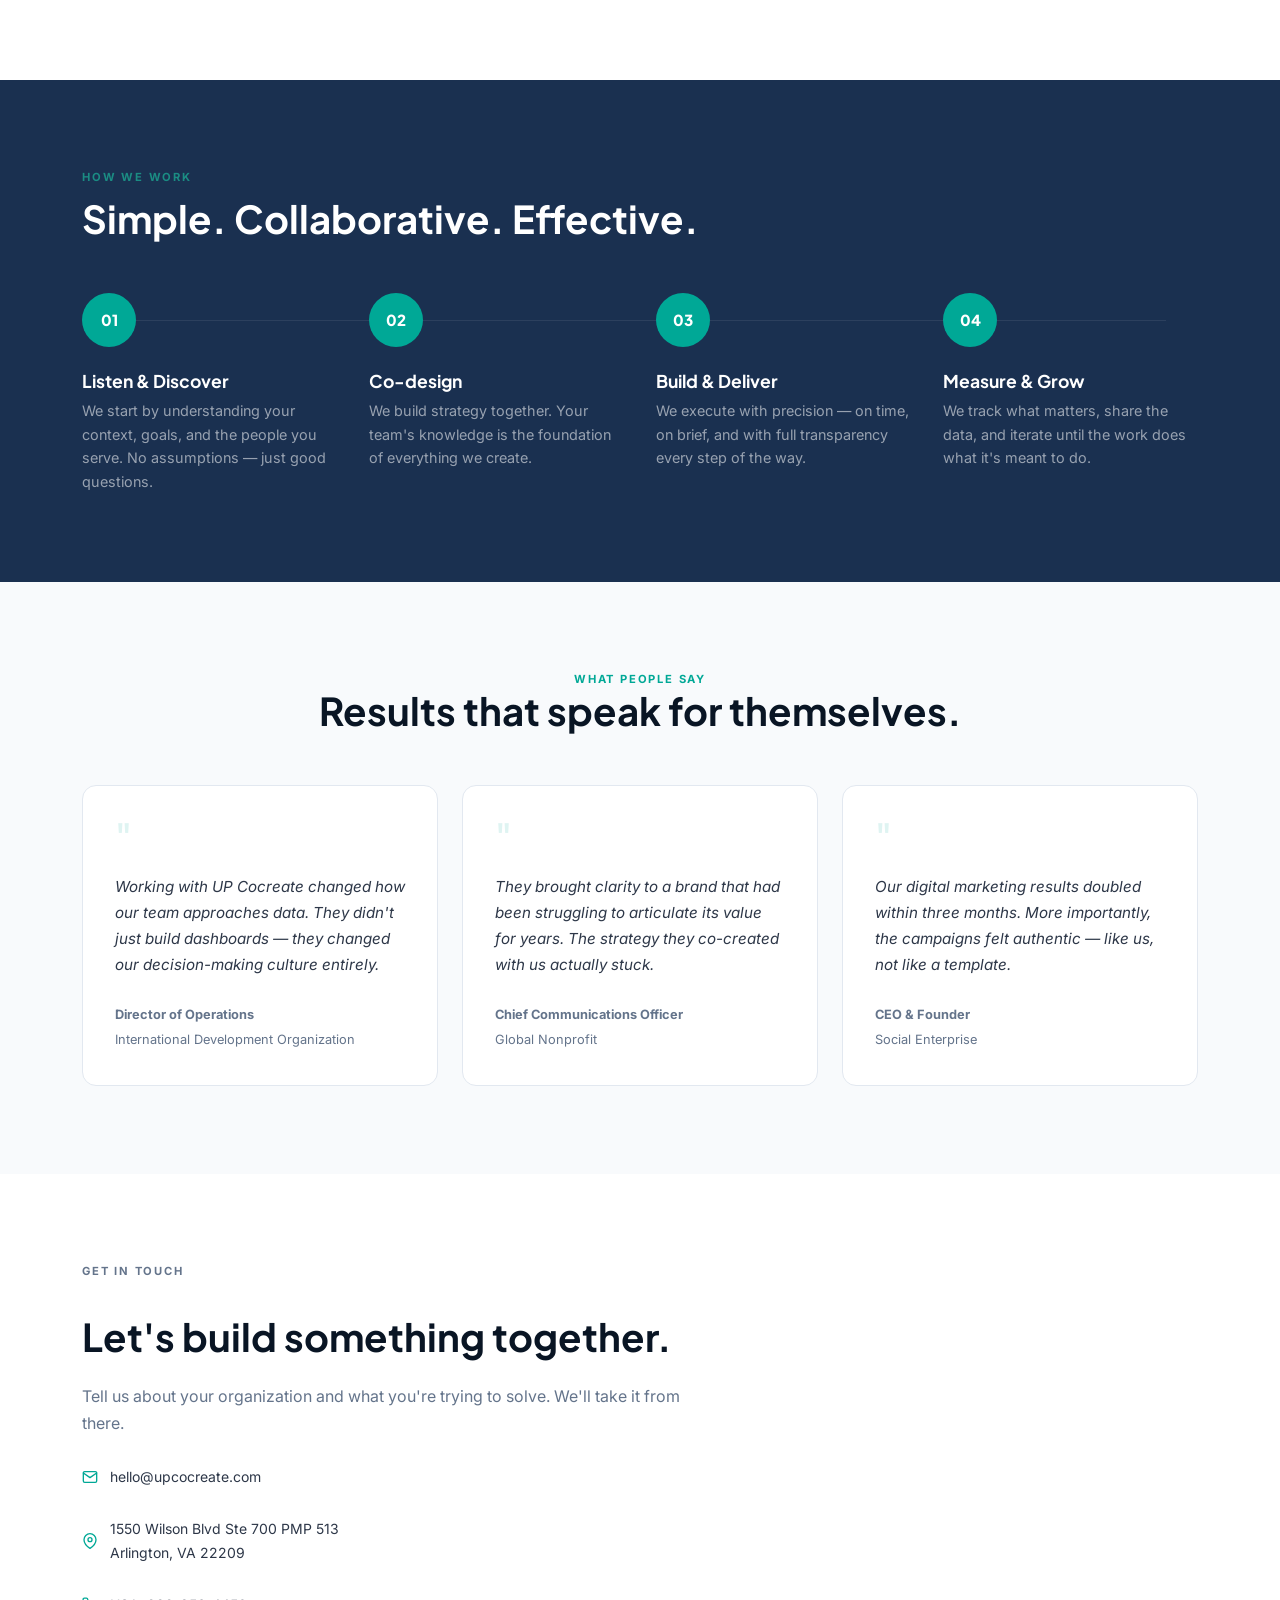
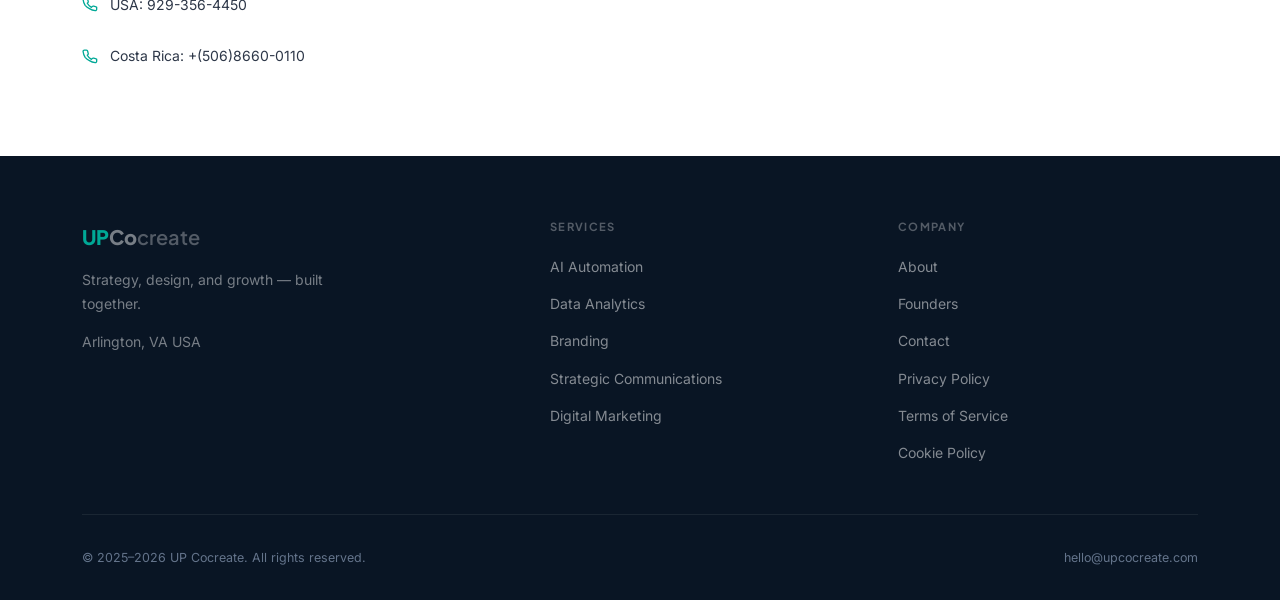
==== commit ffe82b1b: "Add Privacy Policy, Terms of Service, and Cookie Policy GDPR, CCPA, COPPA compliant legal pages for " ====
--- a/index.html
+++ b/index.html
@@ -381,11 +381,14 @@
             <li><a href="about.html"><span data-lang="en">About</span><span data-lang="es">Nosotros</span></a></li>
             <li><a href="about.html#founders"><span data-lang="en">Founders</span><span data-lang="es">Fundadores</span></a></li>
             <li><a href="contact.html"><span data-lang="en">Contact</span><span data-lang="es">Contacto</span></a></li>
+            <li><a href="privacy.html"><span data-lang="en">Privacy Policy</span><span data-lang="es">Privacidad</span></a></li>
+            <li><a href="terms.html"><span data-lang="en">Terms of Service</span><span data-lang="es">Términos</span></a></li>
+            <li><a href="cookies.html"><span data-lang="en">Cookie Policy</span><span data-lang="es">Cookies</span></a></li>
           </ul>
         </div>
       </div>
       <div class="footer-bottom">
-        <p>© 2025 UP Cocreate. <span data-lang="en">All rights reserved.</span><span data-lang="es">Todos los derechos reservados.</span></p>
+        <p>© 2025–2026 UP Cocreate. <span data-lang="en">All rights reserved.</span><span data-lang="es">Todos los derechos reservados.</span></p>
         <p><a href="mailto:hello@upcocreate.com">hello@upcocreate.com</a></p>
       </div>
     </div>
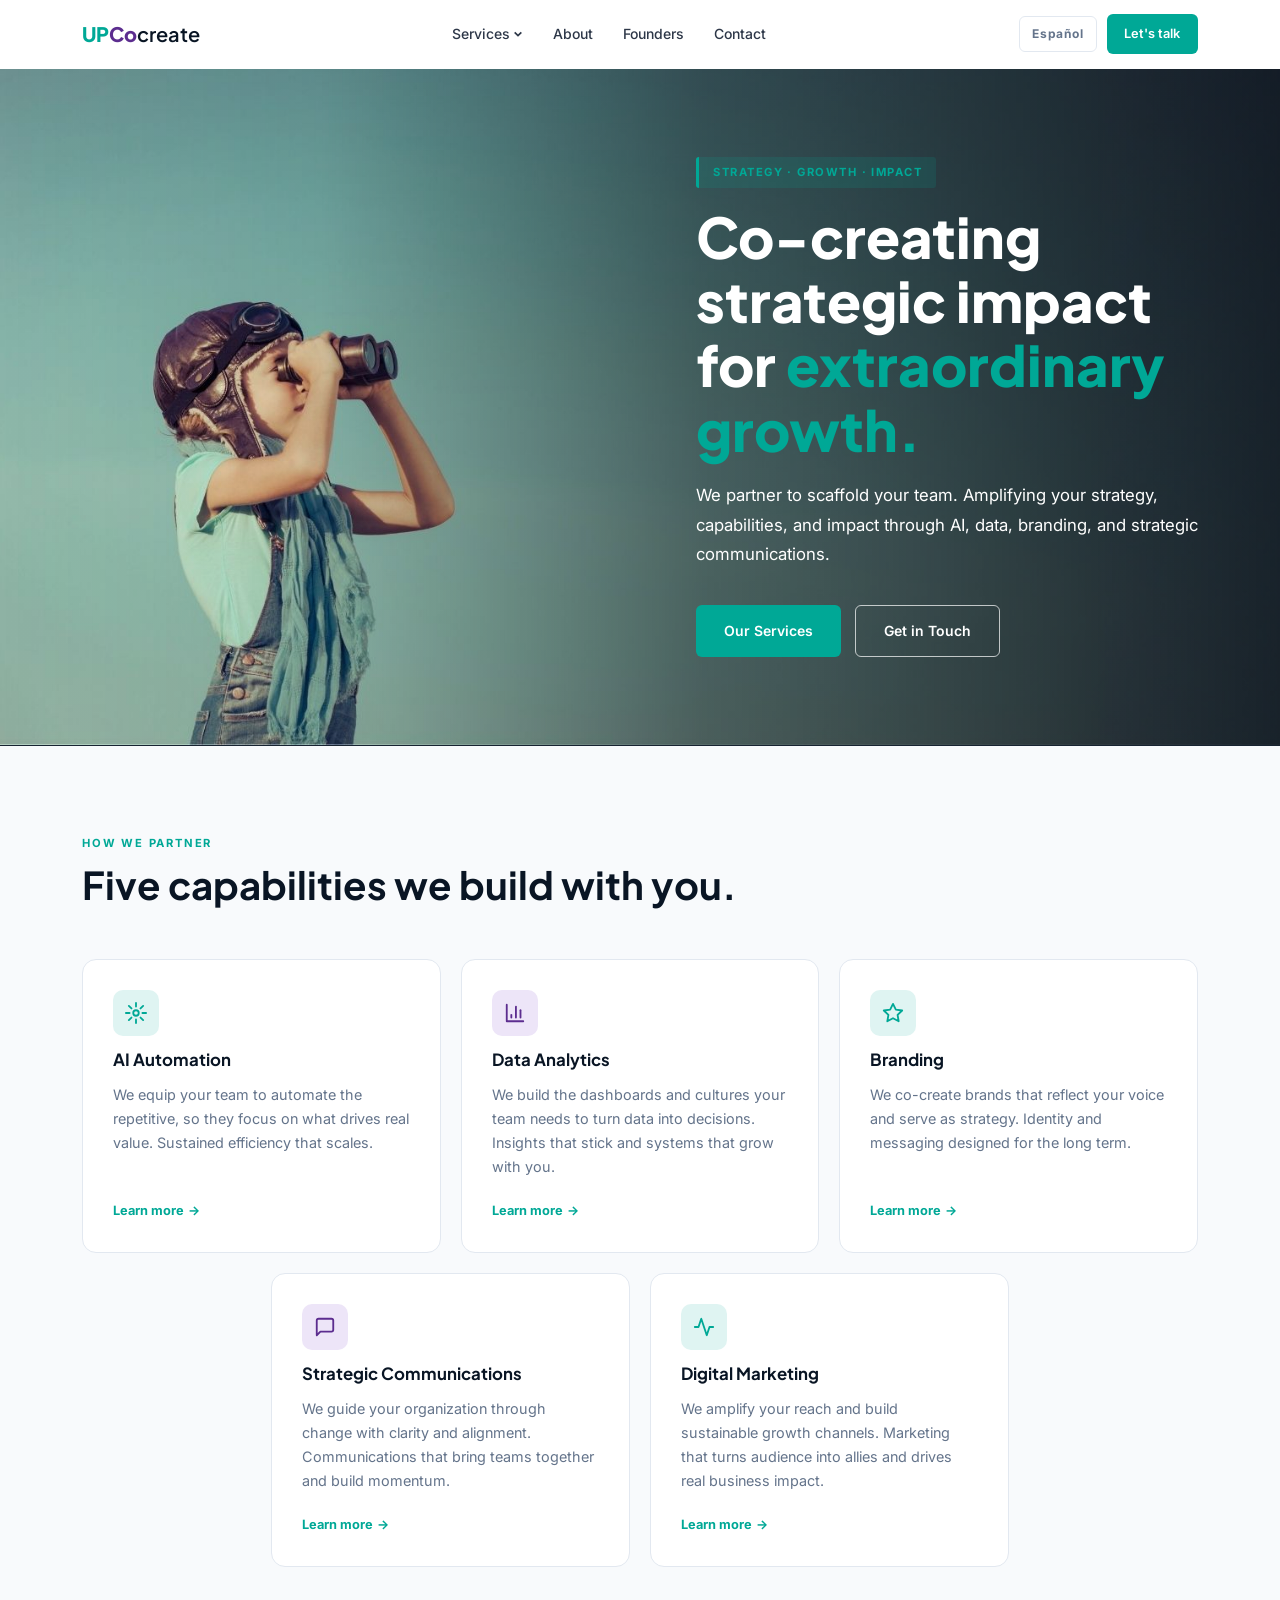
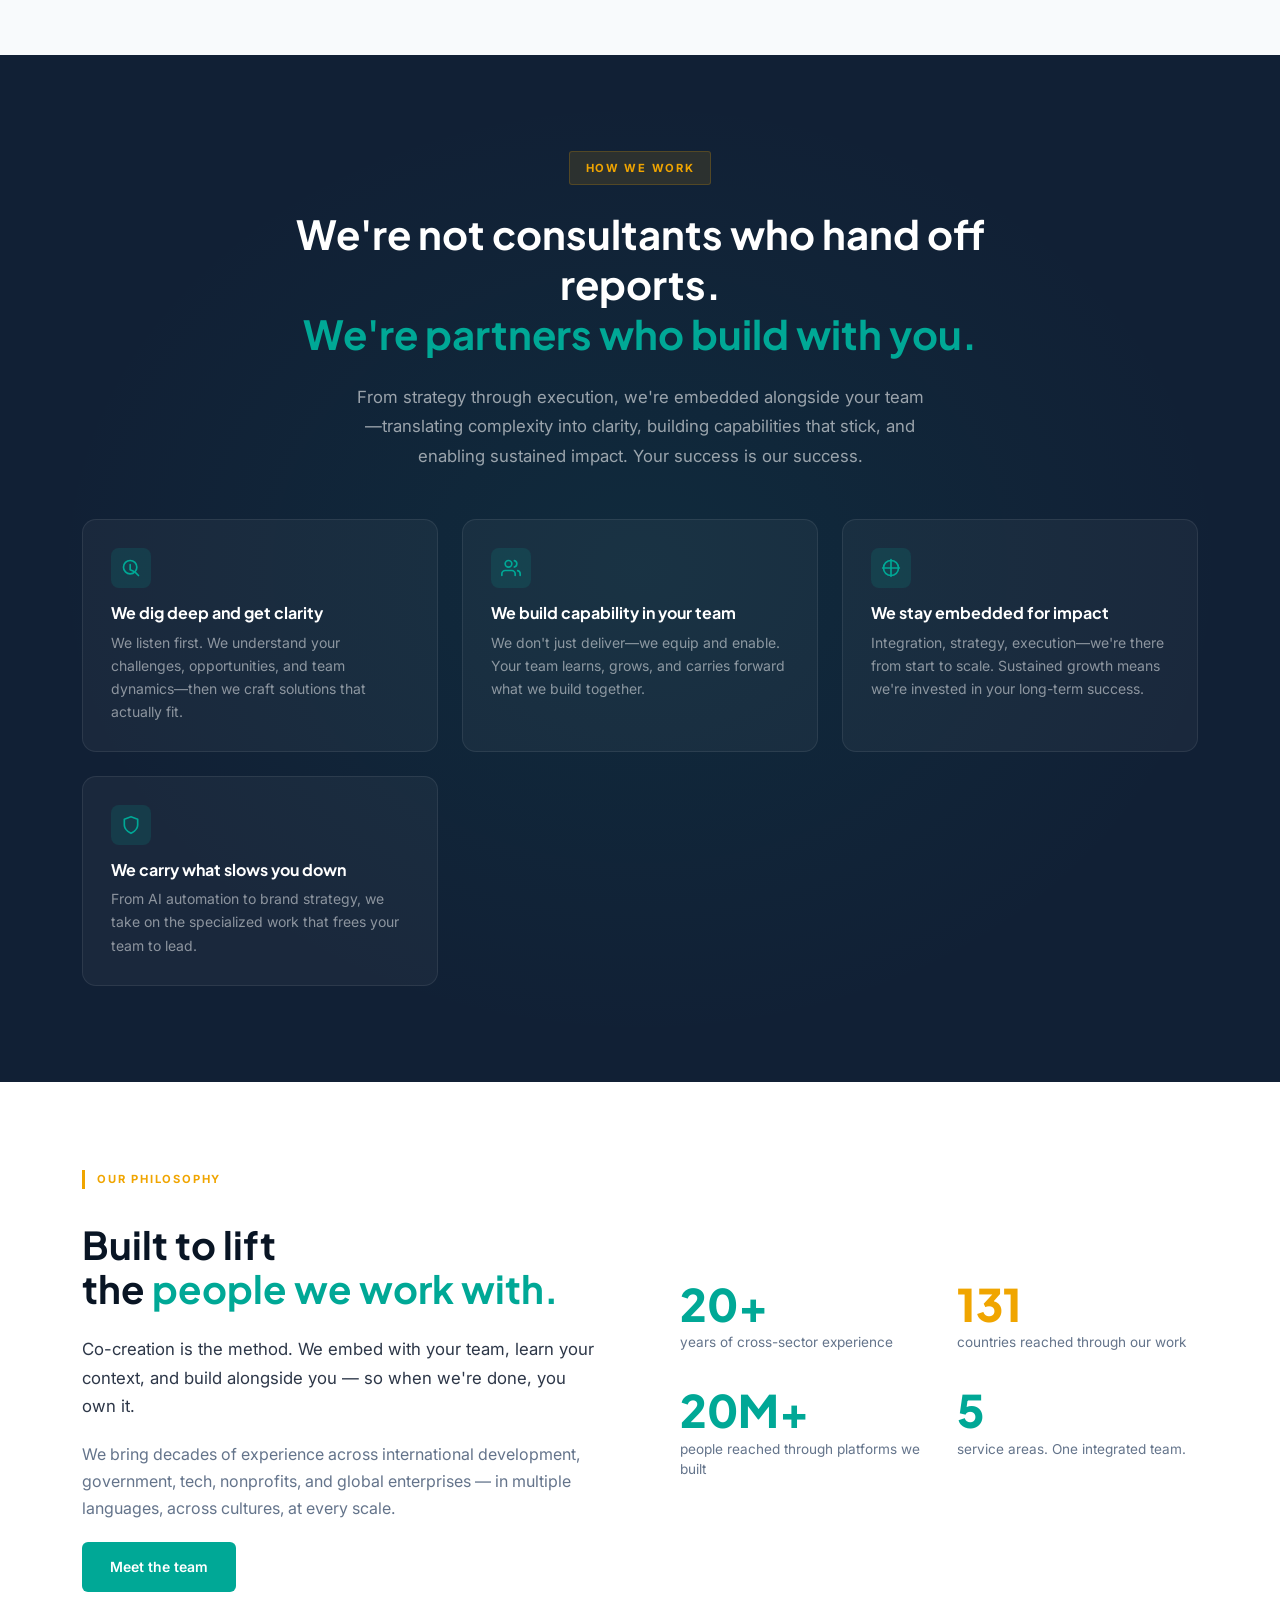
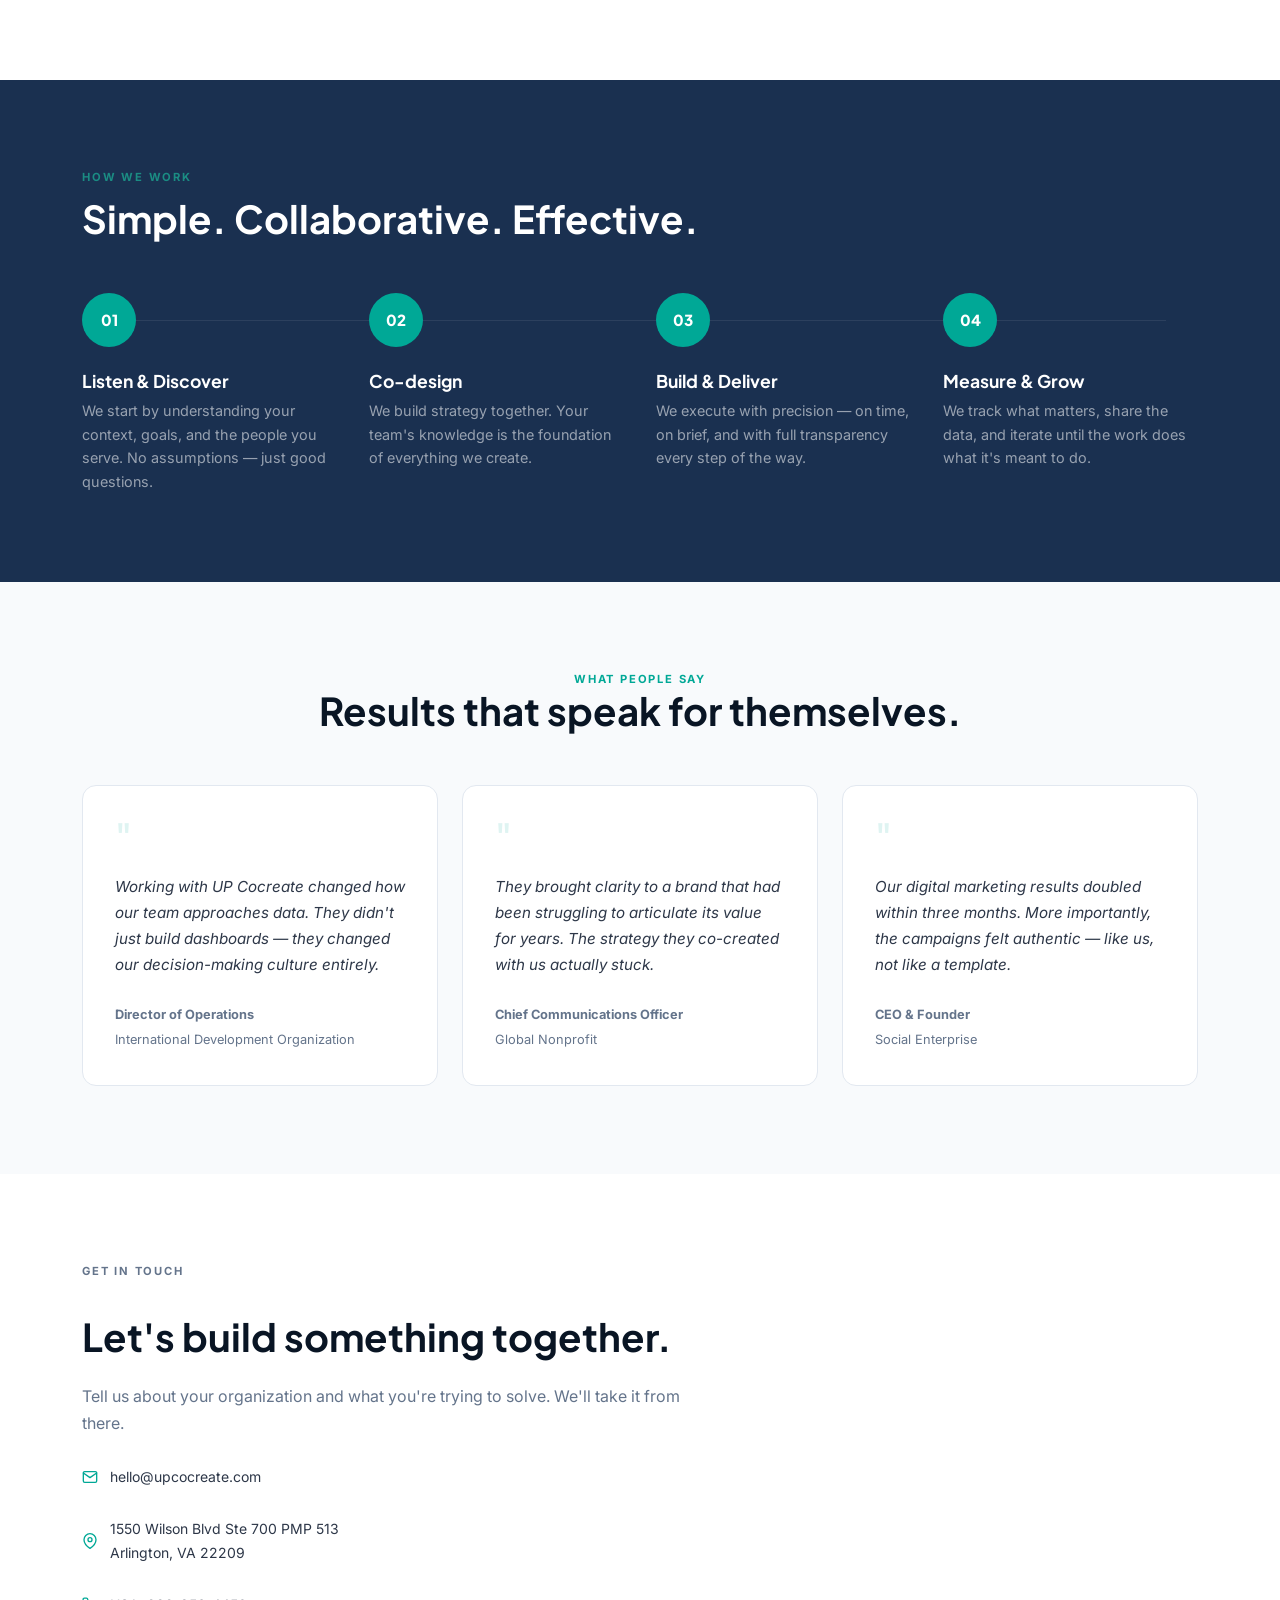
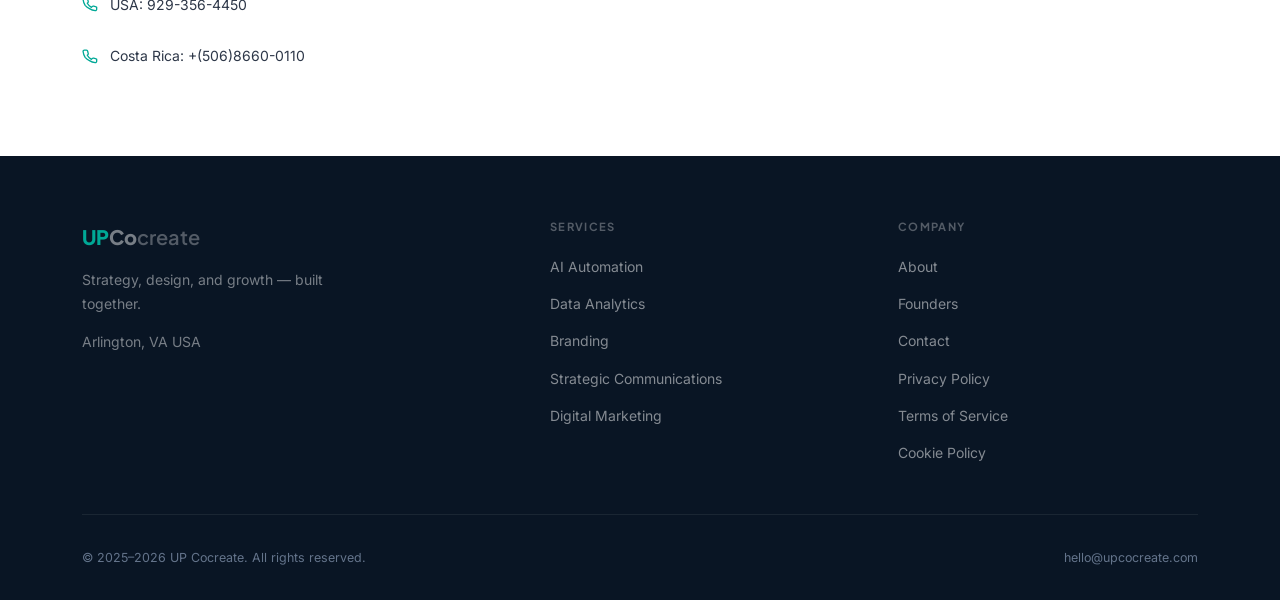
==== commit 79da9ed8: "Change ES language toggle button label to Español Co-Authored-By: Claude Sonnet 4.6 <noreply@anthrop" ====
--- a/index.html
+++ b/index.html
@@ -1,4 +1,4 @@
-<!DOCTYPE html>
+﻿<!DOCTYPE html>
 <html lang="en">
 <head>
   <meta charset="UTF-8">
@@ -55,7 +55,7 @@
         </ul>
       </nav>
       <div class="nav-right">
-        <button class="lang-toggle desktop" id="langToggle" aria-label="Toggle language">ES</button>
+        <button class="lang-toggle desktop" id="langToggle" aria-label="Toggle language">Español</button>
         <a href="contact.html" class="btn btn-teal btn-sm"><span data-lang="en">Let's talk</span><span data-lang="es">Hablemos</span></a>
       </div>
       <button class="hamburger" id="hamburger" aria-label="Toggle menu" aria-expanded="false">
@@ -77,7 +77,7 @@
       <li><a href="contact.html"><span data-lang="en">Contact</span><span data-lang="es">Contacto</span></a></li>
     </ul>
     <div class="mobile-lang-row">
-      <button class="lang-toggle" id="langToggleMobile" aria-label="Toggle language">ES</button>
+      <button class="lang-toggle" id="langToggleMobile" aria-label="Toggle language">Español</button>
     </div>
   </div>
 
